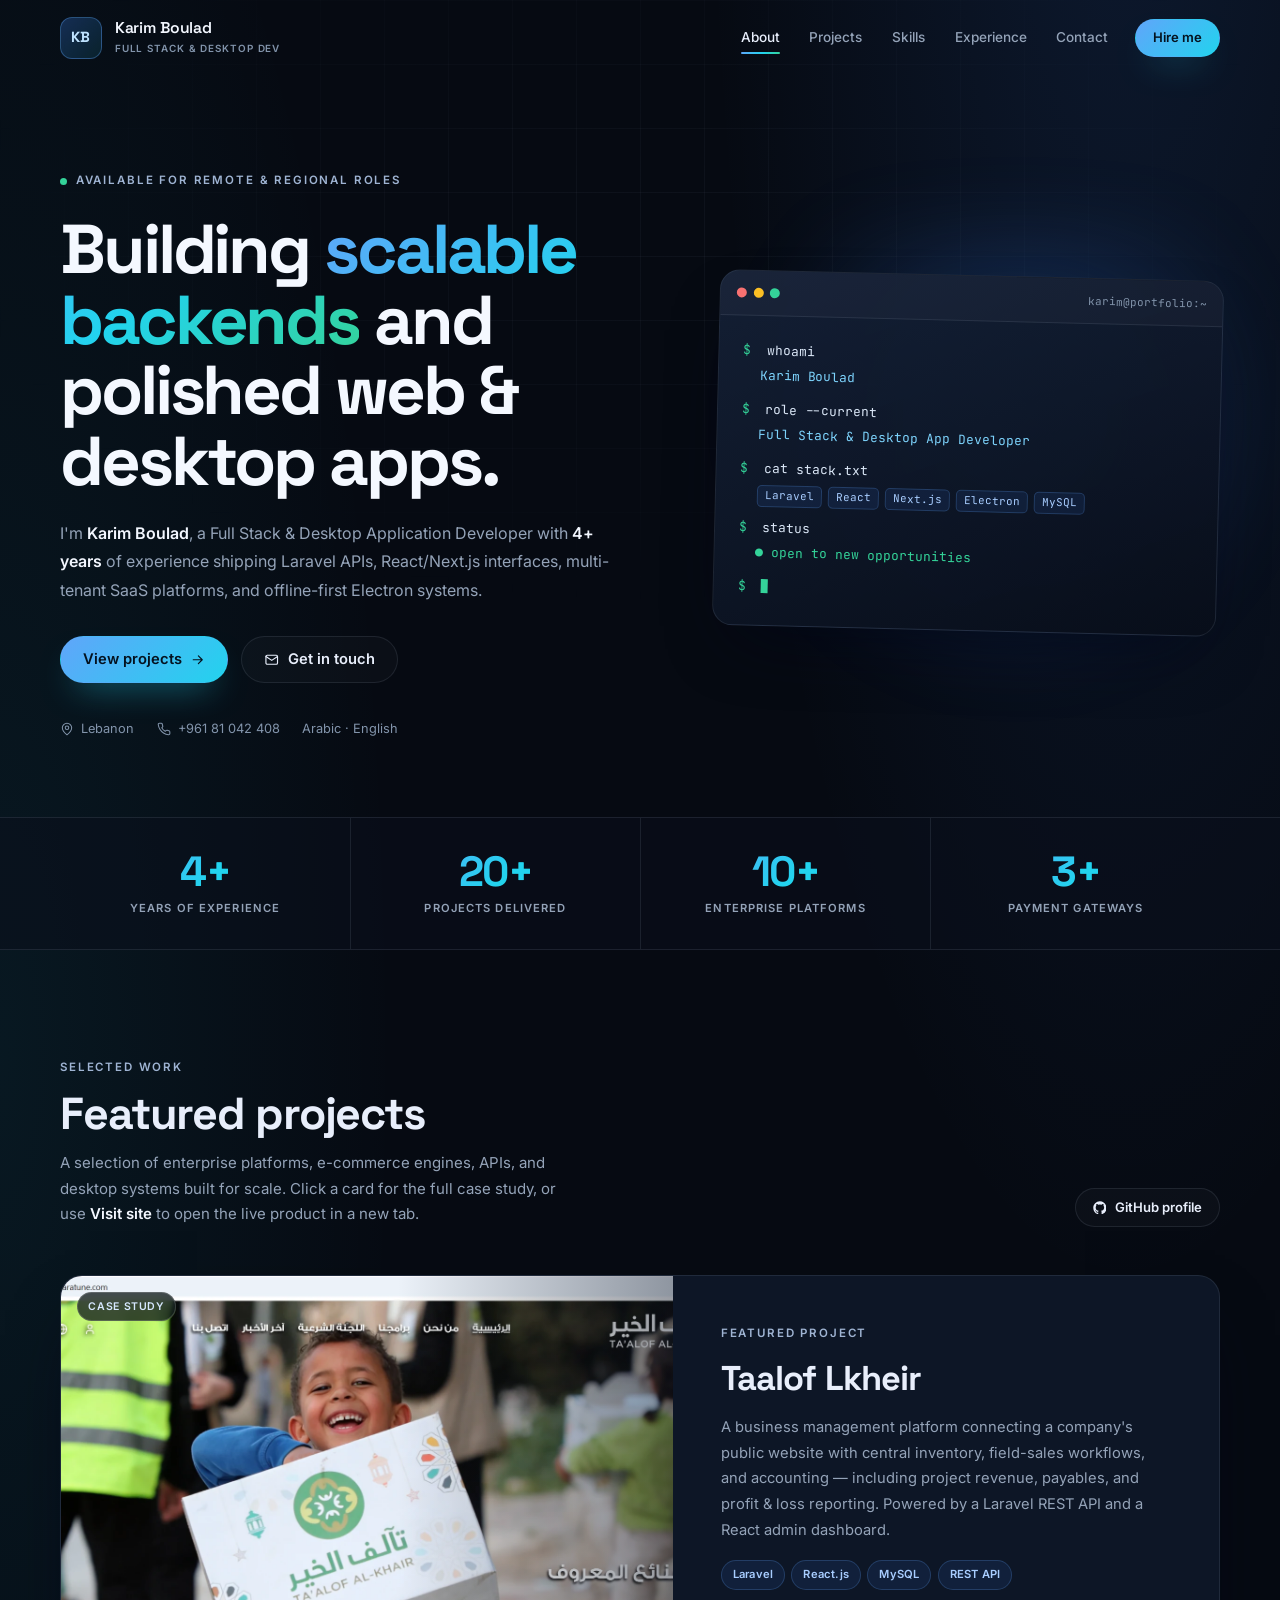
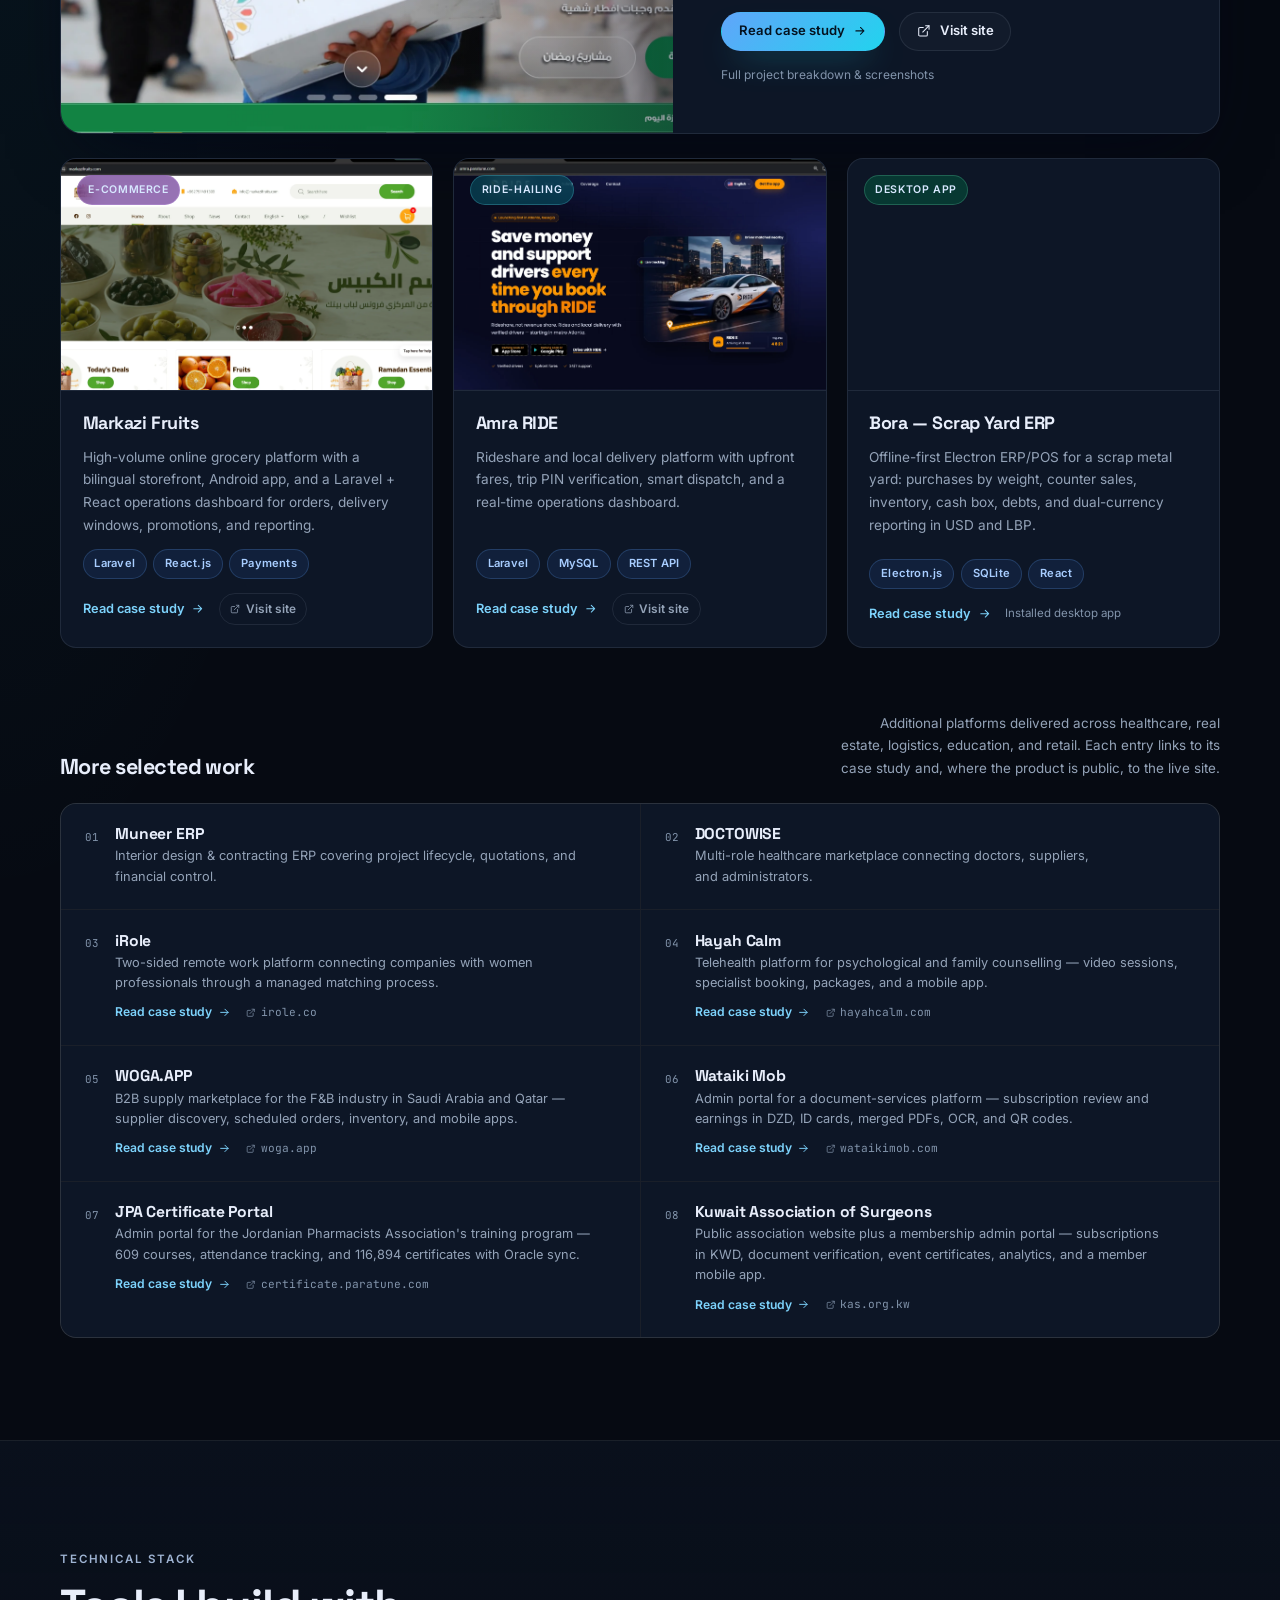
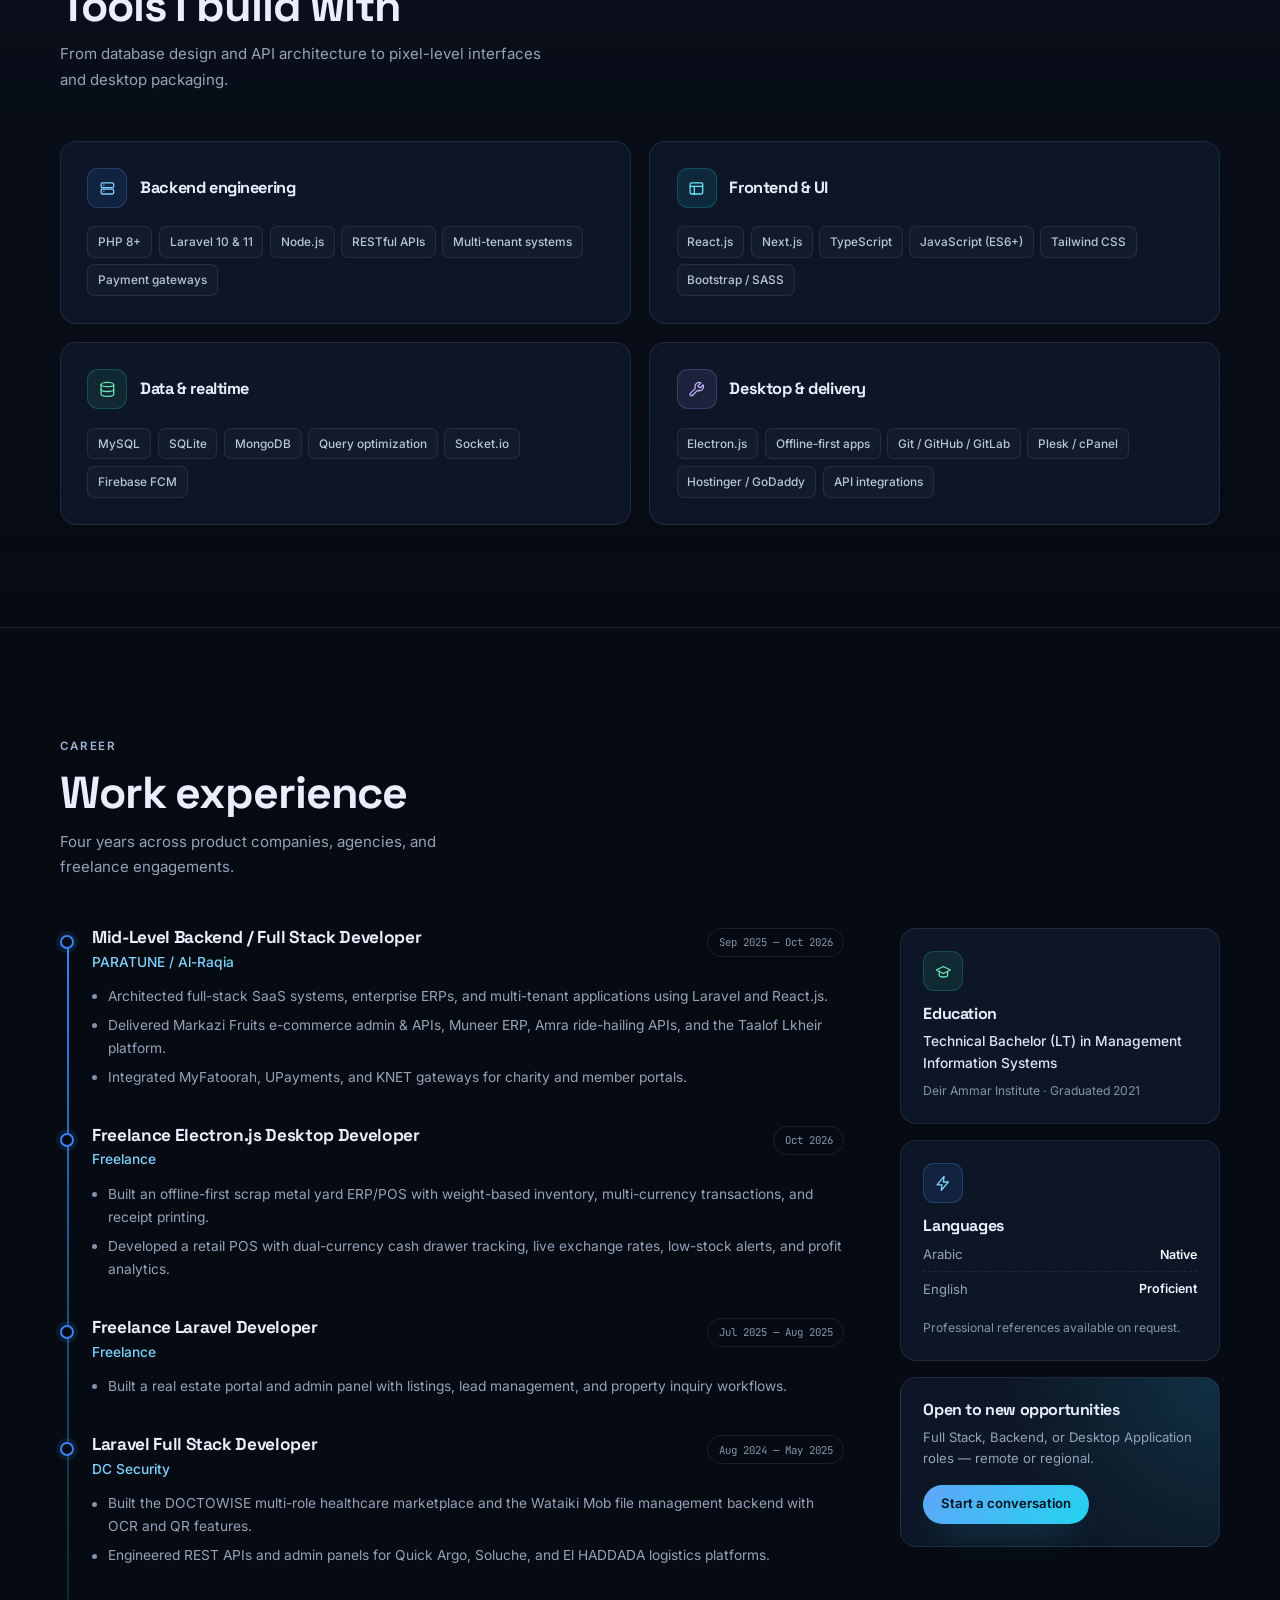
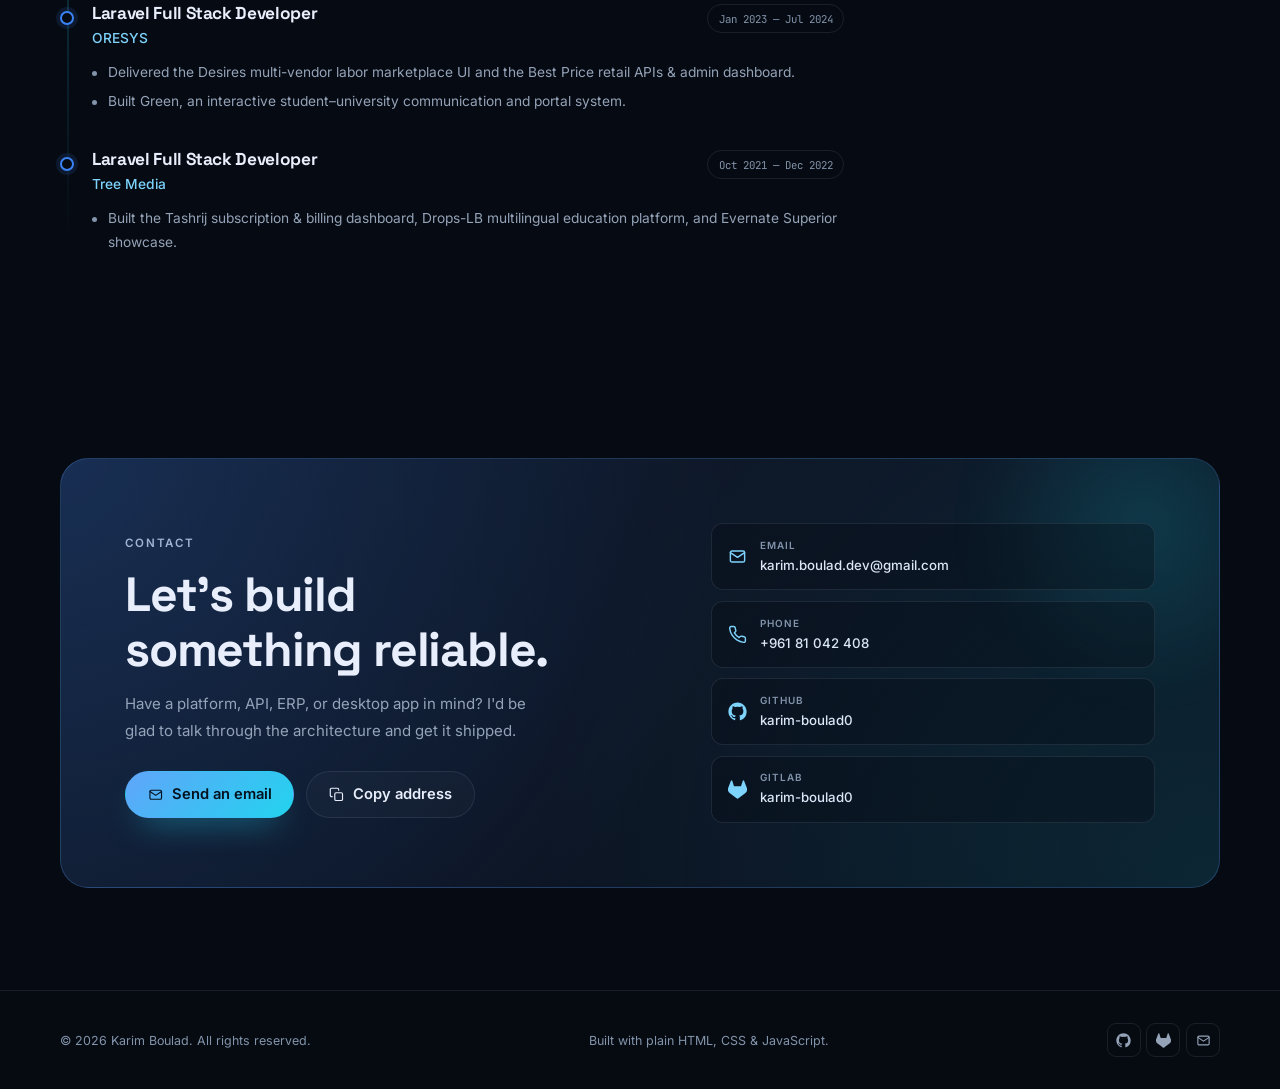
==== index.html @ f224bfaa "Add Taalof Lkheir live site link to featured card and case study" ====
<!DOCTYPE html>
<html lang="en">
<head>
    <meta charset="UTF-8">
    <meta name="viewport" content="width=device-width, initial-scale=1.0">
    <title>Karim Boulad — Full Stack &amp; Desktop Application Developer</title>
    <meta name="description" content="Karim Boulad is a Full Stack &amp; Desktop Application Developer based in Lebanon with 4+ years of experience in Laravel, React.js, Next.js, REST APIs, and offline-first Electron applications.">
    <meta name="author" content="Karim Boulad">
    <meta name="theme-color" content="#060a12">

    <meta property="og:type" content="website">
    <meta property="og:title" content="Karim Boulad — Full Stack &amp; Desktop Application Developer">
    <meta property="og:description" content="4+ years building scalable Laravel APIs, React/Next.js interfaces, multi-tenant platforms, and offline-first Electron apps.">

    <link rel="icon" href="data:image/svg+xml,%3Csvg xmlns='http://www.w3.org/2000/svg' viewBox='0 0 64 64'%3E%3Crect width='64' height='64' rx='14' fill='%230b1220'/%3E%3Ctext x='32' y='42' font-family='Arial,sans-serif' font-size='26' font-weight='700' text-anchor='middle' fill='%2360a5fa'%3EKB%3C/text%3E%3C/svg%3E">

    <link rel="preconnect" href="https://fonts.googleapis.com">
    <link rel="preconnect" href="https://fonts.gstatic.com" crossorigin>
    <link href="https://fonts.googleapis.com/css2?family=Inter:wght@400;500;600;700&family=Space+Grotesk:wght@500;600;700&family=JetBrains+Mono:wght@400;500&display=swap" rel="stylesheet">

    <link rel="stylesheet" href="assets/css/style.css">

    <script>document.documentElement.classList.add("js");</script>
</head>
<body>

    <svg class="svg-sprite" aria-hidden="true" xmlns="http://www.w3.org/2000/svg">
        <symbol id="i-github" viewBox="0 0 24 24"><path d="M12 .5C5.65.5.5 5.65.5 12c0 5.09 3.29 9.4 7.86 10.93.58.1.79-.25.79-.56 0-.27-.01-1.17-.02-2.12-3.2.7-3.88-1.36-3.88-1.36-.52-1.33-1.28-1.68-1.28-1.68-1.05-.72.08-.7.08-.7 1.16.08 1.77 1.19 1.77 1.19 1.03 1.77 2.7 1.26 3.36.96.1-.75.4-1.26.73-1.55-2.55-.29-5.24-1.28-5.24-5.68 0-1.26.45-2.29 1.19-3.1-.12-.29-.52-1.46.11-3.05 0 0 .97-.31 3.18 1.18a11.1 11.1 0 0 1 5.8 0c2.2-1.49 3.17-1.18 3.17-1.18.63 1.59.23 2.76.11 3.05.74.81 1.19 1.84 1.19 3.1 0 4.41-2.69 5.38-5.25 5.67.41.36.78 1.06.78 2.14 0 1.55-.01 2.8-.01 3.18 0 .31.21.67.8.56A11.5 11.5 0 0 0 23.5 12C23.5 5.65 18.35.5 12 .5Z"/></symbol>
        <symbol id="i-gitlab" viewBox="0 0 24 24"><path d="M23.6 9.6l-.03-.08-3.28-8.57a.85.85 0 0 0-.34-.41.88.88 0 0 0-1 .05.88.88 0 0 0-.29.45l-2.22 6.8H7.56L5.34 1.04a.86.86 0 0 0-.29-.45.88.88 0 0 0-1-.05.86.86 0 0 0-.34.41L.43 9.52l-.04.08a6.09 6.09 0 0 0 2.02 7.04l.01.01.03.02 5 3.74 2.47 1.87 1.51 1.14a1.01 1.01 0 0 0 1.22 0l1.51-1.14 2.47-1.87 5.03-3.76.01-.01a6.09 6.09 0 0 0 2.02-7.04Z"/></symbol>
        <symbol id="i-mail" viewBox="0 0 24 24"><rect x="3" y="5" width="18" height="14" rx="2"/><path d="m3 7 9 6 9-6"/></symbol>
        <symbol id="i-phone" viewBox="0 0 24 24"><path d="M22 16.92v3a2 2 0 0 1-2.18 2 19.79 19.79 0 0 1-8.63-3.07 19.5 19.5 0 0 1-6-6A19.79 19.79 0 0 1 2.12 4.18 2 2 0 0 1 4.11 2h3a2 2 0 0 1 2 1.72c.13.96.36 1.9.7 2.81a2 2 0 0 1-.45 2.11L8.09 9.91a16 16 0 0 0 6 6l1.27-1.27a2 2 0 0 1 2.11-.45c.91.34 1.85.57 2.81.7A2 2 0 0 1 22 16.92Z"/></symbol>
        <symbol id="i-pin" viewBox="0 0 24 24"><path d="M20 10c0 6-8 12-8 12s-8-6-8-12a8 8 0 0 1 16 0Z"/><circle cx="12" cy="10" r="3"/></symbol>
        <symbol id="i-arrow-right" viewBox="0 0 24 24"><path d="M5 12h14M13 6l6 6-6 6"/></symbol>
        <symbol id="i-external" viewBox="0 0 24 24"><path d="M15 3h6v6"/><path d="M10 14 21 3"/><path d="M18 13v6a2 2 0 0 1-2 2H5a2 2 0 0 1-2-2V8a2 2 0 0 1 2-2h6"/></symbol>
        <symbol id="i-server" viewBox="0 0 24 24"><rect x="3" y="4" width="18" height="7" rx="2"/><rect x="3" y="13" width="18" height="7" rx="2"/><path d="M7 7.5h.01M7 16.5h.01"/></symbol>
        <symbol id="i-layout" viewBox="0 0 24 24"><rect x="3" y="4" width="18" height="16" rx="2"/><path d="M3 9h18M9 21V9"/></symbol>
        <symbol id="i-database" viewBox="0 0 24 24"><ellipse cx="12" cy="5" rx="9" ry="3"/><path d="M3 5v14c0 1.66 4.03 3 9 3s9-1.34 9-3V5"/><path d="M3 12c0 1.66 4.03 3 9 3s9-1.34 9-3"/></symbol>
        <symbol id="i-tools" viewBox="0 0 24 24"><path d="M14.7 6.3a1 1 0 0 0 0 1.4l1.6 1.6a1 1 0 0 0 1.4 0l3.77-3.77a6 6 0 0 1-7.94 7.94l-6.91 6.91a2.12 2.12 0 0 1-3-3l6.91-6.91a6 6 0 0 1 7.94-7.94l-3.76 3.76Z"/></symbol>
        <symbol id="i-briefcase" viewBox="0 0 24 24"><rect x="2" y="7" width="20" height="14" rx="2"/><path d="M16 21V5a2 2 0 0 0-2-2h-4a2 2 0 0 0-2 2v16"/></symbol>
        <symbol id="i-graduation" viewBox="0 0 24 24"><path d="M22 10 12 5 2 10l10 5 10-5Z"/><path d="M6 12v5c0 1.5 2.7 3 6 3s6-1.5 6-3v-5"/></symbol>
        <symbol id="i-copy" viewBox="0 0 24 24"><rect x="9" y="9" width="12" height="12" rx="2"/><path d="M5 15H4a2 2 0 0 1-2-2V4a2 2 0 0 1 2-2h9a2 2 0 0 1 2 2v1"/></symbol>
        <symbol id="i-arrow-up" viewBox="0 0 24 24"><path d="M12 19V5M5 12l7-7 7 7"/></symbol>
        <symbol id="i-chevron-left" viewBox="0 0 24 24"><path d="m15 18-6-6 6-6"/></symbol>
        <symbol id="i-chevron-right" viewBox="0 0 24 24"><path d="m9 18 6-6-6-6"/></symbol>
        <symbol id="i-close" viewBox="0 0 24 24"><path d="M18 6 6 18M6 6l12 12"/></symbol>
        <symbol id="i-check" viewBox="0 0 24 24"><path d="M20 6 9 17l-5-5"/></symbol>
        <symbol id="i-code" viewBox="0 0 24 24"><path d="m16 18 6-6-6-6M8 6l-6 6 6 6"/></symbol>
        <symbol id="i-layers" viewBox="0 0 24 24"><path d="m12 2 10 5-10 5L2 7l10-5Z"/><path d="m2 12 10 5 10-5"/><path d="m2 17 10 5 10-5"/></symbol>
        <symbol id="i-spark" viewBox="0 0 24 24"><path d="M13 2 3 14h7l-1 8 10-12h-7l1-8Z"/></symbol>
    </svg>

    <a class="skip-link" href="#main">Skip to content</a>

    <header class="site-header" id="site-header">
        <div class="container header-inner">
            <a class="brand" href="#about">
                <span class="brand-mark">KB</span>
                <span class="brand-text">
                    <strong>Karim Boulad</strong>
                    <small>Full Stack &amp; Desktop Dev</small>
                </span>
            </a>

            <nav class="nav" id="primary-nav" aria-label="Primary navigation">
                <a href="#about">About</a>
                <a href="#projects">Projects</a>
                <a href="#skills">Skills</a>
                <a href="#experience">Experience</a>
                <a href="#contact">Contact</a>
                <a class="btn btn-primary btn-sm nav-cta" href="mailto:karim.boulad.dev@gmail.com">Hire me</a>
            </nav>

            <button class="nav-toggle" id="nav-toggle" type="button" aria-label="Open menu" aria-controls="primary-nav" aria-expanded="false">
                <span></span><span></span><span></span>
            </button>
        </div>
    </header>

    <main id="main">

        <!-- ================= HERO ================= -->
        <section class="hero" id="about">
            <div class="container hero-grid">
                <div class="hero-copy reveal">
                    <span class="eyebrow"><span class="status-dot"></span> Available for remote &amp; regional roles</span>

                    <h1>Building <span class="gradient-text">scalable backends</span> and polished web &amp; desktop apps.</h1>

                    <p class="lead">
                        I'm <strong>Karim Boulad</strong>, a Full Stack &amp; Desktop Application Developer with
                        <strong>4+ years</strong> of experience shipping Laravel APIs, React/Next.js interfaces,
                        multi-tenant SaaS platforms, and offline-first Electron systems.
                    </p>

                    <div class="hero-actions">
                        <a class="btn btn-primary" href="#projects">
                            View projects
                            <svg class="icon" aria-hidden="true"><use href="#i-arrow-right"></use></svg>
                        </a>
                        <a class="btn btn-ghost" href="mailto:karim.boulad.dev@gmail.com">
                            <svg class="icon" aria-hidden="true"><use href="#i-mail"></use></svg>
                            Get in touch
                        </a>
                    </div>

                    <ul class="hero-meta">
                        <li><svg class="icon" aria-hidden="true"><use href="#i-pin"></use></svg> Lebanon</li>
                        <li><a href="tel:+96181042408"><svg class="icon" aria-hidden="true"><use href="#i-phone"></use></svg> +961 81 042 408</a></li>
                        <li>Arabic · English</li>
                    </ul>
                </div>

                <aside class="hero-card reveal" aria-label="Developer profile terminal">
                    <div class="terminal">
                        <div class="terminal-bar">
                            <span></span><span></span><span></span>
                            <p>karim@portfolio:~</p>
                        </div>
                        <div class="terminal-body">
                            <p class="t-line"><span class="prompt">$</span> whoami</p>
                            <p class="t-out">Karim Boulad</p>

                            <p class="t-line"><span class="prompt">$</span> role --current</p>
                            <p class="t-out">Full Stack &amp; Desktop App Developer</p>

                            <p class="t-line"><span class="prompt">$</span> cat stack.txt</p>
                            <div class="t-tags">
                                <span>Laravel</span><span>React</span><span>Next.js</span><span>Electron</span><span>MySQL</span>
                            </div>

                            <p class="t-line"><span class="prompt">$</span> status</p>
                            <p class="t-out t-ok">● open to new opportunities</p>

                            <p class="t-line"><span class="prompt">$</span> <span class="caret" aria-hidden="true"></span></p>
                        </div>
                    </div>
                </aside>
            </div>
        </section>

        <!-- ================= STATS ================= -->
        <section class="stats" aria-label="Career highlights">
            <div class="container stats-grid">
                <div class="stat">
                    <div class="stat-value"><span data-count="4">4</span><span class="stat-suffix">+</span></div>
                    <div class="stat-label">Years of experience</div>
                </div>
                <div class="stat">
                    <div class="stat-value"><span data-count="20">20</span><span class="stat-suffix">+</span></div>
                    <div class="stat-label">Projects delivered</div>
                </div>
                <div class="stat">
                    <div class="stat-value"><span data-count="10">10</span><span class="stat-suffix">+</span></div>
                    <div class="stat-label">Enterprise platforms</div>
                </div>
                <div class="stat">
                    <div class="stat-value"><span data-count="3">3</span><span class="stat-suffix">+</span></div>
                    <div class="stat-label">Payment gateways</div>
                </div>
            </div>
        </section>

        <!-- ================= PROJECTS ================= -->
        <section class="section" id="projects">
            <div class="container">
                <div class="section-head reveal">
                    <div>
                        <span class="eyebrow">Selected work</span>
                        <h2>Featured projects</h2>
                        <p>A selection of enterprise platforms, e-commerce engines, APIs, and desktop systems built for scale. Click a card for the full case study, or use <strong>Visit site</strong> to open the live product in a new tab.</p>
                    </div>
                    <a class="btn btn-ghost btn-sm" href="https://github.com/karim-boulad0" target="_blank" rel="noopener">
                        <svg class="icon icon-brand" aria-hidden="true"><use href="#i-github"></use></svg>
                        GitHub profile
                    </a>
                </div>

                <!-- Featured case study -->
                <article class="featured-project reveal">
                    <a class="featured-media" href="projects/taalof-lkheir.html" aria-label="Read the Taalof Lkheir case study">
                        <img src="assets/imgs/taalof-landing-page.webp" alt="Taalof Lkheir public landing page" width="1920" height="975" loading="lazy" decoding="async">
                        <span class="media-badge">Case study</span>
                    </a>
                    <div class="featured-body">
                        <span class="eyebrow">Featured project</span>
                        <h3>Taalof Lkheir</h3>
                        <p>
                            A business management platform connecting a company's public website with central inventory,
                            field-sales workflows, and accounting — including project revenue, payables, and profit &amp; loss
                            reporting. Powered by a Laravel REST API and a React admin dashboard.
                        </p>

                        <ul class="tags" aria-label="Technologies used">
                            <li>Laravel</li>
                            <li>React.js</li>
                            <li>MySQL</li>
                            <li>REST API</li>
                        </ul>

                        <div class="featured-actions">
                            <a class="btn btn-primary btn-sm" href="projects/taalof-lkheir.html">
                                Read case study
                                <svg class="icon" aria-hidden="true"><use href="#i-arrow-right"></use></svg>
                            </a>
                            <a class="btn btn-ghost btn-sm" href="https://taalofstaging.paratune.com" target="_blank" rel="noopener" aria-label="Visit taalofstaging.paratune.com (opens in a new tab)">
                                <svg class="icon" aria-hidden="true"><use href="#i-external"></use></svg>
                                Visit site
                            </a>
                            <span class="featured-note">Full project breakdown &amp; screenshots</span>
                        </div>
                    </div>
                </article>

                <!-- Other featured cards -->
                <div class="project-grid">
                    <article class="project-card reveal">
                        <div class="project-media has-shot">
                            <img src="assets/imgs/markazifruits-landing-page-1.webp" alt="Markazi Fruits storefront home page" width="1920" height="992" loading="lazy" decoding="async">
                            <span class="media-badge media-badge-purple">E-commerce</span>
                        </div>
                        <div class="project-body">
                            <h3><a class="project-title-link" href="projects/markazi-fruits.html" aria-label="Read the Markazi Fruits case study">Markazi Fruits</a></h3>
                            <p>High-volume online grocery platform with a bilingual storefront, Android app, and a Laravel + React operations dashboard for orders, delivery windows, promotions, and reporting.</p>
                            <ul class="tags" aria-label="Technologies used">
                                <li>Laravel</li>
                                <li>React.js</li>
                                <li>Payments</li>
                            </ul>
                            <div class="project-actions">
                                <a class="project-link" href="projects/markazi-fruits.html">
                                    Read case study
                                    <svg class="icon" aria-hidden="true"><use href="#i-arrow-right"></use></svg>
                                </a>
                                <a class="project-visit" href="https://markazifruits.com" target="_blank" rel="noopener" aria-label="Visit markazifruits.com (opens in a new tab)">
                                    <svg class="icon" aria-hidden="true"><use href="#i-external"></use></svg>
                                    Visit site
                                </a>
                            </div>
                        </div>
                    </article>

                    <article class="project-card reveal">
                        <div class="project-media has-shot">
                            <img src="assets/imgs/amra-landing-page.webp" alt="Amra RIDE landing page" width="1920" height="977" loading="lazy" decoding="async">
                            <span class="media-badge media-badge-cyan">Ride-hailing</span>
                        </div>
                        <div class="project-body">
                            <h3><a class="project-title-link" href="projects/amra-ride.html" aria-label="Read the Amra RIDE case study">Amra RIDE</a></h3>
                            <p>Rideshare and local delivery platform with upfront fares, trip PIN verification, smart dispatch, and a real-time operations dashboard.</p>
                            <ul class="tags" aria-label="Technologies used">
                                <li>Laravel</li>
                                <li>MySQL</li>
                                <li>REST API</li>
                            </ul>
                            <div class="project-actions">
                                <a class="project-link" href="projects/amra-ride.html">
                                    Read case study
                                    <svg class="icon" aria-hidden="true"><use href="#i-arrow-right"></use></svg>
                                </a>
                                <a class="project-visit" href="https://amra.paratune.com" target="_blank" rel="noopener" aria-label="Visit amra.paratune.com (opens in a new tab)">
                                    <svg class="icon" aria-hidden="true"><use href="#i-external"></use></svg>
                                    Visit site
                                </a>
                            </div>
                        </div>
                    </article>

                    <article class="project-card reveal">
                        <div class="project-media has-shot">
                            <img src="assets/imgs/bora-1.webp" alt="Bora scrap yard ERP dashboard" width="1920" height="1010" loading="lazy" decoding="async">
                            <span class="media-badge media-badge-emerald">Desktop app</span>
                        </div>
                        <div class="project-body">
                            <h3><a class="project-title-link" href="projects/bora.html" aria-label="Read the Bora case study">Bora — Scrap Yard ERP</a></h3>
                            <p>Offline-first Electron ERP/POS for a scrap metal yard: purchases by weight, counter sales, inventory, cash box, debts, and dual-currency reporting in USD and LBP.</p>
                            <ul class="tags" aria-label="Technologies used">
                                <li>Electron.js</li>
                                <li>SQLite</li>
                                <li>React</li>
                            </ul>
                            <div class="project-actions">
                                <a class="project-link" href="projects/bora.html">
                                    Read case study
                                    <svg class="icon" aria-hidden="true"><use href="#i-arrow-right"></use></svg>
                                </a>
                                <span class="project-note">Installed desktop app</span>
                            </div>
                        </div>
                    </article>
                </div>

                <!-- More work -->
                <div class="more-work reveal">
                    <div class="more-work-head">
                        <h3>More selected work</h3>
                        <p>Additional platforms delivered across healthcare, real estate, logistics, education, and retail. Each entry links to its case study and, where the product is public, to the live site.</p>
                    </div>
                    <ul class="other-work">
                        <li class="other-item">
                            <span class="other-num">01</span>
                            <div>
                                <h4>Muneer ERP</h4>
                                <p>Interior design &amp; contracting ERP covering project lifecycle, quotations, and financial control.</p>
                            </div>
                        </li>
                        <li class="other-item">
                            <span class="other-num">02</span>
                            <div>
                                <h4>DOCTOWISE</h4>
                                <p>Multi-role healthcare marketplace connecting doctors, suppliers, and administrators.</p>
                            </div>
                        </li>
                        <li class="other-item">
                            <span class="other-num">03</span>
                            <div>
                                <h4>iRole</h4>
                                <p>Two-sided remote work platform connecting companies with women professionals through a managed matching process.</p>
                                <div class="other-links">
                                    <a class="other-cta" href="projects/irole.html">
                                        Read case study
                                        <svg class="icon" aria-hidden="true"><use href="#i-arrow-right"></use></svg>
                                    </a>
                                    <a class="other-visit" href="https://irole.co" target="_blank" rel="noopener" aria-label="Visit irole.co (opens in a new tab)">
                                        <svg class="icon" aria-hidden="true"><use href="#i-external"></use></svg>
                                        irole.co
                                    </a>
                                </div>
                            </div>
                        </li>
                        <li class="other-item">
                            <span class="other-num">04</span>
                            <div>
                                <h4>Hayah Calm</h4>
                                <p>Telehealth platform for psychological and family counselling — video sessions, specialist booking, packages, and a mobile app.</p>
                                <div class="other-links">
                                    <a class="other-cta" href="projects/hayah-calm.html">
                                        Read case study
                                        <svg class="icon" aria-hidden="true"><use href="#i-arrow-right"></use></svg>
                                    </a>
                                    <a class="other-visit" href="https://hayahcalm.com" target="_blank" rel="noopener" aria-label="Visit hayahcalm.com (opens in a new tab)">
                                        <svg class="icon" aria-hidden="true"><use href="#i-external"></use></svg>
                                        hayahcalm.com
                                    </a>
                                </div>
                            </div>
                        </li>
                        <li class="other-item">
                            <span class="other-num">05</span>
                            <div>
                                <h4>WOGA.APP</h4>
                                <p>B2B supply marketplace for the F&amp;B industry in Saudi Arabia and Qatar — supplier discovery, scheduled orders, inventory, and mobile apps.</p>
                                <div class="other-links">
                                    <a class="other-cta" href="projects/woga.html">
                                        Read case study
                                        <svg class="icon" aria-hidden="true"><use href="#i-arrow-right"></use></svg>
                                    </a>
                                    <a class="other-visit" href="https://woga.app" target="_blank" rel="noopener" aria-label="Visit woga.app (opens in a new tab)">
                                        <svg class="icon" aria-hidden="true"><use href="#i-external"></use></svg>
                                        woga.app
                                    </a>
                                </div>
                            </div>
                        </li>
                        <li class="other-item">
                            <span class="other-num">06</span>
                            <div>
                                <h4>Wataiki Mob</h4>
                                <p>Admin portal for a document-services platform — subscription review and earnings in DZD, ID cards, merged PDFs, OCR, and QR codes.</p>
                                <div class="other-links">
                                    <a class="other-cta" href="projects/wataiki-mob.html">
                                        Read case study
                                        <svg class="icon" aria-hidden="true"><use href="#i-arrow-right"></use></svg>
                                    </a>
                                    <a class="other-visit" href="https://wataikimob.com" target="_blank" rel="noopener" aria-label="Visit wataikimob.com (opens in a new tab)">
                                        <svg class="icon" aria-hidden="true"><use href="#i-external"></use></svg>
                                        wataikimob.com
                                    </a>
                                </div>
                            </div>
                        </li>
                        <li class="other-item">
                            <span class="other-num">07</span>
                            <div>
                                <h4>JPA Certificate Portal</h4>
                                <p>Admin portal for the Jordanian Pharmacists Association's training program — 609 courses, attendance tracking, and 116,894 certificates with Oracle sync.</p>
                                <div class="other-links">
                                    <a class="other-cta" href="projects/jpa-certificate-portal.html">
                                        Read case study
                                        <svg class="icon" aria-hidden="true"><use href="#i-arrow-right"></use></svg>
                                    </a>
                                    <a class="other-visit" href="https://certificate.paratune.com" target="_blank" rel="noopener" aria-label="Visit certificate.paratune.com (opens in a new tab)">
                                        <svg class="icon" aria-hidden="true"><use href="#i-external"></use></svg>
                                        certificate.paratune.com
                                    </a>
                                </div>
                            </div>
                        </li>
                        <li class="other-item">
                            <span class="other-num">08</span>
                            <div>
                                <h4>Kuwait Association of Surgeons</h4>
                                <p>Public association website plus a membership admin portal — subscriptions in KWD, document verification, event certificates, analytics, and a member mobile app.</p>
                                <div class="other-links">
                                    <a class="other-cta" href="projects/kas.html">
                                        Read case study
                                        <svg class="icon" aria-hidden="true"><use href="#i-arrow-right"></use></svg>
                                    </a>
                                    <a class="other-visit" href="https://kas.org.kw" target="_blank" rel="noopener" aria-label="Visit kas.org.kw (opens in a new tab)">
                                        <svg class="icon" aria-hidden="true"><use href="#i-external"></use></svg>
                                        kas.org.kw
                                    </a>
                                </div>
                            </div>
                        </li>
                    </ul>
                </div>
            </div>
        </section>

        <!-- ================= SKILLS ================= -->
        <section class="section section-alt" id="skills">
            <div class="container">
                <div class="section-head reveal">
                    <div>
                        <span class="eyebrow">Technical stack</span>
                        <h2>Tools I build with</h2>
                        <p>From database design and API architecture to pixel-level interfaces and desktop packaging.</p>
                    </div>
                </div>

                <div class="skills-grid">
                    <article class="skill-card reveal">
                        <div class="skill-head">
                            <span class="skill-icon"><svg class="icon" aria-hidden="true"><use href="#i-server"></use></svg></span>
                            <h3>Backend engineering</h3>
                        </div>
                        <ul class="skill-tags">
                            <li>PHP 8+</li>
                            <li>Laravel 10 &amp; 11</li>
                            <li>Node.js</li>
                            <li>RESTful APIs</li>
                            <li>Multi-tenant systems</li>
                            <li>Payment gateways</li>
                        </ul>
                    </article>

                    <article class="skill-card reveal">
                        <div class="skill-head">
                            <span class="skill-icon skill-icon-cyan"><svg class="icon" aria-hidden="true"><use href="#i-layout"></use></svg></span>
                            <h3>Frontend &amp; UI</h3>
                        </div>
                        <ul class="skill-tags">
                            <li>React.js</li>
                            <li>Next.js</li>
                            <li>TypeScript</li>
                            <li>JavaScript (ES6+)</li>
                            <li>Tailwind CSS</li>
                            <li>Bootstrap / SASS</li>
                        </ul>
                    </article>

                    <article class="skill-card reveal">
                        <div class="skill-head">
                            <span class="skill-icon skill-icon-emerald"><svg class="icon" aria-hidden="true"><use href="#i-database"></use></svg></span>
                            <h3>Data &amp; realtime</h3>
                        </div>
                        <ul class="skill-tags">
                            <li>MySQL</li>
                            <li>SQLite</li>
                            <li>MongoDB</li>
                            <li>Query optimization</li>
                            <li>Socket.io</li>
                            <li>Firebase FCM</li>
                        </ul>
                    </article>

                    <article class="skill-card reveal">
                        <div class="skill-head">
                            <span class="skill-icon skill-icon-violet"><svg class="icon" aria-hidden="true"><use href="#i-tools"></use></svg></span>
                            <h3>Desktop &amp; delivery</h3>
                        </div>
                        <ul class="skill-tags">
                            <li>Electron.js</li>
                            <li>Offline-first apps</li>
                            <li>Git / GitHub / GitLab</li>
                            <li>Plesk / cPanel</li>
                            <li>Hostinger / GoDaddy</li>
                            <li>API integrations</li>
                        </ul>
                    </article>
                </div>
            </div>
        </section>

        <!-- ================= EXPERIENCE ================= -->
        <section class="section" id="experience">
            <div class="container">
                <div class="section-head reveal">
                    <div>
                        <span class="eyebrow">Career</span>
                        <h2>Work experience</h2>
                        <p>Four years across product companies, agencies, and freelance engagements.</p>
                    </div>
                </div>

                <div class="experience-layout">
                    <div class="timeline">
                        <article class="timeline-item reveal">
                            <div class="timeline-top">
                                <div>
                                    <h3 class="timeline-role">Mid-Level Backend / Full Stack Developer</h3>
                                    <p class="timeline-company">PARATUNE / Al-Raqia</p>
                                </div>
                                <span class="timeline-date">Sep 2025 — Oct 2026</span>
                            </div>
                            <ul>
                                <li>Architected full-stack SaaS systems, enterprise ERPs, and multi-tenant applications using Laravel and React.js.</li>
                                <li>Delivered Markazi Fruits e-commerce admin &amp; APIs, Muneer ERP, Amra ride-hailing APIs, and the Taalof Lkheir platform.</li>
                                <li>Integrated MyFatoorah, UPayments, and KNET gateways for charity and member portals.</li>
                            </ul>
                        </article>

                        <article class="timeline-item reveal">
                            <div class="timeline-top">
                                <div>
                                    <h3 class="timeline-role">Freelance Electron.js Desktop Developer</h3>
                                    <p class="timeline-company">Freelance</p>
                                </div>
                                <span class="timeline-date">Oct 2026</span>
                            </div>
                            <ul>
                                <li>Built an offline-first scrap metal yard ERP/POS with weight-based inventory, multi-currency transactions, and receipt printing.</li>
                                <li>Developed a retail POS with dual-currency cash drawer tracking, live exchange rates, low-stock alerts, and profit analytics.</li>
                            </ul>
                        </article>

                        <article class="timeline-item reveal">
                            <div class="timeline-top">
                                <div>
                                    <h3 class="timeline-role">Freelance Laravel Developer</h3>
                                    <p class="timeline-company">Freelance</p>
                                </div>
                                <span class="timeline-date">Jul 2025 — Aug 2025</span>
                            </div>
                            <ul>
                                <li>Built a real estate portal and admin panel with listings, lead management, and property inquiry workflows.</li>
                            </ul>
                        </article>

                        <article class="timeline-item reveal">
                            <div class="timeline-top">
                                <div>
                                    <h3 class="timeline-role">Laravel Full Stack Developer</h3>
                                    <p class="timeline-company">DC Security</p>
                                </div>
                                <span class="timeline-date">Aug 2024 — May 2025</span>
                            </div>
                            <ul>
                                <li>Built the DOCTOWISE multi-role healthcare marketplace and the Wataiki Mob file management backend with OCR and QR features.</li>
                                <li>Engineered REST APIs and admin panels for Quick Argo, Soluche, and El HADDADA logistics platforms.</li>
                            </ul>
                        </article>

                        <article class="timeline-item reveal">
                            <div class="timeline-top">
                                <div>
                                    <h3 class="timeline-role">Laravel Full Stack Developer</h3>
                                    <p class="timeline-company">ORESYS</p>
                                </div>
                                <span class="timeline-date">Jan 2023 — Jul 2024</span>
                            </div>
                            <ul>
                                <li>Delivered the Desires multi-vendor labor marketplace UI and the Best Price retail APIs &amp; admin dashboard.</li>
                                <li>Built Green, an interactive student–university communication and portal system.</li>
                            </ul>
                        </article>

                        <article class="timeline-item reveal">
                            <div class="timeline-top">
                                <div>
                                    <h3 class="timeline-role">Laravel Full Stack Developer</h3>
                                    <p class="timeline-company">Tree Media</p>
                                </div>
                                <span class="timeline-date">Oct 2021 — Dec 2022</span>
                            </div>
                            <ul>
                                <li>Built the Tashrij subscription &amp; billing dashboard, Drops-LB multilingual education platform, and Evernate Superior showcase.</li>
                            </ul>
                        </article>
                    </div>

                    <aside class="experience-aside">
                        <div class="info-card reveal">
                            <span class="skill-icon skill-icon-emerald"><svg class="icon" aria-hidden="true"><use href="#i-graduation"></use></svg></span>
                            <h3>Education</h3>
                            <p class="info-title">Technical Bachelor (LT) in Management Information Systems</p>
                            <p class="info-meta">Deir Ammar Institute · Graduated 2021</p>
                        </div>

                        <div class="info-card reveal">
                            <span class="skill-icon"><svg class="icon" aria-hidden="true"><use href="#i-spark"></use></svg></span>
                            <h3>Languages</h3>
                            <ul class="language-list">
                                <li><span>Arabic</span><strong>Native</strong></li>
                                <li><span>English</span><strong>Proficient</strong></li>
                            </ul>
                            <p class="info-meta">Professional references available on request.</p>
                        </div>

                        <div class="info-card info-card-cta reveal">
                            <h3>Open to new opportunities</h3>
                            <p>Full Stack, Backend, or Desktop Application roles — remote or regional.</p>
                            <a class="btn btn-primary btn-sm" href="mailto:karim.boulad.dev@gmail.com">Start a conversation</a>
                        </div>
                    </aside>
                </div>
            </div>
        </section>

        <!-- ================= CONTACT ================= -->
        <section class="section" id="contact">
            <div class="container">
                <div class="contact-card reveal">
                    <div>
                        <span class="eyebrow">Contact</span>
                        <h2>Let's build something reliable.</h2>
                        <p>Have a platform, API, ERP, or desktop app in mind? I'd be glad to talk through the architecture and get it shipped.</p>
                        <div class="contact-actions">
                            <a class="btn btn-primary" href="mailto:karim.boulad.dev@gmail.com">
                                <svg class="icon" aria-hidden="true"><use href="#i-mail"></use></svg>
                                Send an email
                            </a>
                            <button class="btn btn-ghost" type="button" data-copy-email="karim.boulad.dev@gmail.com">
                                <svg class="icon" aria-hidden="true"><use href="#i-copy"></use></svg>
                                <span data-copy-label>Copy address</span>
                            </button>
                        </div>
                    </div>

                    <div class="contact-links">
                        <a class="contact-link" href="mailto:karim.boulad.dev@gmail.com">
                            <svg class="icon" aria-hidden="true"><use href="#i-mail"></use></svg>
                            <span>
                                <span>Email</span>
                                <strong>karim.boulad.dev@gmail.com</strong>
                            </span>
                        </a>
                        <a class="contact-link" href="tel:+96181042408">
                            <svg class="icon" aria-hidden="true"><use href="#i-phone"></use></svg>
                            <span>
                                <span>Phone</span>
                                <strong>+961 81 042 408</strong>
                            </span>
                        </a>
                        <a class="contact-link" href="https://github.com/karim-boulad0" target="_blank" rel="noopener">
                            <svg class="icon icon-brand" aria-hidden="true"><use href="#i-github"></use></svg>
                            <span>
                                <span>GitHub</span>
                                <strong>karim-boulad0</strong>
                            </span>
                        </a>
                        <a class="contact-link" href="https://gitlab.com/karim-boulad0" target="_blank" rel="noopener">
                            <svg class="icon icon-brand" aria-hidden="true"><use href="#i-gitlab"></use></svg>
                            <span>
                                <span>GitLab</span>
                                <strong>karim-boulad0</strong>
                            </span>
                        </a>
                    </div>
                </div>
            </div>
        </section>
    </main>

    <footer class="site-footer">
        <div class="container footer-inner">
            <p>© <span data-year>2026</span> Karim Boulad. All rights reserved.</p>
            <p class="footer-note">Built with plain HTML, CSS &amp; JavaScript.</p>
            <div class="footer-links">
                <a href="https://github.com/karim-boulad0" target="_blank" rel="noopener" aria-label="GitHub">
                    <svg class="icon icon-brand" aria-hidden="true"><use href="#i-github"></use></svg>
                </a>
                <a href="https://gitlab.com/karim-boulad0" target="_blank" rel="noopener" aria-label="GitLab">
                    <svg class="icon icon-brand" aria-hidden="true"><use href="#i-gitlab"></use></svg>
                </a>
                <a href="mailto:karim.boulad.dev@gmail.com" aria-label="Email">
                    <svg class="icon" aria-hidden="true"><use href="#i-mail"></use></svg>
                </a>
            </div>
        </div>
    </footer>

    <button class="to-top" id="to-top" type="button" aria-label="Back to top">
        <svg class="icon" aria-hidden="true"><use href="#i-arrow-up"></use></svg>
    </button>

    <script src="assets/js/main.js" defer></script>
</body>
</html>
---- assets/css/style.css ----
/* ==========================================================================
   Karim Boulad — Portfolio stylesheet
   Plain CSS. No frameworks.
   ========================================================================== */

/* ---------- Design tokens ---------- */
:root {
    --bg: #060a12;
    --bg-soft: #090f1b;
    --surface: #0d1626;
    --surface-2: #121e33;
    --surface-3: #17253d;
    --border: rgba(148, 163, 184, 0.14);
    --border-strong: rgba(148, 163, 184, 0.24);
    --text: #e8eefb;
    --muted: #94a3b8;
    --muted-2: #8294ab;
    --accent: #3b82f6;
    --accent-light: #60a5fa;
    --accent-2: #22d3ee;
    --accent-3: #34d399;
    --accent-4: #a78bfa;
    --gradient: linear-gradient(135deg, #60a5fa 0%, #22d3ee 55%, #34d399 100%);
    --radius: 22px;
    --radius-md: 16px;
    --radius-sm: 12px;
    --header-h: 76px;
    --container: 1160px;
    --shadow: 0 30px 70px -30px rgba(2, 6, 23, 0.85);
    --font-display: "Space Grotesk", "Segoe UI", system-ui, sans-serif;
    --font-body: "Inter", "Segoe UI", system-ui, -apple-system, sans-serif;
    --font-mono: "JetBrains Mono", "Cascadia Code", Consolas, monospace;
}

/* ---------- Reset & base ---------- */
*,
*::before,
*::after {
    box-sizing: border-box;
}

* {
    margin: 0;
}

html {
    scroll-behavior: smooth;
    -webkit-text-size-adjust: 100%;
}

body {
    min-height: 100vh;
    background:
        radial-gradient(ellipse 55% 45% at 88% -5%, rgba(59, 130, 246, 0.13), transparent 60%),
        radial-gradient(ellipse 50% 40% at 0% 18%, rgba(34, 211, 238, 0.07), transparent 62%),
        var(--bg);
    color: var(--text);
    font-family: var(--font-body);
    font-size: 1rem;
    line-height: 1.7;
    -webkit-font-smoothing: antialiased;
    text-rendering: optimizeLegibility;
    overflow-x: hidden;
}

body.nav-open,
body.lightbox-open {
    overflow: hidden;
}

img,
svg {
    display: block;
    max-width: 100%;
}

img {
    height: auto;
}

a {
    color: inherit;
    text-decoration: none;
}

ul,
ol {
    list-style: none;
    padding: 0;
}

button {
    font: inherit;
    color: inherit;
    background: none;
    border: 0;
    cursor: pointer;
}

h1,
h2,
h3,
h4 {
    font-family: var(--font-display);
    font-weight: 700;
    line-height: 1.15;
    letter-spacing: -0.025em;
    text-wrap: balance;
}

p {
    text-wrap: pretty;
}

strong {
    color: #f3f7ff;
    font-weight: 600;
}

::selection {
    background: rgba(34, 211, 238, 0.3);
    color: #ffffff;
}

:focus-visible {
    outline: 2px solid var(--accent-2);
    outline-offset: 3px;
    border-radius: 4px;
}

::-webkit-scrollbar {
    width: 10px;
    height: 10px;
}

::-webkit-scrollbar-track {
    background: #060a12;
}

::-webkit-scrollbar-thumb {
    background: #1e293b;
    border: 2px solid #060a12;
    border-radius: 999px;
}

::-webkit-scrollbar-thumb:hover {
    background: #334155;
}

/* ---------- Helpers ---------- */
.container {
    width: min(var(--container), calc(100% - 3rem));
    margin-inline: auto;
}

.svg-sprite {
    position: absolute;
    width: 0;
    height: 0;
    overflow: hidden;
}

.icon {
    width: 1.05em;
    height: 1.05em;
    flex: none;
    fill: none;
    stroke: currentColor;
    stroke-width: 1.8;
    stroke-linecap: round;
    stroke-linejoin: round;
}

.icon-brand {
    fill: currentColor;
    stroke: none;
}

.skip-link {
    position: fixed;
    top: 0.8rem;
    left: 0.8rem;
    z-index: 300;
    padding: 0.6rem 1rem;
    border-radius: 8px;
    background: var(--accent-2);
    color: #04101c;
    font-size: 0.85rem;
    font-weight: 700;
    transform: translateY(-160%);
    transition: transform 0.2s ease;
}

.skip-link:focus-visible {
    transform: translateY(0);
}

.gradient-text {
    background: var(--gradient);
    -webkit-background-clip: text;
    background-clip: text;
    color: transparent;
}

.eyebrow {
    display: inline-flex;
    align-items: center;
    gap: 0.55rem;
    color: #9fb4d3;
    font-size: 0.72rem;
    font-weight: 600;
    letter-spacing: 0.16em;
    text-transform: uppercase;
}

.status-dot {
    width: 7px;
    height: 7px;
    border-radius: 50%;
    background: var(--accent-3);
    animation: status-pulse 2.2s ease-out infinite;
}

@keyframes status-pulse {
    0% { box-shadow: 0 0 0 0 rgba(52, 211, 153, 0.5); }
    70% { box-shadow: 0 0 0 9px rgba(52, 211, 153, 0); }
    100% { box-shadow: 0 0 0 0 rgba(52, 211, 153, 0); }
}

/* ---------- Buttons ---------- */
.btn {
    display: inline-flex;
    align-items: center;
    justify-content: center;
    gap: 0.55rem;
    padding: 0.85rem 1.35rem;
    border: 1px solid transparent;
    border-radius: 999px;
    font-size: 0.92rem;
    font-weight: 600;
    line-height: 1.2;
    white-space: nowrap;
    transition: transform 0.25s ease, box-shadow 0.25s ease, background 0.25s ease, border-color 0.25s ease, color 0.25s ease;
}

.btn-sm {
    padding: 0.65rem 1.05rem;
    font-size: 0.82rem;
}

.btn-primary {
    background: linear-gradient(135deg, #60a5fa 0%, #22d3ee 100%);
    color: #04121f;
    box-shadow: 0 16px 34px -16px rgba(34, 211, 238, 0.65);
}

.btn-primary:hover {
    transform: translateY(-2px);
    box-shadow: 0 20px 40px -14px rgba(34, 211, 238, 0.75);
}

.btn-ghost {
    background: rgba(255, 255, 255, 0.025);
    border-color: var(--border);
    color: var(--text);
}

.btn-ghost:hover {
    transform: translateY(-2px);
    background: rgba(255, 255, 255, 0.06);
    border-color: var(--border-strong);
}

.btn.is-copied {
    border-color: rgba(52, 211, 153, 0.5);
    color: #6ee7b7;
}

.btn.is-copy-failed {
    border-color: rgba(248, 113, 113, 0.45);
    color: #fca5a5;
}

/* ---------- Tags ---------- */
.tags {
    display: flex;
    flex-wrap: wrap;
    gap: 0.4rem;
}

.tags li {
    display: inline-flex;
    padding: 0.28rem 0.68rem;
    border: 1px solid rgba(96, 165, 250, 0.22);
    border-radius: 999px;
    background: rgba(59, 130, 246, 0.1);
    color: #a8cdff;
    font-size: 0.7rem;
    font-weight: 600;
    letter-spacing: 0.02em;
}

/* ==========================================================================
   Header
   ========================================================================== */
.site-header {
    position: fixed;
    inset: 0 0 auto;
    z-index: 100;
    border-bottom: 1px solid transparent;
    transition: background 0.3s ease, border-color 0.3s ease, box-shadow 0.3s ease;
}

.site-header.is-scrolled {
    background: rgba(6, 10, 18, 0.82);
    -webkit-backdrop-filter: blur(18px);
    backdrop-filter: blur(18px);
    border-color: var(--border);
    box-shadow: 0 18px 40px -30px rgba(0, 0, 0, 0.9);
}

.header-inner {
    display: flex;
    align-items: center;
    justify-content: space-between;
    gap: 2rem;
    height: var(--header-h);
}

.brand {
    display: inline-flex;
    align-items: center;
    gap: 0.8rem;
    flex: none;
}

.brand-mark {
    display: grid;
    place-items: center;
    width: 42px;
    height: 42px;
    border: 1px solid rgba(96, 165, 250, 0.35);
    border-radius: 12px;
    background: linear-gradient(135deg, rgba(59, 130, 246, 0.28), rgba(34, 211, 238, 0.1));
    color: #bfe3ff;
    font-family: var(--font-display);
    font-size: 0.92rem;
    font-weight: 700;
    letter-spacing: 0.04em;
}

.brand-text strong {
    display: block;
    font-family: var(--font-display);
    font-size: 0.98rem;
    font-weight: 600;
    letter-spacing: -0.01em;
    line-height: 1.2;
}

.brand-text small {
    display: block;
    margin-top: 2px;
    color: var(--muted-2);
    font-size: 0.62rem;
    font-weight: 600;
    letter-spacing: 0.09em;
    text-transform: uppercase;
}

.nav {
    display: flex;
    align-items: center;
    gap: 0.25rem;
}

.nav a:not(.btn) {
    position: relative;
    padding: 0.5rem 0.8rem;
    border-radius: 8px;
    color: var(--muted);
    font-size: 0.85rem;
    font-weight: 500;
    transition: color 0.2s ease;
}

.nav a:not(.btn)::after {
    content: "";
    position: absolute;
    right: 0.8rem;
    bottom: 0.22rem;
    left: 0.8rem;
    height: 2px;
    border-radius: 2px;
    background: var(--gradient);
    transform: scaleX(0);
    transform-origin: left;
    transition: transform 0.25s ease;
}

.nav a:not(.btn):hover,
.nav a:not(.btn).is-active {
    color: var(--text);
}

.nav a:not(.btn):hover::after,
.nav a:not(.btn).is-active::after {
    transform: scaleX(1);
}

.nav-cta {
    margin-left: 0.65rem;
    color: #04121f !important;
}

.nav-cta::after {
    display: none;
}

.nav-toggle {
    display: none;
    flex-direction: column;
    align-items: center;
    justify-content: center;
    gap: 5px;
    width: 42px;
    height: 42px;
    flex: none;
    border: 1px solid var(--border);
    border-radius: 10px;
    background: rgba(255, 255, 255, 0.03);
}

.nav-toggle span {
    display: block;
    width: 18px;
    height: 1.5px;
    border-radius: 2px;
    background: var(--text);
    transition: transform 0.25s ease, opacity 0.2s ease;
}

.nav-toggle[aria-expanded="true"] span:nth-child(1) {
    transform: translateY(6.5px) rotate(45deg);
}

.nav-toggle[aria-expanded="true"] span:nth-child(2) {
    opacity: 0;
}

.nav-toggle[aria-expanded="true"] span:nth-child(3) {
    transform: translateY(-6.5px) rotate(-45deg);
}

/* ==========================================================================
   Hero
   ========================================================================== */
.hero {
    position: relative;
    padding: calc(var(--header-h) + clamp(3rem, 7vw, 6rem)) 0 clamp(3rem, 6vw, 5rem);
    overflow: hidden;
}

.hero::before {
    content: "";
    position: absolute;
    inset: 0;
    z-index: -1;
    background-image:
        linear-gradient(to right, rgba(148, 163, 184, 0.055) 1px, transparent 1px),
        linear-gradient(to bottom, rgba(148, 163, 184, 0.055) 1px, transparent 1px);
    background-size: 64px 64px;
    -webkit-mask-image: radial-gradient(ellipse 75% 65% at 50% 28%, #000 10%, transparent 72%);
    mask-image: radial-gradient(ellipse 75% 65% at 50% 28%, #000 10%, transparent 72%);
    pointer-events: none;
}

.hero-grid {
    display: grid;
    grid-template-columns: minmax(0, 1.08fr) minmax(0, 0.92fr);
    align-items: center;
    gap: clamp(2rem, 5vw, 4.5rem);
}

.hero h1 {
    margin: 1.35rem 0 1.4rem;
    color: #f4f8ff;
    font-size: clamp(2.45rem, 5.4vw, 4.55rem);
    line-height: 1.02;
    letter-spacing: -0.045em;
}

.lead {
    max-width: 56ch;
    color: var(--muted);
    font-size: clamp(1rem, 1.25vw, 1.1rem);
    line-height: 1.78;
}

.hero-actions {
    display: flex;
    flex-wrap: wrap;
    gap: 0.8rem;
    margin-top: 2rem;
}

.hero-meta {
    display: flex;
    flex-wrap: wrap;
    gap: 0.5rem 1.4rem;
    margin-top: 2.2rem;
    color: var(--muted-2);
    font-size: 0.8rem;
}

.hero-meta li,
.hero-meta a {
    display: inline-flex;
    align-items: center;
    gap: 0.45rem;
}

.hero-meta a {
    transition: color 0.2s ease;
}

.hero-meta a:hover {
    color: var(--accent-2);
}

.hero-meta .icon {
    width: 14px;
    height: 14px;
    color: var(--muted-2);
}

/* Terminal card */
.hero-card {
    position: relative;
    perspective: 1200px;
}

.hero-card::before {
    content: "";
    position: absolute;
    inset: -14% -8%;
    z-index: -1;
    background: radial-gradient(circle at 58% 42%, rgba(59, 130, 246, 0.3), transparent 62%);
    filter: blur(36px);
    pointer-events: none;
}

.terminal {
    overflow: hidden;
    border: 1px solid var(--border);
    border-radius: 20px;
    background: linear-gradient(160deg, rgba(20, 32, 54, 0.96), rgba(8, 14, 26, 0.99));
    box-shadow: var(--shadow);
    transform: rotate(1.4deg);
    transition: transform 0.45s cubic-bezier(0.2, 0.7, 0.2, 1);
}

.hero-card:hover .terminal {
    transform: rotate(0deg) translateY(-4px);
}

.terminal-bar {
    display: flex;
    align-items: center;
    gap: 0.42rem;
    padding: 0.8rem 1rem;
    border-bottom: 1px solid var(--border);
    background: rgba(255, 255, 255, 0.025);
}

.terminal-bar > span {
    width: 10px;
    height: 10px;
    border-radius: 50%;
}

.terminal-bar > span:nth-child(1) { background: #f87171; }
.terminal-bar > span:nth-child(2) { background: #fbbf24; }
.terminal-bar > span:nth-child(3) { background: #34d399; }

.terminal-bar p {
    margin-left: auto;
    color: var(--muted-2);
    font-family: var(--font-mono);
    font-size: 0.68rem;
}

.terminal-body {
    padding: 1.45rem 1.5rem 1.55rem;
    font-family: var(--font-mono);
    font-size: 0.8rem;
    line-height: 1.95;
}

.t-line {
    color: #dbe7f7;
    margin-top: 0.55rem;
}

.t-line:first-child {
    margin-top: 0;
}

.prompt {
    margin-right: 0.45rem;
    color: var(--accent-3);
}

.t-out {
    padding-left: 1.05rem;
    color: #7dd3fc;
}

.t-ok {
    color: var(--accent-3);
}

.t-tags {
    display: flex;
    flex-wrap: wrap;
    gap: 0.35rem;
    padding-left: 1.05rem;
    margin: 0.2rem 0 0.35rem;
}

.t-tags span {
    padding: 0.1rem 0.45rem;
    border: 1px solid rgba(96, 165, 250, 0.22);
    border-radius: 5px;
    background: rgba(59, 130, 246, 0.1);
    color: #a8cdff;
    font-size: 0.68rem;
    line-height: 1.6;
}

.caret {
    display: inline-block;
    width: 7px;
    height: 14px;
    background: var(--accent-3);
    vertical-align: -2px;
    animation: caret-blink 1.1s steps(1) infinite;
}

@keyframes caret-blink {
    0%, 49% { opacity: 1; }
    50%, 100% { opacity: 0; }
}

/* ==========================================================================
   Stats strip
   ========================================================================== */
.stats {
    border-block: 1px solid var(--border);
    background: rgba(10, 16, 28, 0.55);
}

.stats-grid {
    display: grid;
    grid-template-columns: repeat(4, 1fr);
}

.stat {
    padding: 1.9rem 1.5rem;
    border-left: 1px solid var(--border);
    text-align: center;
}

.stat:first-child {
    border-left: 0;
}

.stat-value {
    background: var(--gradient);
    -webkit-background-clip: text;
    background-clip: text;
    color: transparent;
    font-family: var(--font-display);
    font-size: clamp(1.85rem, 3.3vw, 2.65rem);
    font-weight: 700;
    letter-spacing: -0.04em;
    line-height: 1.1;
}

.stat-suffix {
    color: var(--accent-2);
    -webkit-text-fill-color: var(--accent-2);
}

.stat-label {
    margin-top: 0.3rem;
    color: var(--muted);
    font-size: 0.7rem;
    font-weight: 600;
    letter-spacing: 0.1em;
    text-transform: uppercase;
}

/* ==========================================================================
   Sections
   ========================================================================== */
.section {
    padding: clamp(4.5rem, 8vw, 7rem) 0;
}

section[id] {
    scroll-margin-top: calc(var(--header-h) + 18px);
}

.section-alt {
    border-block: 1px solid var(--border);
    background: linear-gradient(180deg, rgba(13, 22, 38, 0.5), rgba(6, 10, 18, 0));
}

.section-head {
    display: flex;
    align-items: flex-end;
    justify-content: space-between;
    gap: 2rem;
    margin-bottom: clamp(2rem, 4vw, 3rem);
}

.section-head h2 {
    margin-top: 0.55rem;
    font-size: clamp(1.9rem, 3.5vw, 2.8rem);
}

.section-head p {
    max-width: 56ch;
    margin-top: 0.65rem;
    color: var(--muted);
    font-size: 0.94rem;
}

/* ---------- Featured project ---------- */
.featured-project {
    display: grid;
    grid-template-columns: minmax(0, 1.12fr) minmax(0, 1fr);
    overflow: hidden;
    margin-bottom: 1.5rem;
    border: 1px solid var(--border);
    border-radius: var(--radius);
    background: var(--surface);
    box-shadow: var(--shadow);
    transition: border-color 0.3s ease;
}

.featured-project:hover {
    border-color: rgba(96, 165, 250, 0.34);
}

.featured-media {
    position: relative;
    display: block;
    min-height: 390px;
    overflow: hidden;
    background: #0a1220;
}

.featured-media img {
    position: absolute;
    inset: 0;
    width: 100%;
    height: 100%;
    object-fit: cover;
    object-position: top center;
    transition: transform 0.7s cubic-bezier(0.2, 0.7, 0.2, 1);
}

.featured-project:hover .featured-media img {
    transform: scale(1.035);
}

.featured-media::after {
    content: "";
    position: absolute;
    inset: 0;
    background: linear-gradient(90deg, transparent 55%, rgba(13, 22, 38, 0.42) 100%);
    pointer-events: none;
}

.media-badge {
    position: absolute;
    top: 1rem;
    left: 1rem;
    z-index: 2;
    padding: 0.3rem 0.65rem;
    border: 1px solid rgba(255, 255, 255, 0.16);
    border-radius: 999px;
    background: rgba(4, 10, 20, 0.72);
    -webkit-backdrop-filter: blur(8px);
    backdrop-filter: blur(8px);
    color: #d7e8ff;
    font-size: 0.66rem;
    font-weight: 600;
    letter-spacing: 0.06em;
    text-transform: uppercase;
}

.featured-body {
    display: flex;
    flex-direction: column;
    justify-content: center;
    gap: 1rem;
    padding: clamp(1.8rem, 4vw, 3rem);
}

.featured-body h3 {
    font-size: clamp(1.7rem, 3vw, 2.15rem);
}

.featured-body > p {
    color: var(--muted);
    font-size: 0.92rem;
    line-height: 1.75;
}

.featured-actions {
    display: flex;
    flex-wrap: wrap;
    align-items: center;
    gap: 0.9rem;
    margin-top: 0.4rem;
}

.featured-note {
    color: var(--muted-2);
    font-size: 0.75rem;
}

/* ---------- Project cards ---------- */
.project-grid {
    display: grid;
    grid-template-columns: repeat(3, minmax(0, 1fr));
    gap: 1.25rem;
}

.project-card {
    display: flex;
    position: relative;
    flex-direction: column;
    overflow: hidden;
    border: 1px solid var(--border);
    border-radius: var(--radius-md);
    background: var(--surface);
    transition: transform 0.3s ease, border-color 0.3s ease, box-shadow 0.3s ease;
}

.project-card:hover {
    transform: translateY(-6px);
    border-color: rgba(96, 165, 250, 0.34);
    box-shadow: var(--shadow);
}

.project-card:focus-within {
    border-color: rgba(96, 165, 250, 0.55);
    box-shadow: var(--shadow);
}

.project-media {
    position: relative;
    display: flex;
    align-items: center;
    justify-content: center;
    aspect-ratio: 16 / 10;
    overflow: hidden;
    border-bottom: 1px solid var(--border);
}

.project-media::after {
    content: "";
    position: absolute;
    inset: 0;
    background-image:
        linear-gradient(to right, rgba(255, 255, 255, 0.045) 1px, transparent 1px),
        linear-gradient(to bottom, rgba(255, 255, 255, 0.045) 1px, transparent 1px);
    background-size: 34px 34px;
    -webkit-mask-image: radial-gradient(circle at 50% 50%, #000, transparent 78%);
    mask-image: radial-gradient(circle at 50% 50%, #000, transparent 78%);
    pointer-events: none;
}

.media-1 {
    background:
        radial-gradient(circle at 22% 18%, rgba(168, 85, 247, 0.4), transparent 55%),
        linear-gradient(135deg, #231a3c 0%, #0d1423 100%);
}

/* Project card showing a real screenshot instead of a gradient placeholder */
.project-media.has-shot::after {
    display: none;
}

.project-media.has-shot img {
    position: absolute;
    inset: 0;
    width: 100%;
    height: 100%;
    object-fit: cover;
    object-position: top center;
    transition: transform 0.6s cubic-bezier(0.2, 0.7, 0.2, 1);
}

.project-card:hover .project-media.has-shot img {
    transform: scale(1.04);
}

.media-2 {
    background:
        radial-gradient(circle at 78% 20%, rgba(34, 211, 238, 0.35), transparent 55%),
        linear-gradient(135deg, #0c2a3a 0%, #0b1424 100%);
}

.media-3 {
    background:
        radial-gradient(circle at 30% 80%, rgba(52, 211, 153, 0.32), transparent 55%),
        linear-gradient(135deg, #102a25 0%, #0b1423 100%);
}

.media-ghost {
    position: relative;
    z-index: 1;
    color: rgba(255, 255, 255, 0.11);
    font-family: var(--font-display);
    font-size: clamp(3rem, 6vw, 4.8rem);
    font-weight: 700;
    letter-spacing: -0.06em;
    line-height: 1;
    transition: transform 0.5s ease;
}

.project-card:hover .media-ghost {
    transform: scale(1.06);
}

.media-badge-purple {
    background: rgba(88, 28, 135, 0.62);
    border-color: rgba(216, 180, 254, 0.24);
}

.media-badge-cyan {
    background: rgba(8, 82, 98, 0.62);
    border-color: rgba(103, 232, 249, 0.24);
}

.media-badge-emerald {
    background: rgba(6, 78, 59, 0.62);
    border-color: rgba(110, 231, 183, 0.24);
}

.project-body {
    display: flex;
    flex: 1;
    flex-direction: column;
    gap: 0.75rem;
    padding: 1.35rem;
}

.project-body h3 {
    font-size: 1.12rem;
}

.project-body p {
    flex: 1;
    color: var(--muted);
    font-size: 0.85rem;
    line-height: 1.68;
}

.project-link {
    display: inline-flex;
    align-items: center;
    gap: 0.4rem;
    align-self: flex-start;
    margin-top: 0.15rem;
    color: #7dd3fc;
    font-size: 0.8rem;
    font-weight: 600;
    transition: color 0.2s ease;
}

.project-link:hover {
    color: #a5e8ff;
}

/* Whole card is clickable: the title link stretches over the card,
   while the action row sits above it so both links stay usable. */
.project-title-link {
    color: inherit;
    text-decoration: none;
}

.project-title-link::after {
    content: "";
    position: absolute;
    inset: 0;
    z-index: 1;
    border-radius: var(--radius-md);
}

.project-title-link:focus-visible {
    outline: none;
}

.project-title-link:focus-visible::after {
    outline: 2px solid var(--accent-light);
    outline-offset: -2px;
}

.project-actions {
    position: relative;
    z-index: 2;
    display: flex;
    flex-wrap: wrap;
    align-items: center;
    gap: 0.5rem 0.9rem;
    margin-top: 0.15rem;
}

.project-actions .project-link {
    margin-top: 0;
    align-self: center;
}

.project-visit {
    display: inline-flex;
    align-items: center;
    gap: 0.35rem;
    padding: 0.3rem 0.65rem;
    border: 1px solid var(--border);
    border-radius: 999px;
    color: var(--muted);
    font-size: 0.74rem;
    font-weight: 600;
    transition: color 0.2s ease, border-color 0.2s ease, background 0.2s ease;
}

.project-visit:hover {
    color: #a5e8ff;
    border-color: rgba(96, 165, 250, 0.42);
    background: rgba(96, 165, 250, 0.09);
}

.project-visit .icon {
    width: 0.85em;
    height: 0.85em;
}

.project-note {
    display: inline-flex;
    align-items: center;
    gap: 0.35rem;
    color: var(--muted-2);
    font-size: 0.72rem;
}

/* ---------- More work ---------- */
.more-work {
    margin-top: clamp(3rem, 5vw, 4.25rem);
}

.more-work-head {
    display: flex;
    align-items: flex-end;
    justify-content: space-between;
    gap: 2rem;
    margin-bottom: 1.4rem;
}

.more-work-head h3 {
    font-size: 1.35rem;
}

.more-work-head p {
    max-width: 48ch;
    color: var(--muted);
    font-size: 0.84rem;
    text-align: right;
}

.other-work {
    display: grid;
    grid-template-columns: repeat(2, minmax(0, 1fr));
    gap: 1px;
    overflow: hidden;
    border: 1px solid var(--border);
    border-radius: var(--radius-md);
    background: var(--border);
}

.other-item {
    display: flex;
    gap: 1rem;
    padding: 1.35rem 1.5rem;
    background: var(--surface);
    transition: background 0.25s ease;
}

.other-item:hover {
    background: var(--surface-2);
}

.other-num {
    flex: none;
    padding-top: 0.18rem;
    color: var(--muted-2);
    font-family: var(--font-mono);
    font-size: 0.68rem;
}

.other-item h4 {
    margin-bottom: 0.2rem;
    font-size: 0.98rem;
    letter-spacing: -0.01em;
}

.other-item p {
    color: var(--muted);
    font-size: 0.8rem;
    line-height: 1.6;
}

.other-cta {
    display: inline-flex;
    align-items: center;
    gap: 0.35rem;
    margin-top: 0.55rem;
    color: #7dd3fc;
    font-size: 0.76rem;
    font-weight: 600;
    transition: color 0.2s ease;
}

.other-cta:hover {
    color: #a5e8ff;
}

.other-links {
    display: flex;
    flex-wrap: wrap;
    align-items: center;
    gap: 0.3rem 1rem;
    margin-top: 0.55rem;
}

.other-links .other-cta {
    margin-top: 0;
}

.other-visit {
    display: inline-flex;
    align-items: center;
    gap: 0.32rem;
    color: var(--muted-2);
    font-family: var(--font-mono);
    font-size: 0.7rem;
    transition: color 0.2s ease;
}

.other-visit:hover {
    color: #7dd3fc;
}

.other-visit .icon {
    width: 0.85em;
    height: 0.85em;
}

.other-visit:hover .icon {
    transform: translate(1px, -1px);
}

.other-visit .icon {
    transition: transform 0.2s ease;
}

/* ---------- Skills ---------- */
.skills-grid {
    display: grid;
    grid-template-columns: repeat(2, minmax(0, 1fr));
    gap: 1.15rem;
}

.skill-card {
    padding: 1.65rem;
    border: 1px solid var(--border);
    border-radius: var(--radius-md);
    background: var(--surface);
    transition: border-color 0.3s ease, transform 0.3s ease;
}

.skill-card:hover {
    transform: translateY(-3px);
    border-color: rgba(96, 165, 250, 0.3);
}

.skill-head {
    display: flex;
    align-items: center;
    gap: 0.8rem;
    margin-bottom: 1.15rem;
}

.skill-icon {
    display: grid;
    place-items: center;
    width: 40px;
    height: 40px;
    flex: none;
    border: 1px solid rgba(96, 165, 250, 0.22);
    border-radius: 11px;
    background: rgba(59, 130, 246, 0.12);
    color: #7dd3fc;
}

.skill-icon-cyan {
    border-color: rgba(34, 211, 238, 0.22);
    background: rgba(34, 211, 238, 0.1);
    color: #67e8f9;
}

.skill-icon-emerald {
    border-color: rgba(52, 211, 153, 0.22);
    background: rgba(52, 211, 153, 0.1);
    color: #6ee7b7;
}

.skill-icon-violet {
    border-color: rgba(167, 139, 250, 0.24);
    background: rgba(167, 139, 250, 0.1);
    color: #c4b5fd;
}

.skill-head h3 {
    font-size: 1.02rem;
}

.skill-tags {
    display: flex;
    flex-wrap: wrap;
    gap: 0.4rem;
}

.skill-tags li {
    padding: 0.3rem 0.62rem;
    border: 1px solid var(--border);
    border-radius: 7px;
    background: rgba(255, 255, 255, 0.025);
    color: #b8c6da;
    font-size: 0.74rem;
    font-weight: 500;
    transition: border-color 0.2s ease, color 0.2s ease;
}

.skill-tags li:hover {
    border-color: rgba(96, 165, 250, 0.35);
    color: var(--text);
}

/* ---------- Experience ---------- */
.experience-layout {
    display: grid;
    grid-template-columns: minmax(0, 1fr) 320px;
    align-items: start;
    gap: clamp(2rem, 5vw, 3.5rem);
}

.timeline {
    position: relative;
    padding-left: 2rem;
}

.timeline::before {
    content: "";
    position: absolute;
    top: 8px;
    bottom: 10px;
    left: 7px;
    width: 2px;
    background: linear-gradient(180deg, var(--accent) 0%, rgba(34, 211, 238, 0.28) 55%, transparent 100%);
}

.timeline-item {
    position: relative;
    padding-bottom: 2.3rem;
}

.timeline-item:last-child {
    padding-bottom: 0;
}

.timeline-item::before {
    content: "";
    position: absolute;
    top: 7px;
    left: -2rem;
    width: 14px;
    height: 14px;
    border: 2px solid var(--accent);
    border-radius: 50%;
    background: var(--bg);
    box-shadow: 0 0 0 4px rgba(59, 130, 246, 0.12);
}

.timeline-top {
    display: flex;
    align-items: flex-start;
    justify-content: space-between;
    gap: 1rem;
    flex-wrap: wrap;
}

.timeline-role {
    font-size: 1.08rem;
    letter-spacing: -0.02em;
}

.timeline-company {
    margin-top: 0.18rem;
    color: #7dd3fc;
    font-size: 0.86rem;
    font-weight: 500;
}

.timeline-date {
    flex: none;
    padding: 0.28rem 0.65rem;
    border: 1px solid var(--border);
    border-radius: 999px;
    color: var(--muted-2);
    font-family: var(--font-mono);
    font-size: 0.67rem;
    white-space: nowrap;
}

.timeline-item ul {
    display: grid;
    gap: 0.35rem;
    margin-top: 0.7rem;
}

.timeline-item li {
    position: relative;
    padding-left: 1rem;
    color: var(--muted);
    font-size: 0.86rem;
    line-height: 1.68;
}

.timeline-item li::before {
    content: "";
    position: absolute;
    top: 0.68em;
    left: 0;
    width: 5px;
    height: 5px;
    border-radius: 50%;
    background: var(--muted-2);
}

.experience-aside {
    position: sticky;
    top: calc(var(--header-h) + 1.5rem);
    display: grid;
    gap: 1rem;
}

.info-card {
    padding: 1.4rem;
    border: 1px solid var(--border);
    border-radius: var(--radius-md);
    background: var(--surface);
}

.info-card h3 {
    margin: 0.85rem 0 0.5rem;
    font-size: 1rem;
}

.info-title {
    color: #dbe7f7;
    font-size: 0.86rem;
    font-weight: 500;
    line-height: 1.55;
}

.info-meta {
    margin-top: 0.45rem;
    color: var(--muted-2);
    font-size: 0.76rem;
    line-height: 1.6;
}

.language-list {
    display: grid;
    gap: 0.35rem;
    margin: 0.2rem 0 0.8rem;
}

.language-list li {
    display: flex;
    align-items: center;
    justify-content: space-between;
    gap: 1rem;
    padding-bottom: 0.35rem;
    border-bottom: 1px dashed var(--border);
    font-size: 0.82rem;
}

.language-list li:last-child {
    border-bottom: 0;
}

.language-list span {
    color: var(--muted);
}

.language-list strong {
    font-size: 0.78rem;
    font-weight: 600;
}

.info-card-cta {
    background:
        radial-gradient(circle at 100% 0%, rgba(34, 211, 238, 0.14), transparent 60%),
        var(--surface);
}

.info-card-cta h3 {
    margin-top: 0;
}

.info-card-cta p {
    margin-bottom: 1rem;
    color: var(--muted);
    font-size: 0.82rem;
    line-height: 1.6;
}

/* ---------- Contact ---------- */
.contact-card {
    position: relative;
    display: grid;
    grid-template-columns: minmax(0, 1.08fr) minmax(0, 0.92fr);
    align-items: center;
    gap: clamp(2rem, 5vw, 4rem);
    overflow: hidden;
    padding: clamp(2rem, 5vw, 4rem);
    border: 1px solid rgba(96, 165, 250, 0.24);
    border-radius: 28px;
    background:
        radial-gradient(circle at 0% 0%, rgba(59, 130, 246, 0.18), transparent 55%),
        radial-gradient(circle at 100% 100%, rgba(34, 211, 238, 0.12), transparent 55%),
        linear-gradient(140deg, rgba(17, 29, 49, 0.96), rgba(9, 15, 27, 0.98));
}

.contact-card::before {
    content: "";
    position: absolute;
    top: -30%;
    right: -10%;
    width: 380px;
    height: 380px;
    border-radius: 50%;
    background: radial-gradient(circle, rgba(34, 211, 238, 0.16), transparent 65%);
    filter: blur(20px);
    pointer-events: none;
}

.contact-card > * {
    position: relative;
    z-index: 1;
}

.contact-card h2 {
    margin: 0.7rem 0 0.9rem;
    font-size: clamp(1.9rem, 3.8vw, 3rem);
}

.contact-card p {
    max-width: 48ch;
    color: var(--muted);
    font-size: 0.94rem;
    line-height: 1.75;
}

.contact-actions {
    display: flex;
    flex-wrap: wrap;
    gap: 0.75rem;
    margin-top: 1.7rem;
}

.contact-links {
    display: grid;
    gap: 0.65rem;
}

.contact-link {
    display: flex;
    align-items: center;
    gap: 0.85rem;
    padding: 0.8rem 1rem;
    border: 1px solid var(--border);
    border-radius: 12px;
    background: rgba(6, 10, 18, 0.34);
    transition: transform 0.25s ease, border-color 0.25s ease, background 0.25s ease;
}

.contact-link:hover {
    transform: translateX(3px);
    border-color: rgba(96, 165, 250, 0.38);
    background: rgba(6, 10, 18, 0.55);
}

.contact-link > .icon {
    width: 19px;
    height: 19px;
    color: #7dd3fc;
}

.contact-link > span {
    display: flex;
    flex-direction: column;
    min-width: 0;
}

.contact-link > span > span {
    color: var(--muted-2);
    font-size: 0.62rem;
    font-weight: 600;
    letter-spacing: 0.1em;
    text-transform: uppercase;
}

.contact-link strong {
    overflow: hidden;
    color: #dbe7f7;
    font-size: 0.83rem;
    font-weight: 500;
    text-overflow: ellipsis;
    white-space: nowrap;
}

/* ---------- Footer ---------- */
.site-footer {
    padding: 2rem 0;
    border-top: 1px solid var(--border);
    background: rgba(6, 10, 18, 0.7);
    color: var(--muted-2);
    font-size: 0.78rem;
}

.footer-inner {
    display: flex;
    align-items: center;
    justify-content: space-between;
    gap: 1rem;
    flex-wrap: wrap;
}

.footer-note {
    color: var(--muted-2);
}

.footer-links {
    display: flex;
    align-items: center;
    gap: 0.35rem;
}

.footer-links a {
    display: grid;
    place-items: center;
    width: 34px;
    height: 34px;
    border: 1px solid var(--border);
    border-radius: 9px;
    color: var(--muted);
    transition: color 0.2s ease, border-color 0.2s ease, background 0.2s ease;
}

.footer-links a:hover {
    border-color: rgba(96, 165, 250, 0.35);
    background: rgba(59, 130, 246, 0.08);
    color: #7dd3fc;
}

.footer-links .icon {
    width: 15px;
    height: 15px;
}

/* ---------- Back to top ---------- */
.to-top {
    position: fixed;
    right: 1.5rem;
    bottom: 1.5rem;
    z-index: 90;
    display: grid;
    place-items: center;
    width: 44px;
    height: 44px;
    border: 1px solid var(--border);
    border-radius: 50%;
    background: rgba(18, 30, 51, 0.9);
    -webkit-backdrop-filter: blur(10px);
    backdrop-filter: blur(10px);
    color: var(--text);
    opacity: 0;
    visibility: hidden;
    transform: translateY(10px);
    transition: opacity 0.25s ease, visibility 0.25s ease, transform 0.25s ease, border-color 0.2s ease;
}

.to-top.is-visible {
    opacity: 1;
    visibility: visible;
    transform: translateY(0);
}

.to-top:hover {
    border-color: rgba(96, 165, 250, 0.4);
    color: #7dd3fc;
}

/* ---------- Reveal animation ---------- */
.js .reveal {
    opacity: 0;
    transform: translateY(22px);
    transition:
        opacity 0.7s cubic-bezier(0.2, 0.7, 0.2, 1),
        transform 0.7s cubic-bezier(0.2, 0.7, 0.2, 1);
    transition-delay: var(--reveal-delay, 0ms);
    will-change: opacity, transform;
}

.js .reveal.is-visible {
    opacity: 1;
    transform: none;
    will-change: auto;
}

/* ==========================================================================
   Project case study page
   ========================================================================== */
.case-hero {
    position: relative;
    padding: calc(var(--header-h) + clamp(2.5rem, 5vw, 4rem)) 0 0;
    overflow: hidden;
}

.case-hero .eyebrow {
    margin-top: 1.5rem;
}

.case-hero::before {
    content: "";
    position: absolute;
    inset: 0;
    z-index: -1;
    background-image:
        linear-gradient(to right, rgba(148, 163, 184, 0.05) 1px, transparent 1px),
        linear-gradient(to bottom, rgba(148, 163, 184, 0.05) 1px, transparent 1px);
    background-size: 64px 64px;
    -webkit-mask-image: radial-gradient(ellipse 72% 60% at 50% 12%, #000 8%, transparent 70%);
    mask-image: radial-gradient(ellipse 72% 60% at 50% 12%, #000 8%, transparent 70%);
    pointer-events: none;
}

.breadcrumbs {
    display: flex;
    flex-wrap: wrap;
    align-items: center;
    gap: 0.45rem;
    color: var(--muted-2);
    font-size: 0.76rem;
}

.breadcrumbs a {
    transition: color 0.2s ease;
}

.breadcrumbs a:hover {
    color: var(--accent-2);
}

.breadcrumbs [aria-current="page"] {
    color: var(--muted);
}

.case-title {
    max-width: 16ch;
    margin: 1.2rem 0 1rem;
    font-size: clamp(2.6rem, 6vw, 4.6rem);
    line-height: 1;
    letter-spacing: -0.05em;
}

.case-lead {
    max-width: 68ch;
    color: var(--muted);
    font-size: clamp(1rem, 1.35vw, 1.14rem);
    line-height: 1.78;
}

.case-meta {
    display: grid;
    grid-template-columns: repeat(4, minmax(0, 1fr));
    gap: 1px;
    overflow: hidden;
    margin-top: 2.6rem;
    border: 1px solid var(--border);
    border-radius: var(--radius-md);
    background: var(--border);
}

.case-meta > div {
    padding: 1rem 1.25rem;
    background: var(--surface);
}

.case-meta dt {
    color: var(--muted-2);
    font-size: 0.62rem;
    font-weight: 600;
    letter-spacing: 0.12em;
    text-transform: uppercase;
}

.case-meta dd {
    margin-top: 0.35rem;
    color: #dbe7f7;
    font-size: 0.84rem;
    font-weight: 500;
    line-height: 1.5;
}

.cover-frame {
    position: relative;
    overflow: hidden;
    margin-top: 2rem;
    border: 1px solid var(--border);
    border-radius: 20px;
    background: #0a1220;
    box-shadow: var(--shadow);
}

.cover-bar {
    display: flex;
    align-items: center;
    gap: 0.42rem;
    padding: 0.7rem 1rem;
    border-bottom: 1px solid var(--border);
    background: rgba(255, 255, 255, 0.025);
}

.cover-bar > span {
    width: 9px;
    height: 9px;
    border-radius: 50%;
}

.cover-bar > span:nth-child(1) { background: #f87171; }
.cover-bar > span:nth-child(2) { background: #fbbf24; }
.cover-bar > span:nth-child(3) { background: #34d399; }

.cover-bar p {
    margin-left: auto;
    color: var(--muted-2);
    font-family: var(--font-mono);
    font-size: 0.66rem;
}

.cover-frame img {
    display: block;
    width: 100%;
}

/* Case layout */
.case-layout {
    display: grid;
    grid-template-columns: 220px minmax(0, 1fr);
    align-items: start;
    gap: clamp(2.5rem, 5vw, 4rem);
    padding: clamp(3rem, 6vw, 4.5rem) 0 clamp(4rem, 7vw, 6rem);
}

.case-aside {
    position: sticky;
    top: calc(var(--header-h) + 2rem);
}

.case-aside-label {
    display: block;
    margin-bottom: 0.6rem;
    color: var(--muted-2);
    font-size: 0.62rem;
    font-weight: 600;
    letter-spacing: 0.14em;
    text-transform: uppercase;
}

.case-nav {
    display: grid;
    gap: 0.15rem;
    border-left: 1px solid var(--border);
}

.case-nav a {
    padding: 0.5rem 0.85rem;
    border-left: 2px solid transparent;
    color: var(--muted);
    font-size: 0.82rem;
    transition: color 0.2s ease, border-color 0.2s ease, background 0.2s ease;
}

.case-nav a:hover,
.case-nav a.is-active {
    border-left-color: var(--accent);
    background: rgba(59, 130, 246, 0.08);
    color: var(--text);
}

.case-aside .btn {
    width: 100%;
    margin-top: 1.2rem;
}

.case-content {
    min-width: 0;
    max-width: 780px;
}

.case-section {
    margin-bottom: clamp(2.5rem, 5vw, 3.75rem);
    scroll-margin-top: calc(var(--header-h) + 2rem);
}

.case-section:last-child {
    margin-bottom: 0;
}

.case-section h2 {
    display: flex;
    align-items: center;
    gap: 0.6rem;
    margin-bottom: 1rem;
    font-size: clamp(1.45rem, 2.6vw, 1.9rem);
}

.case-section h2 .icon {
    width: 20px;
    height: 20px;
    color: var(--accent-2);
}

.case-section > p {
    color: var(--muted);
    font-size: 0.94rem;
    line-height: 1.82;
}

.case-section > p + p {
    margin-top: 0.9rem;
}

.case-list {
    display: grid;
    gap: 0.6rem;
    margin-top: 1.2rem;
}

.case-list li {
    position: relative;
    padding-left: 1.6rem;
    color: var(--muted);
    font-size: 0.9rem;
    line-height: 1.7;
}

.case-list li::before {
    content: "";
    position: absolute;
    top: 0.6em;
    left: 0;
    width: 6px;
    height: 6px;
    border-radius: 2px;
    background: var(--accent-2);
    box-shadow: 0 0 0 3px rgba(34, 211, 238, 0.1);
}

.case-features {
    display: grid;
    grid-template-columns: repeat(2, minmax(0, 1fr));
    gap: 0.9rem;
    margin-top: 1.4rem;
}

.case-feature {
    padding: 1.15rem 1.25rem;
    border: 1px solid var(--border);
    border-radius: 13px;
    background: var(--surface);
}

.case-feature h3 {
    display: flex;
    align-items: center;
    gap: 0.45rem;
    margin-bottom: 0.35rem;
    font-size: 0.9rem;
    letter-spacing: -0.01em;
}

.case-feature h3 .icon {
    width: 15px;
    height: 15px;
    color: var(--accent-3);
}

.case-feature p {
    color: var(--muted);
    font-size: 0.8rem;
    line-height: 1.65;
}

.case-gallery {
    display: grid;
    gap: 1rem;
    margin-top: 1.4rem;
}

.gallery-item {
    display: block;
    width: 100%;
    overflow: hidden;
    padding: 0;
    border: 1px solid var(--border);
    border-radius: var(--radius-md);
    background: var(--surface);
    text-align: left;
    cursor: zoom-in;
    transition: border-color 0.25s ease, transform 0.25s ease;
}

.gallery-item:hover {
    transform: translateY(-2px);
    border-color: rgba(96, 165, 250, 0.34);
}

.gallery-thumb {
    display: block;
    overflow: hidden;
    background: #0a1220;
}

.gallery-thumb img {
    width: 100%;
    transition: transform 0.5s ease;
}

.gallery-item:hover .gallery-thumb img {
    transform: scale(1.02);
}

.gallery-caption {
    display: flex;
    align-items: center;
    justify-content: space-between;
    gap: 1rem;
    padding: 0.8rem 1.05rem;
    border-top: 1px solid var(--border);
    color: var(--muted);
    font-size: 0.78rem;
    line-height: 1.45;
}

.gallery-caption > span:last-child {
    flex: none;
    color: var(--muted-2);
    font-size: 0.68rem;
    letter-spacing: 0.06em;
    text-transform: uppercase;
}

.case-stack {
    display: flex;
    flex-wrap: wrap;
    gap: 0.5rem;
    margin-top: 1.2rem;
}

.case-stack li {
    padding: 0.4rem 0.8rem;
    border: 1px solid rgba(96, 165, 250, 0.22);
    border-radius: 8px;
    background: rgba(59, 130, 246, 0.09);
    color: #b5d5ff;
    font-size: 0.78rem;
    font-weight: 500;
}

.case-callout {
    margin-top: 1.3rem;
    padding: 1.3rem 1.4rem;
    border: 1px solid rgba(52, 211, 153, 0.22);
    border-left: 3px solid var(--accent-3);
    border-radius: 0 13px 13px 0;
    background: rgba(52, 211, 153, 0.06);
}

.case-callout p {
    color: #b7e8d7;
    font-size: 0.88rem;
    line-height: 1.75;
}

.case-actions {
    display: flex;
    flex-wrap: wrap;
    gap: 0.75rem;
    margin-top: 1.5rem;
}

/* Next project strip */
.next-case {
    padding: clamp(3rem, 6vw, 5rem) 0;
    border-top: 1px solid var(--border);
    background: linear-gradient(180deg, rgba(13, 22, 38, 0.45), transparent);
}

.next-case-inner {
    display: flex;
    align-items: center;
    justify-content: space-between;
    gap: 2rem;
    flex-wrap: wrap;
}

.next-case h2 {
    margin-top: 0.4rem;
    font-size: clamp(1.6rem, 3vw, 2.2rem);
}

.next-case p {
    margin-top: 0.4rem;
    color: var(--muted);
    font-size: 0.9rem;
}

.next-case-actions {
    display: flex;
    flex-wrap: wrap;
    gap: 0.7rem;
}

/* ---------- Lightbox ---------- */
.lightbox {
    position: fixed;
    inset: 0;
    z-index: 200;
    display: grid;
    place-items: center;
    padding: clamp(1rem, 4vw, 3.5rem);
    background: rgba(3, 7, 15, 0.93);
    -webkit-backdrop-filter: blur(10px);
    backdrop-filter: blur(10px);
    opacity: 0;
    visibility: hidden;
    transition: opacity 0.25s ease, visibility 0.25s ease;
}

.lightbox.is-open {
    opacity: 1;
    visibility: visible;
}

.lightbox figure {
    display: flex;
    flex-direction: column;
    align-items: center;
    gap: 0.8rem;
    max-width: min(1180px, 100%);
    margin: 0;
    transform: scale(0.97);
    transition: transform 0.25s ease;
}

.lightbox.is-open figure {
    transform: scale(1);
}

.lightbox img {
    width: auto;
    max-width: 100%;
    max-height: 78vh;
    border: 1px solid var(--border);
    border-radius: 12px;
    object-fit: contain;
}

.lightbox figcaption {
    color: var(--muted);
    font-size: 0.82rem;
    text-align: center;
}

.lb-close,
.lb-prev,
.lb-next {
    position: absolute;
    z-index: 2;
    display: grid;
    place-items: center;
    width: 44px;
    height: 44px;
    border: 1px solid var(--border);
    border-radius: 50%;
    background: rgba(18, 30, 51, 0.88);
    color: var(--text);
    transition: border-color 0.2s ease, color 0.2s ease, background 0.2s ease;
}

.lb-close:hover,
.lb-prev:hover,
.lb-next:hover {
    border-color: rgba(96, 165, 250, 0.45);
    background: rgba(24, 39, 66, 0.95);
    color: #7dd3fc;
}

.lb-close {
    top: 1.2rem;
    right: 1.2rem;
}

.lb-prev {
    top: 50%;
    left: 1.2rem;
    transform: translateY(-50%);
}

.lb-next {
    top: 50%;
    right: 1.2rem;
    transform: translateY(-50%);
}

/* ==========================================================================
   Responsive
   ========================================================================== */
@media (max-width: 1024px) {
    .hero-grid {
        grid-template-columns: minmax(0, 1fr);
        gap: 2.5rem;
    }

    .hero-card {
        max-width: 560px;
    }

    .project-grid {
        grid-template-columns: repeat(2, minmax(0, 1fr));
    }

    .experience-layout {
        grid-template-columns: minmax(0, 1fr) 290px;
    }

    .contact-card {
        grid-template-columns: minmax(0, 1fr);
    }

    .contact-links {
        grid-template-columns: repeat(2, minmax(0, 1fr));
    }

    .case-layout {
        grid-template-columns: minmax(0, 1fr);
    }

    .case-aside {
        position: static;
    }

    .case-nav {
        display: flex;
        gap: 0.25rem;
        overflow-x: auto;
        padding-bottom: 0.4rem;
        border-left: 0;
    }

    .case-nav a {
        flex: none;
        border: 1px solid var(--border);
        border-radius: 999px;
        padding: 0.35rem 0.75rem;
        white-space: nowrap;
    }

    .case-nav a:hover,
    .case-nav a.is-active {
        border-color: rgba(96, 165, 250, 0.4);
        border-left-color: rgba(96, 165, 250, 0.4);
        border-radius: 999px;
    }

    .case-aside .btn {
        width: auto;
        margin-top: 1rem;
    }
}

@media (max-width: 960px) {
    .featured-project {
        grid-template-columns: minmax(0, 1fr);
    }

    .featured-media {
        min-height: 300px;
    }

    .featured-media::after {
        background: linear-gradient(180deg, transparent 55%, rgba(13, 22, 38, 0.55) 100%);
    }

    .experience-layout {
        grid-template-columns: minmax(0, 1fr);
    }

    .experience-aside {
        position: static;
        grid-template-columns: repeat(2, minmax(0, 1fr));
    }

    .info-card-cta {
        grid-column: 1 / -1;
    }
}

@media (max-width: 840px) {
    .nav-toggle {
        display: inline-flex;
    }

    .nav {
        position: fixed;
        top: var(--header-h);
        right: 0;
        left: 0;
        z-index: 99;
        flex-direction: column;
        align-items: stretch;
        gap: 0.1rem;
        padding: 0.9rem 1.25rem 1.5rem;
        border-bottom: 1px solid var(--border);
        background: rgba(6, 10, 18, 0.98);
        -webkit-backdrop-filter: blur(20px);
        backdrop-filter: blur(20px);
        box-shadow: 0 30px 50px -30px rgba(0, 0, 0, 0.9);
        opacity: 0;
        visibility: hidden;
        transform: translateY(-8px);
        transition: opacity 0.25s ease, visibility 0.25s ease, transform 0.25s ease;
    }

    .nav.is-open {
        opacity: 1;
        visibility: visible;
        transform: translateY(0);
    }

    .nav a:not(.btn) {
        padding: 0.75rem 0.5rem;
        font-size: 0.95rem;
    }

    .nav a:not(.btn)::after {
        display: none;
    }

    .nav-cta {
        margin: 0.6rem 0 0;
    }

    .case-meta {
        grid-template-columns: repeat(2, minmax(0, 1fr));
    }

    .case-features {
        grid-template-columns: minmax(0, 1fr);
    }
}

@media (max-width: 720px) {
    .container {
        width: calc(100% - 2.5rem);
    }

    .stats-grid {
        grid-template-columns: repeat(2, minmax(0, 1fr));
    }

    .stat {
        border-left: 0;
    }

    .stat:nth-child(even) {
        border-left: 1px solid var(--border);
    }

    .stat:nth-child(n + 3) {
        border-top: 1px solid var(--border);
    }

    .section-head {
        align-items: flex-start;
        flex-direction: column;
        gap: 1.2rem;
    }

    .project-grid {
        grid-template-columns: minmax(0, 1fr);
    }

    .more-work-head {
        align-items: flex-start;
        flex-direction: column;
        gap: 0.5rem;
    }

    .more-work-head p {
        text-align: left;
    }

    .other-work {
        grid-template-columns: minmax(0, 1fr);
    }

    .skills-grid {
        grid-template-columns: minmax(0, 1fr);
    }

    .experience-aside {
        grid-template-columns: minmax(0, 1fr);
    }

    .contact-links {
        grid-template-columns: minmax(0, 1fr);
    }

    .next-case-inner {
        align-items: flex-start;
        flex-direction: column;
    }

    .footer-inner {
        flex-direction: column;
        align-items: flex-start;
    }
}

@media (max-width: 560px) {
    :root {
        --header-h: 68px;
    }

    .brand-text small {
        display: none;
    }

    .brand-mark {
        width: 38px;
        height: 38px;
    }

    .hero h1 {
        font-size: clamp(2.2rem, 10vw, 2.9rem);
    }

    .hero-actions {
        flex-direction: column;
        align-items: stretch;
    }

    .hero-actions .btn {
        width: 100%;
    }

    .terminal {
        transform: none;
    }

    .terminal-body {
        padding: 1.2rem;
        font-size: 0.74rem;
    }

    .stat {
        padding: 1.5rem 0.75rem;
    }

    .featured-media {
        min-height: 220px;
    }

    .featured-media::after {
        display: none;
    }

    .featured-body {
        padding: 1.4rem;
    }

    .featured-actions {
        align-items: flex-start;
        flex-direction: column;
    }

    .timeline {
        padding-left: 1.5rem;
    }

    .timeline-item::before {
        left: -1.5rem;
        width: 12px;
        height: 12px;
    }

    .timeline::before {
        left: 5px;
    }

    .timeline-top {
        flex-direction: column;
        gap: 0.5rem;
    }

    .contact-card {
        padding: 1.5rem;
        border-radius: 20px;
    }

    .contact-actions {
        flex-direction: column;
        align-items: stretch;
    }

    .contact-actions .btn {
        width: 100%;
    }

    .contact-link strong {
        font-size: 0.78rem;
    }

    .case-hero {
        padding-top: calc(var(--header-h) + 2rem);
    }

    .case-meta {
        grid-template-columns: minmax(0, 1fr);
    }

    .cover-bar p {
        display: none;
    }

    .gallery-caption {
        align-items: flex-start;
        flex-direction: column;
        gap: 0.35rem;
    }

    .lightbox {
        padding: 1rem;
    }

    .lightbox img {
        max-height: 68vh;
    }

    .lb-prev {
        left: 0.6rem;
    }

    .lb-next {
        right: 0.6rem;
    }

    .lb-close {
        top: 0.8rem;
        right: 0.8rem;
    }

    .to-top {
        right: 1rem;
        bottom: 1rem;
    }
}

/* ---------- Reduced motion ---------- */
@media (prefers-reduced-motion: reduce) {
    html {
        scroll-behavior: auto;
    }

    *,
    *::before,
    *::after {
        animation-duration: 0.001ms !important;
        animation-iteration-count: 1 !important;
        transition-duration: 0.001ms !important;
    }

    .js .reveal {
        opacity: 1;
        transform: none;
    }
}
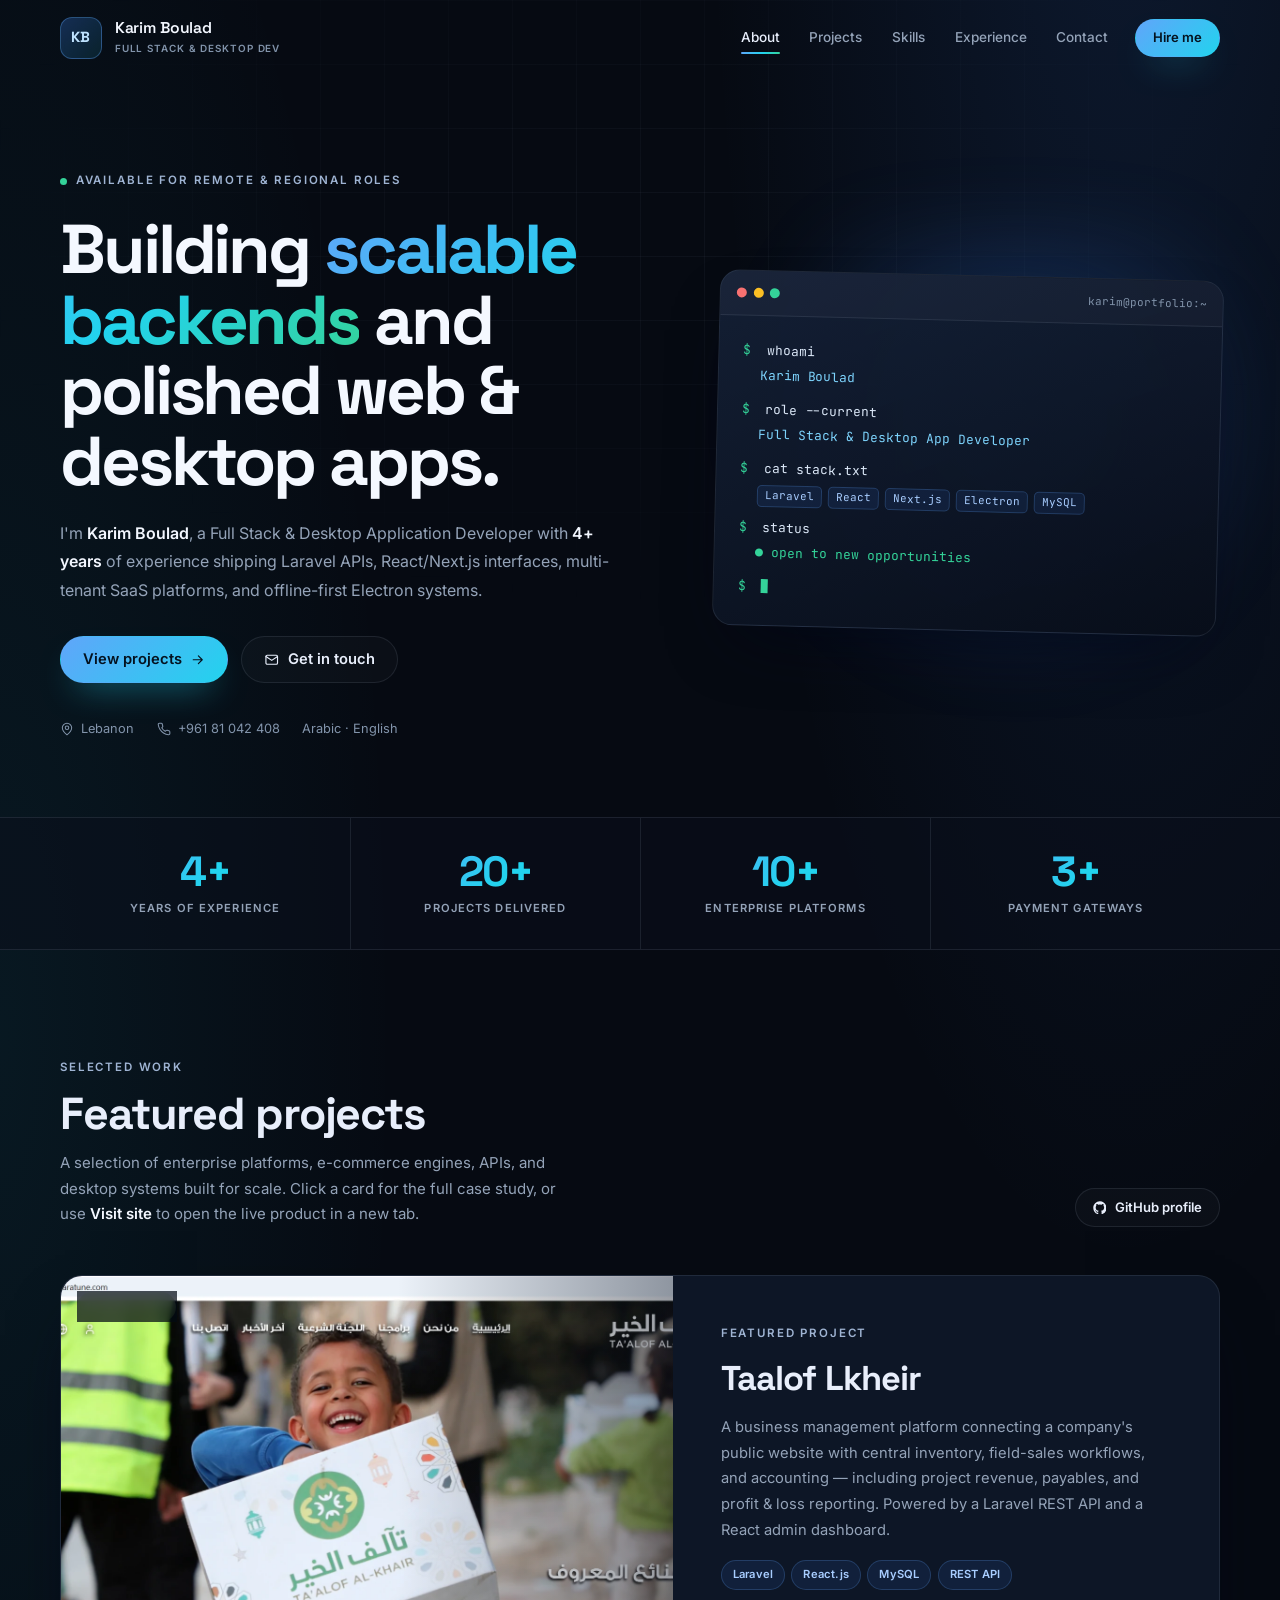
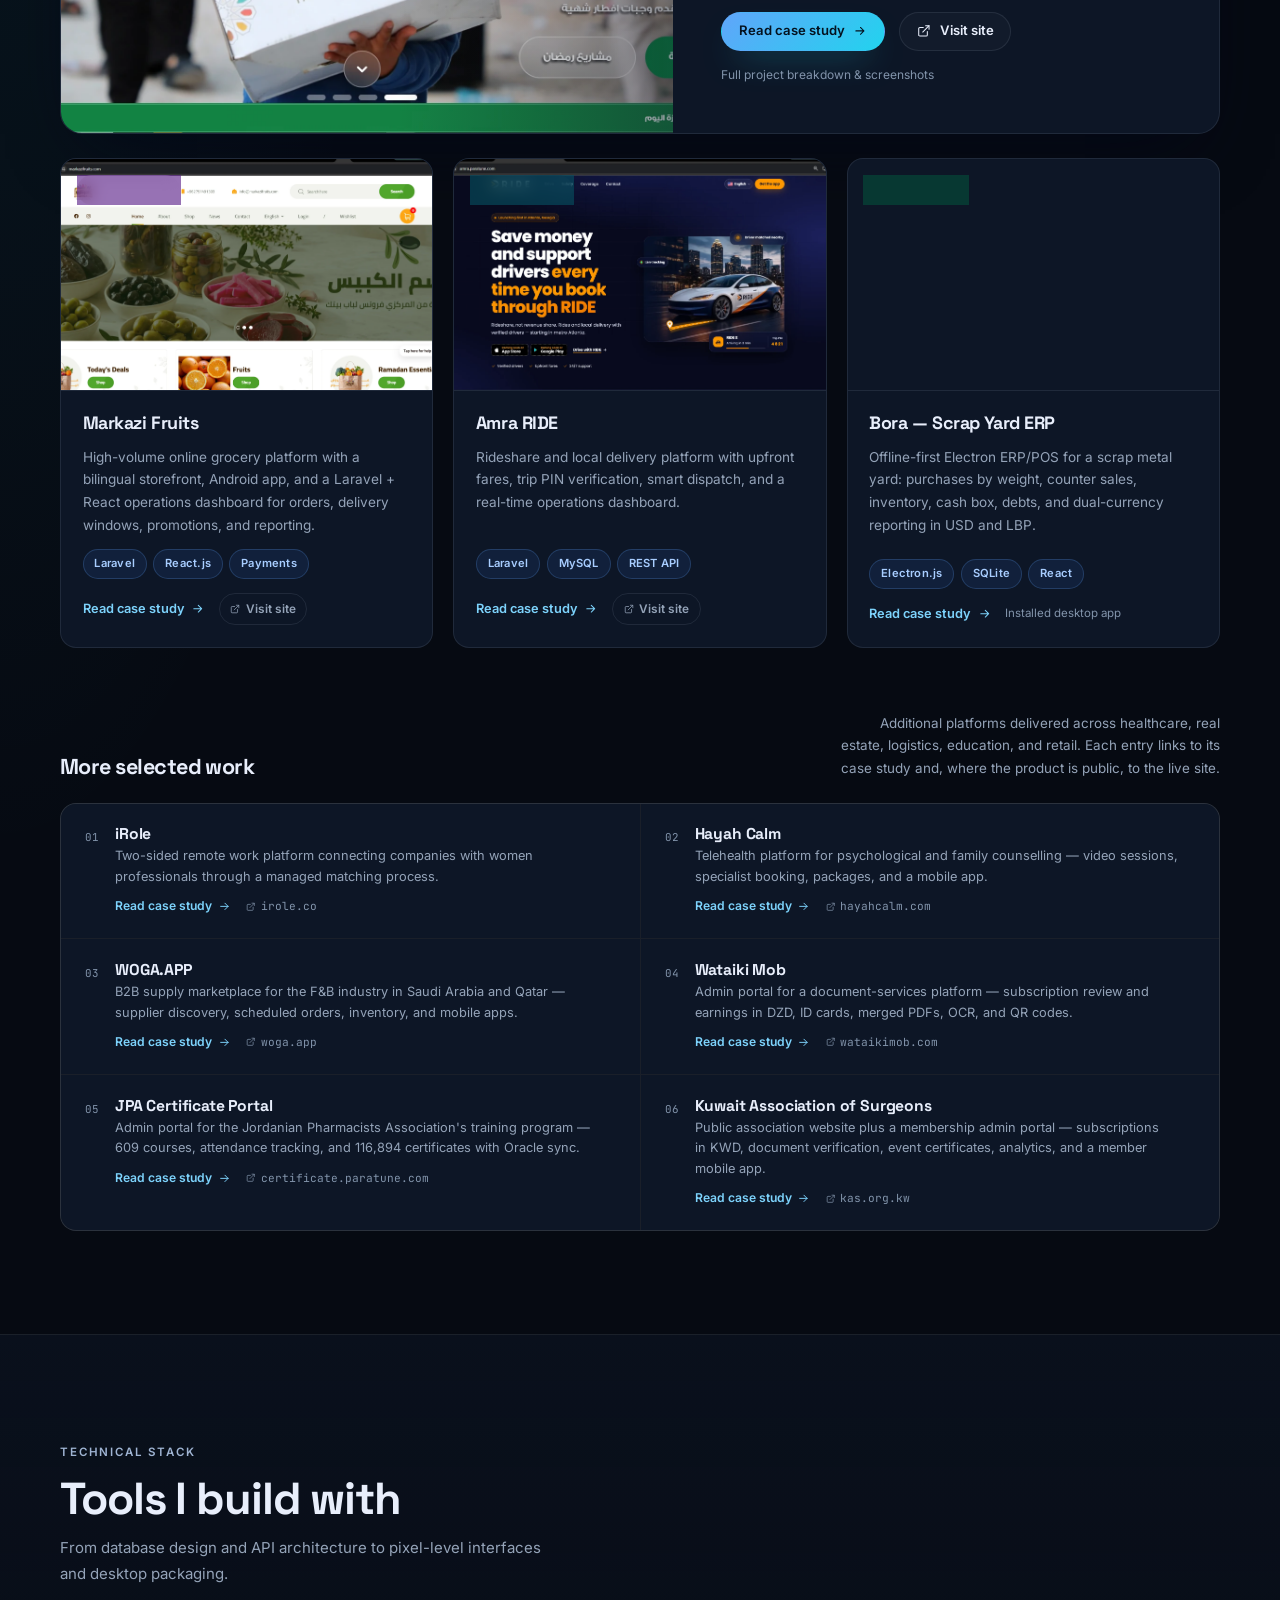
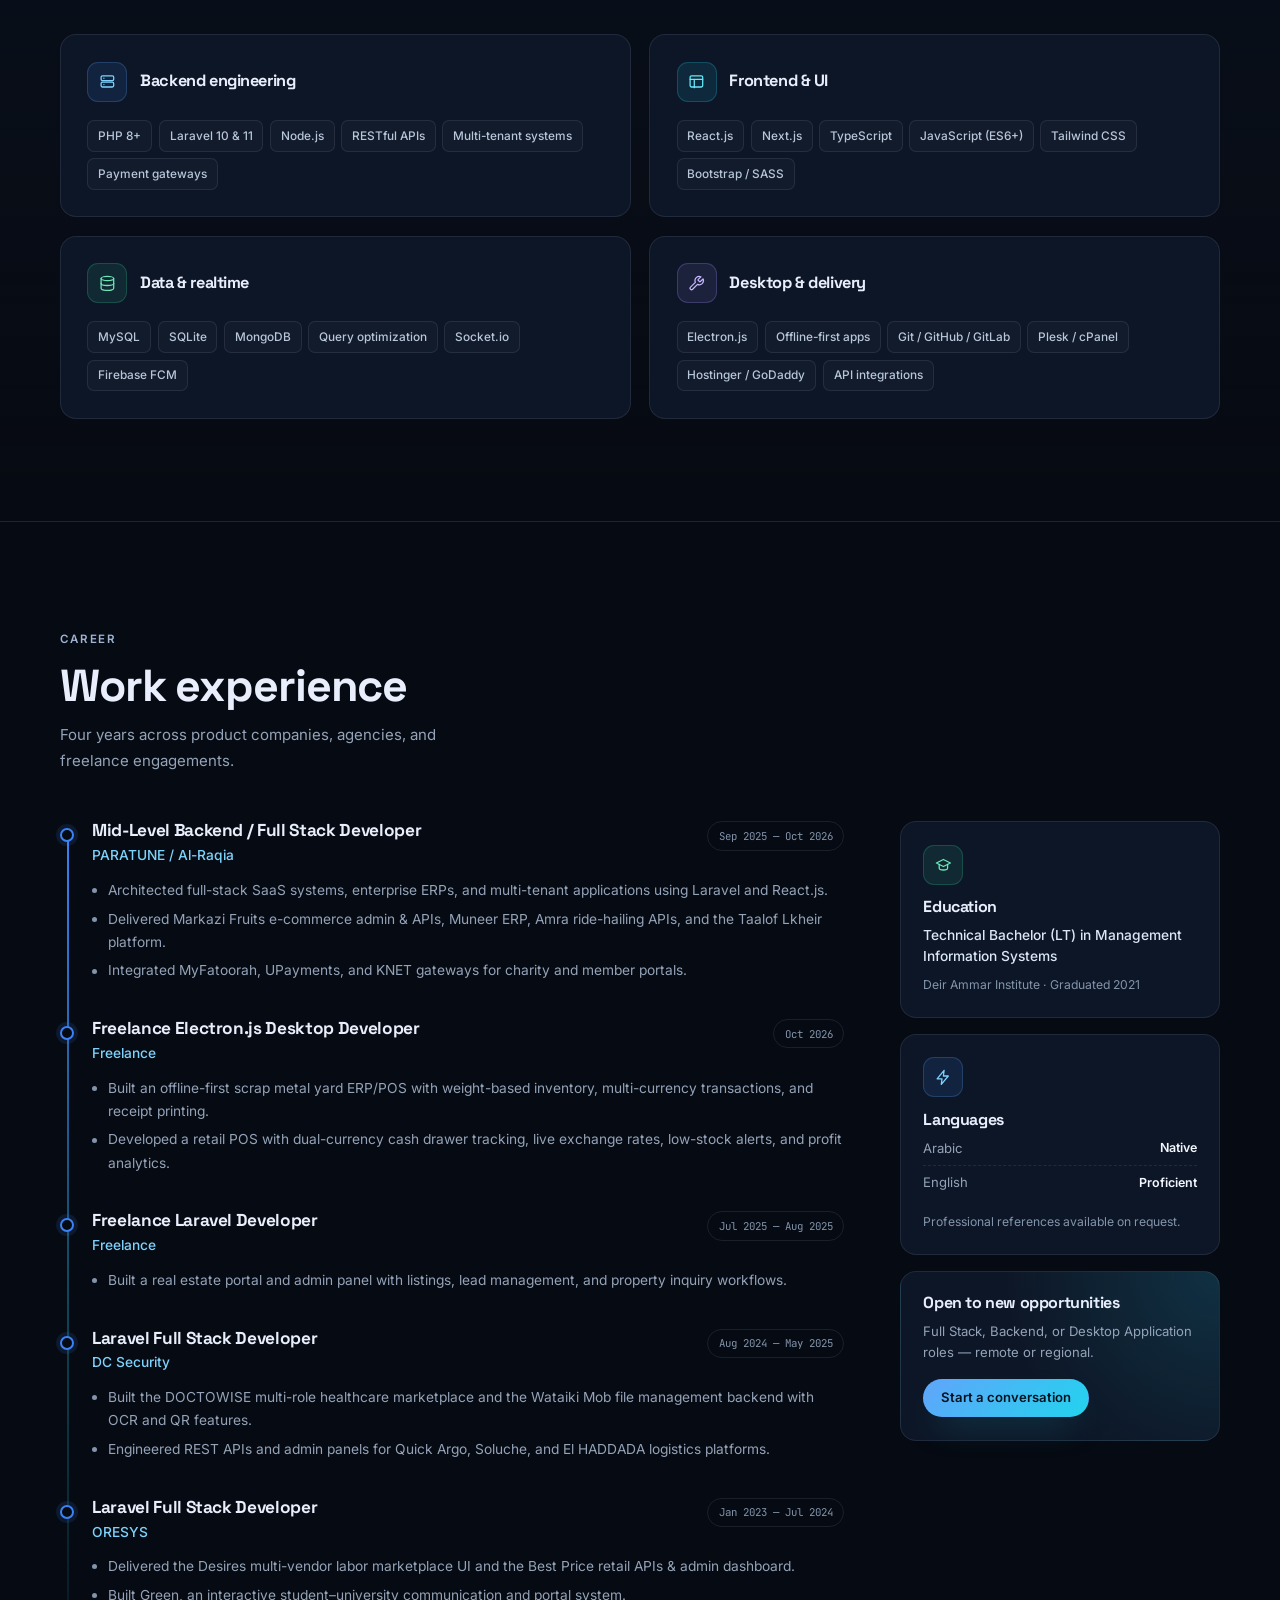
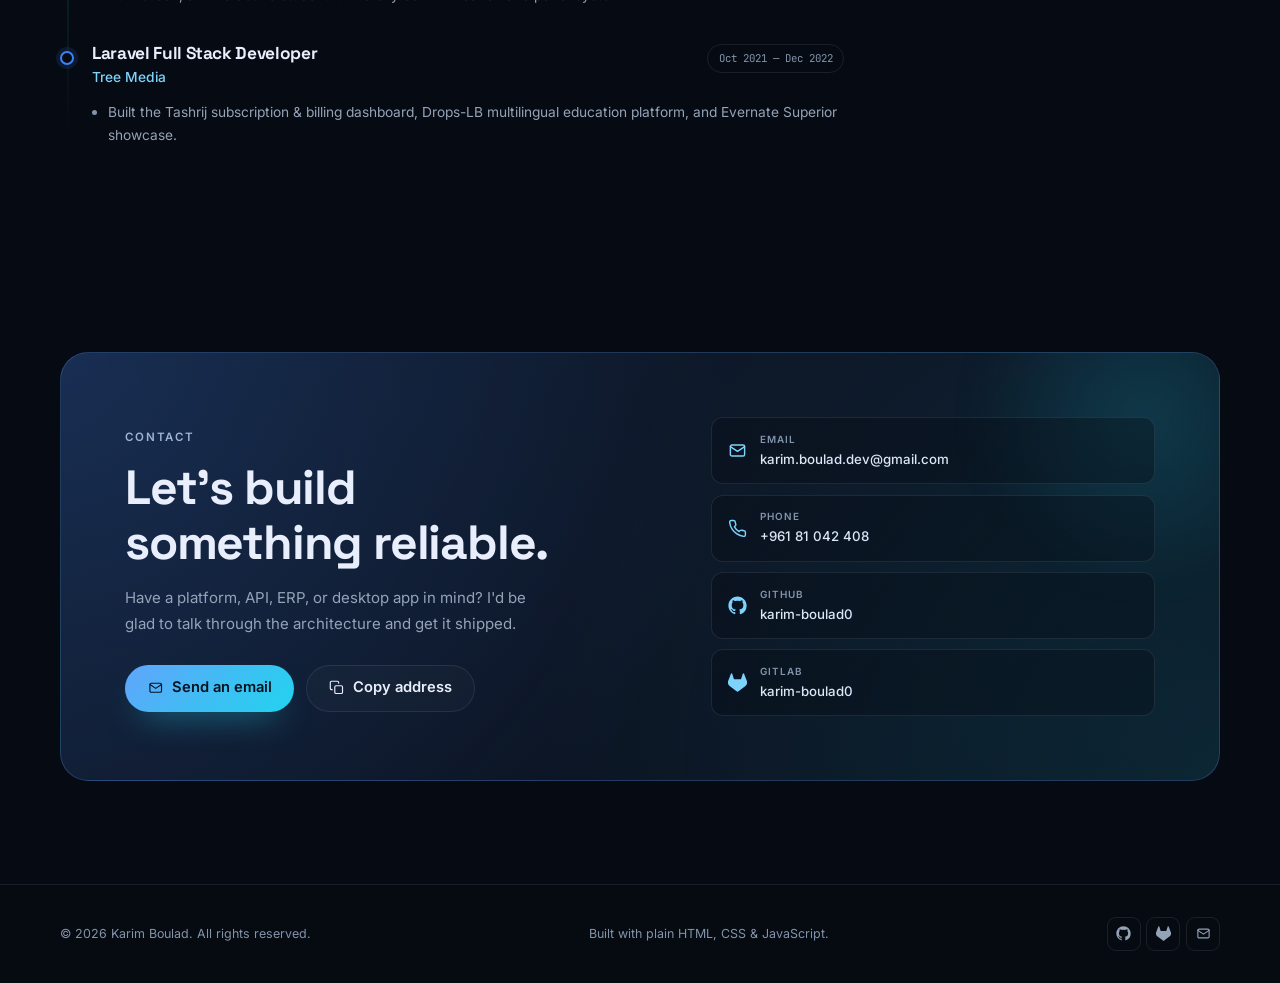
==== commit e92871a6: "Remove Muneer ERP and DOCTOWISE from selected work" ====
--- a/index.html
+++ b/index.html
@@ -299,20 +299,6 @@
                         <li class="other-item">
                             <span class="other-num">01</span>
                             <div>
-                                <h4>Muneer ERP</h4>
-                                <p>Interior design &amp; contracting ERP covering project lifecycle, quotations, and financial control.</p>
-                            </div>
-                        </li>
-                        <li class="other-item">
-                            <span class="other-num">02</span>
-                            <div>
-                                <h4>DOCTOWISE</h4>
-                                <p>Multi-role healthcare marketplace connecting doctors, suppliers, and administrators.</p>
-                            </div>
-                        </li>
-                        <li class="other-item">
-                            <span class="other-num">03</span>
-                            <div>
                                 <h4>iRole</h4>
                                 <p>Two-sided remote work platform connecting companies with women professionals through a managed matching process.</p>
                                 <div class="other-links">
@@ -328,7 +314,7 @@
                             </div>
                         </li>
                         <li class="other-item">
-                            <span class="other-num">04</span>
+                            <span class="other-num">02</span>
                             <div>
                                 <h4>Hayah Calm</h4>
                                 <p>Telehealth platform for psychological and family counselling — video sessions, specialist booking, packages, and a mobile app.</p>
@@ -345,7 +331,7 @@
                             </div>
                         </li>
                         <li class="other-item">
-                            <span class="other-num">05</span>
+                            <span class="other-num">03</span>
                             <div>
                                 <h4>WOGA.APP</h4>
                                 <p>B2B supply marketplace for the F&amp;B industry in Saudi Arabia and Qatar — supplier discovery, scheduled orders, inventory, and mobile apps.</p>
@@ -362,7 +348,7 @@
                             </div>
                         </li>
                         <li class="other-item">
-                            <span class="other-num">06</span>
+                            <span class="other-num">04</span>
                             <div>
                                 <h4>Wataiki Mob</h4>
                                 <p>Admin portal for a document-services platform — subscription review and earnings in DZD, ID cards, merged PDFs, OCR, and QR codes.</p>
@@ -379,7 +365,7 @@
                             </div>
                         </li>
                         <li class="other-item">
-                            <span class="other-num">07</span>
+                            <span class="other-num">05</span>
                             <div>
                                 <h4>JPA Certificate Portal</h4>
                                 <p>Admin portal for the Jordanian Pharmacists Association's training program — 609 courses, attendance tracking, and 116,894 certificates with Oracle sync.</p>
@@ -396,7 +382,7 @@
                             </div>
                         </li>
                         <li class="other-item">
-                            <span class="other-num">08</span>
+                            <span class="other-num">06</span>
                             <div>
                                 <h4>Kuwait Association of Surgeons</h4>
                                 <p>Public association website plus a membership admin portal — subscriptions in KWD, document verification, event certificates, analytics, and a member mobile app.</p>
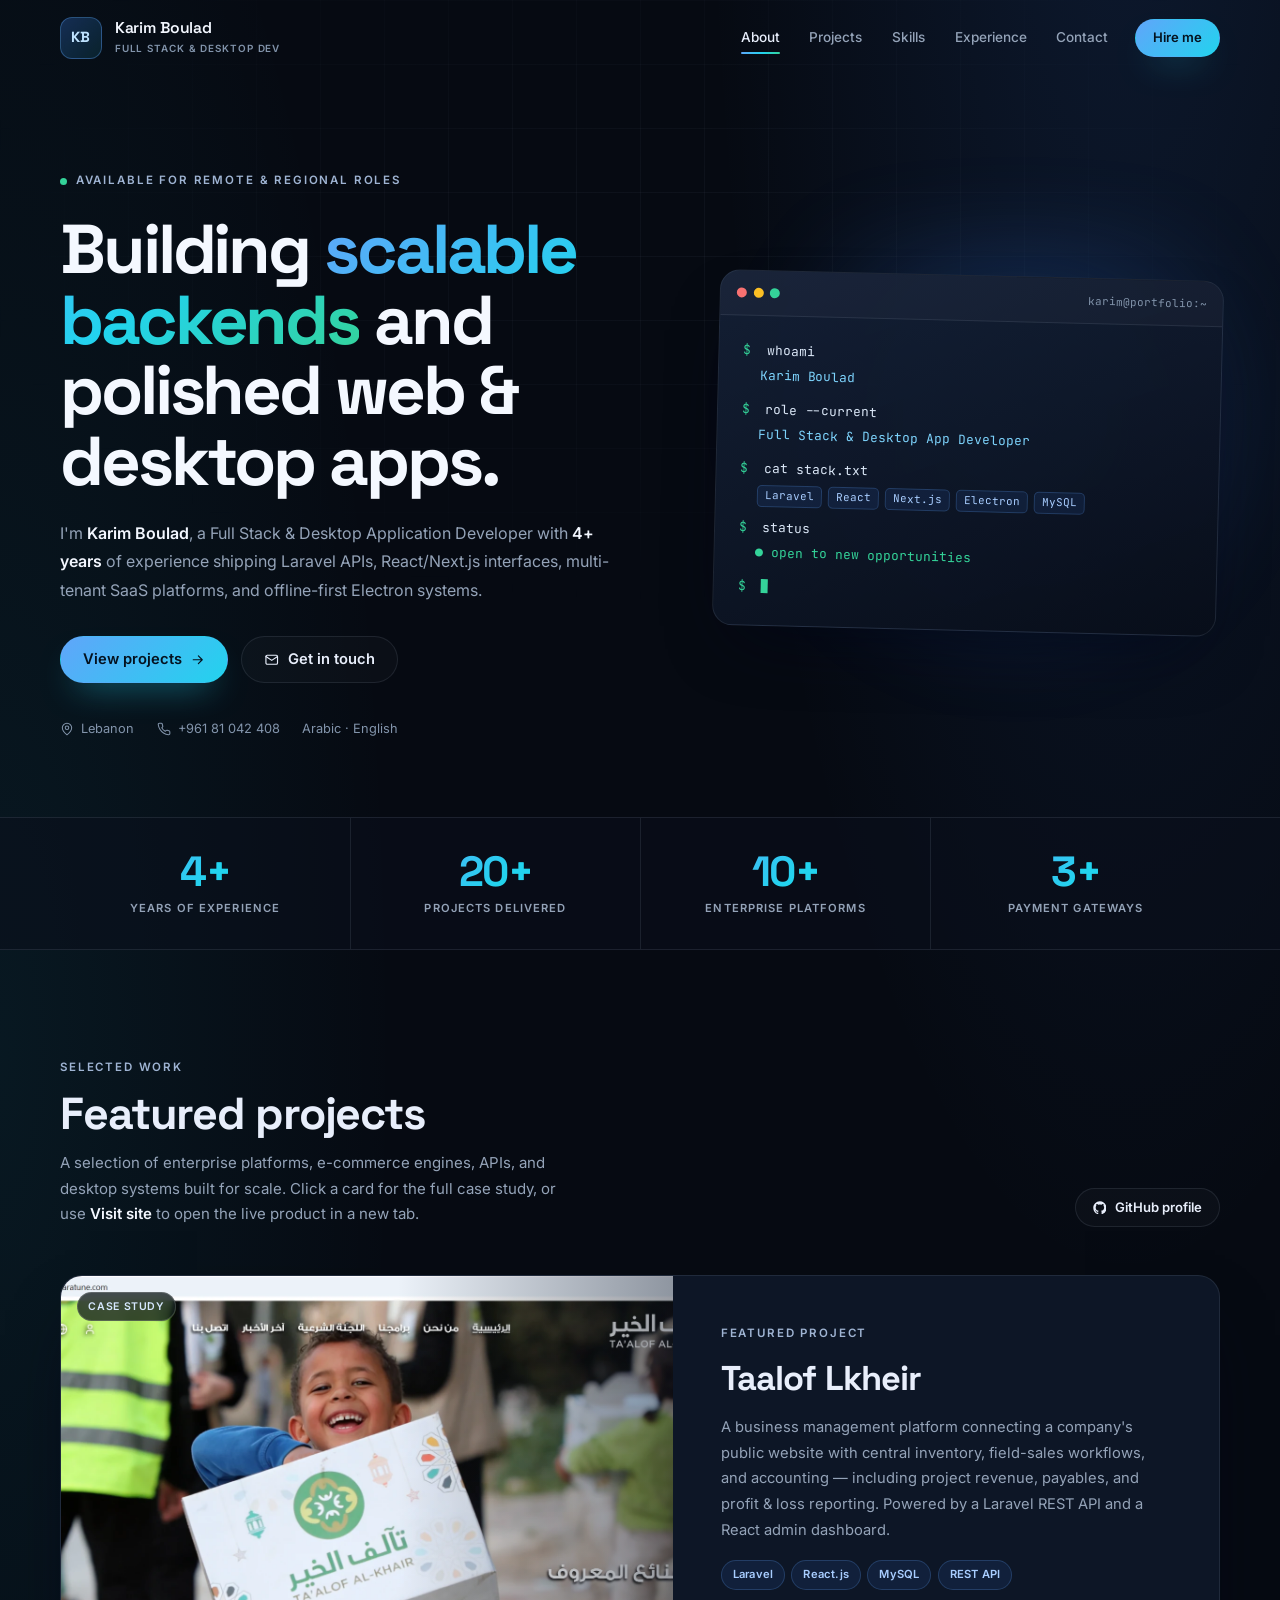
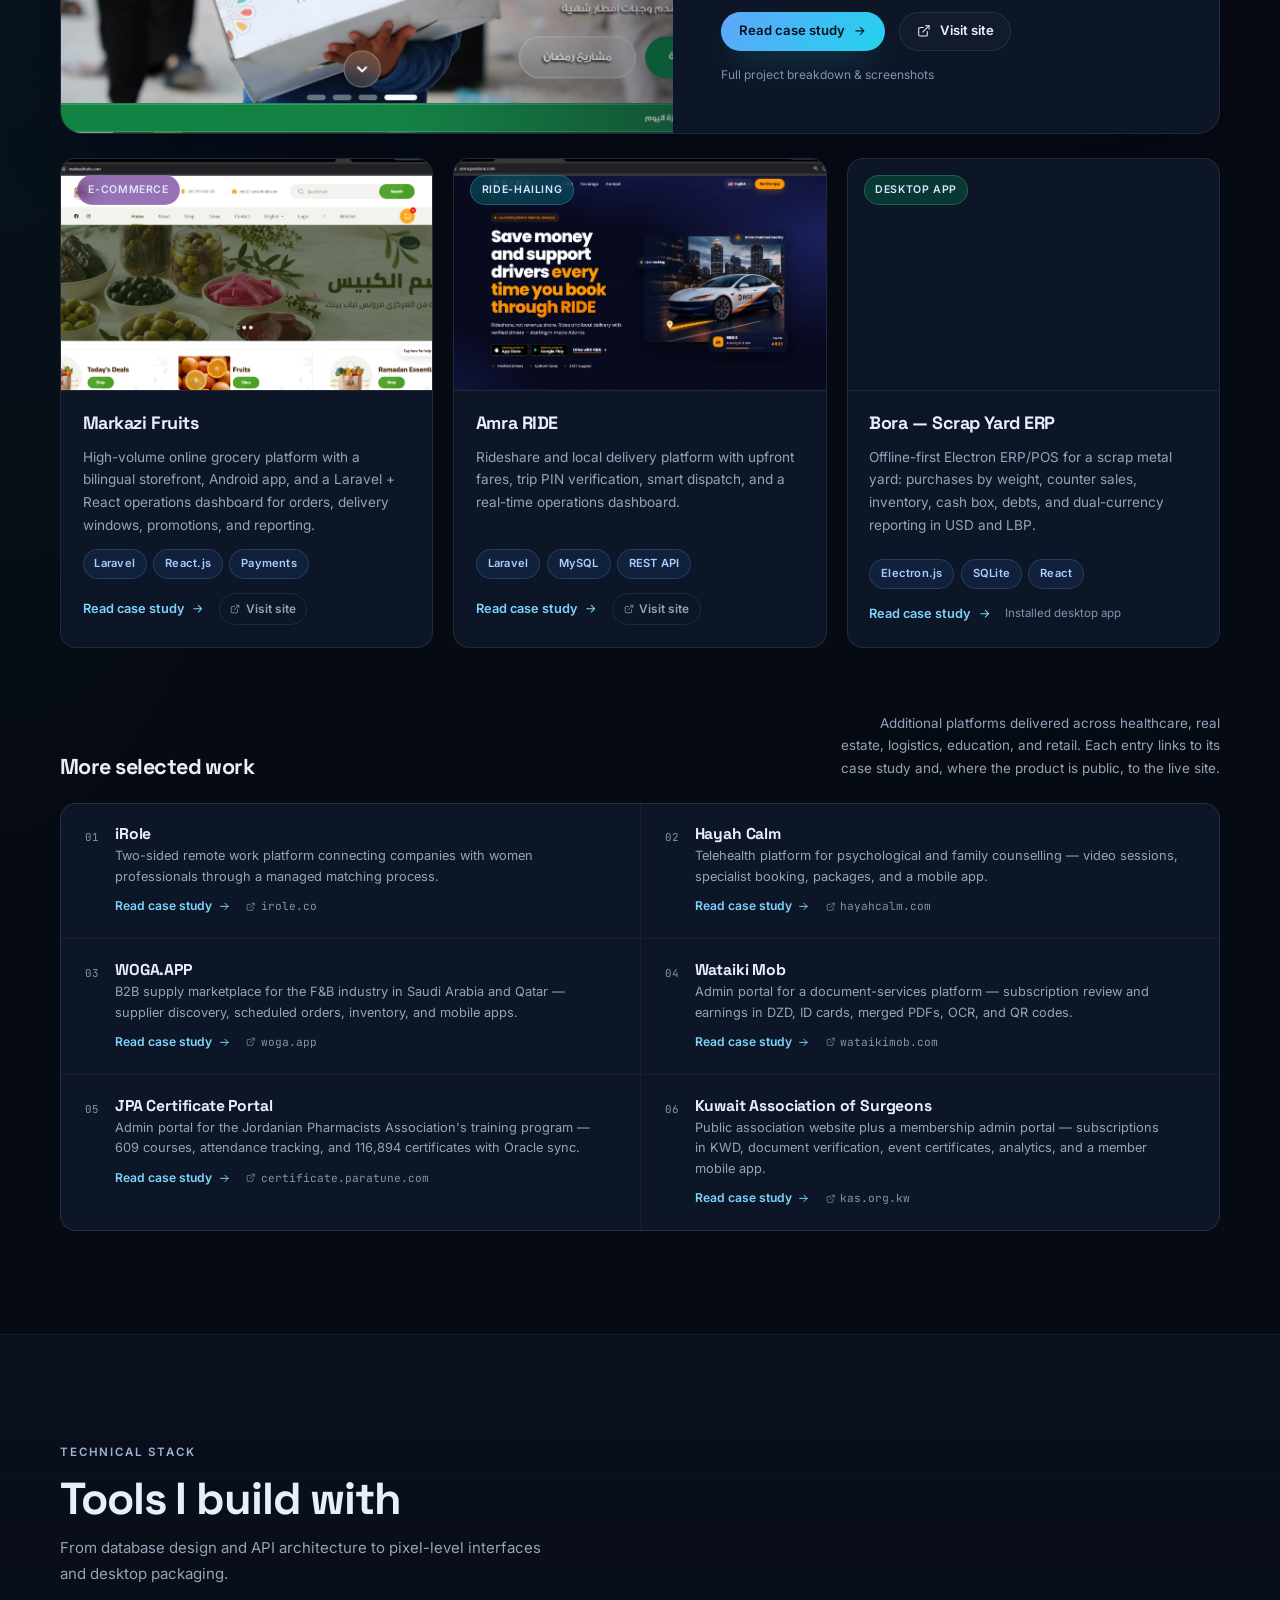
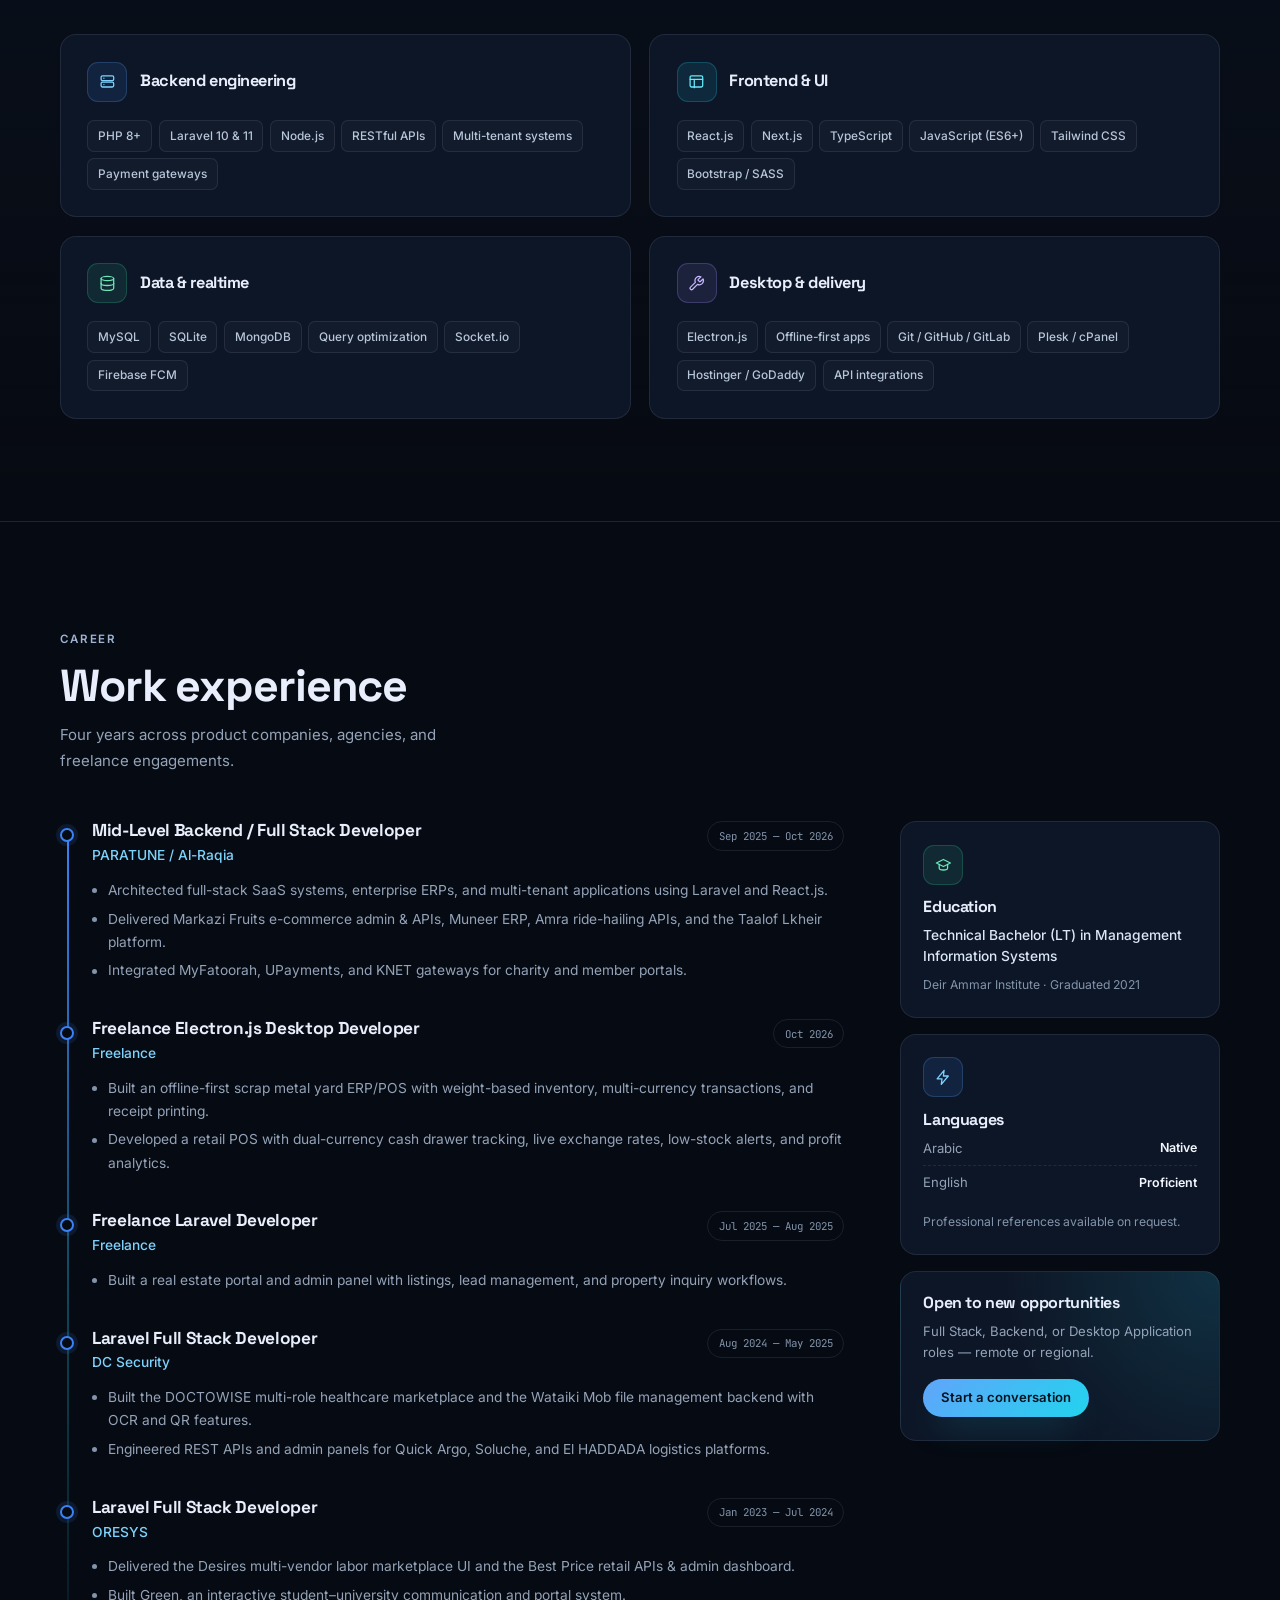
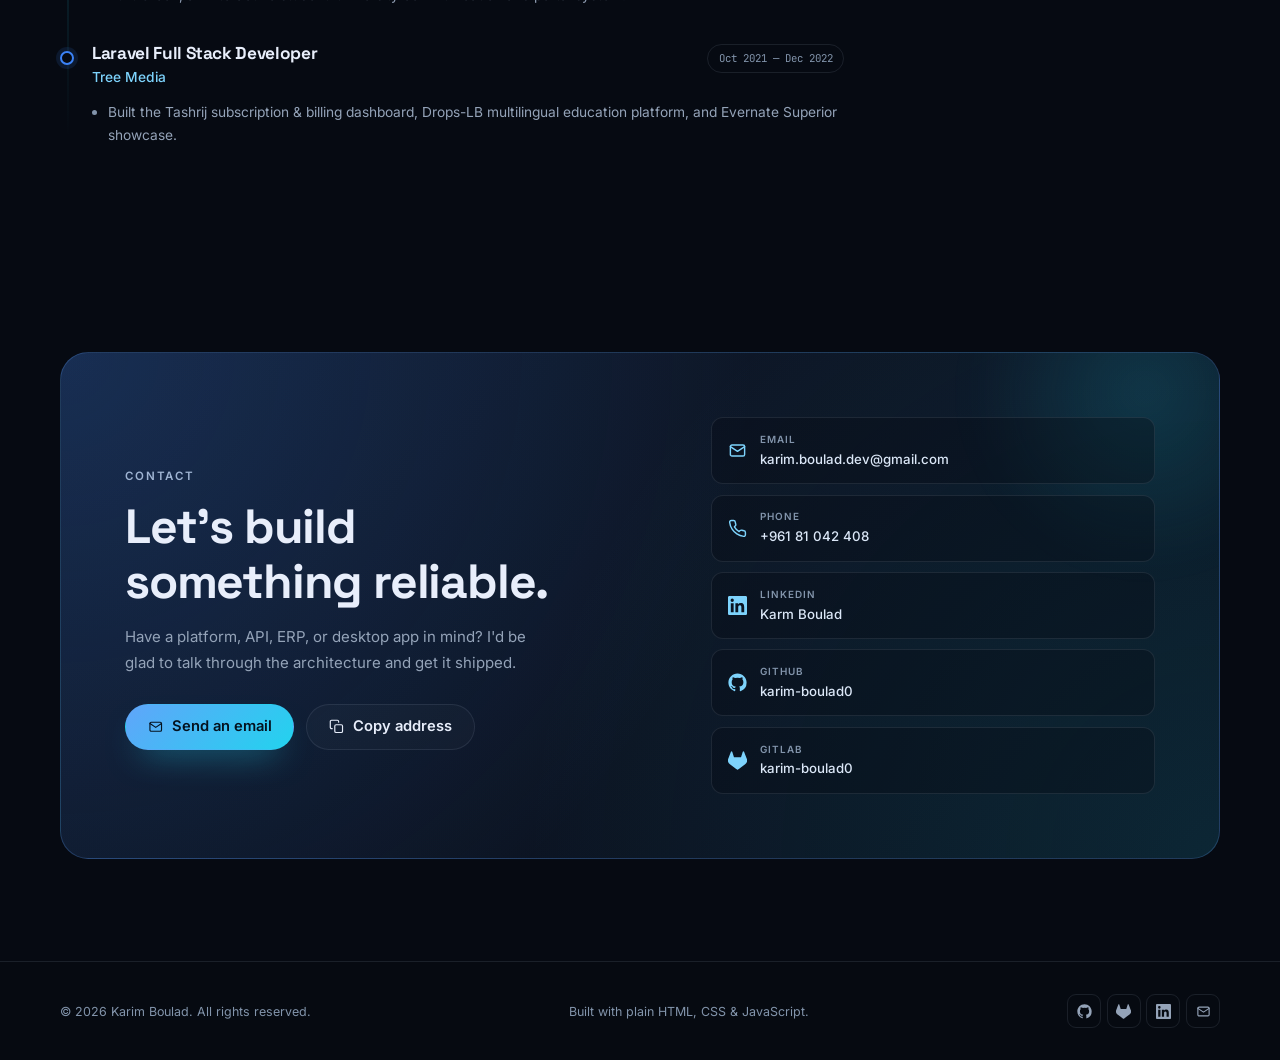
==== commit 2638abb6: "Add LinkedIn profile link and Person structured data" ====
--- a/index.html
+++ b/index.html
@@ -11,6 +11,30 @@
     <meta property="og:type" content="website">
     <meta property="og:title" content="Karim Boulad — Full Stack &amp; Desktop Application Developer">
     <meta property="og:description" content="4+ years building scalable Laravel APIs, React/Next.js interfaces, multi-tenant platforms, and offline-first Electron apps.">
+    <meta property="og:url" content="https://karim-boulad0.github.io/">
+
+    <script type="application/ld+json">
+    {
+        "@context": "https://schema.org",
+        "@type": "Person",
+        "name": "Karim Boulad",
+        "alternateName": "Karm Boulad",
+        "jobTitle": "Full Stack Web Developer",
+        "description": "Full Stack Web Developer specializing in Laravel, React.js, and Next.js, building scalable web apps and APIs. Based in Akkar Governorate, Lebanon.",
+        "url": "https://karim-boulad0.github.io/",
+        "address": {
+            "@type": "PostalAddress",
+            "addressRegion": "Akkar Governorate",
+            "addressCountry": "LB"
+        },
+        "knowsAbout": ["Laravel", "React.js", "Next.js", "MySQL", "REST APIs", "Electron"],
+        "sameAs": [
+            "https://www.linkedin.com/in/karm-boulad-44a4b9244/",
+            "https://github.com/karim-boulad0",
+            "https://gitlab.com/karim-boulad0"
+        ]
+    }
+    </script>
 
     <link rel="icon" href="data:image/svg+xml,%3Csvg xmlns='http://www.w3.org/2000/svg' viewBox='0 0 64 64'%3E%3Crect width='64' height='64' rx='14' fill='%230b1220'/%3E%3Ctext x='32' y='42' font-family='Arial,sans-serif' font-size='26' font-weight='700' text-anchor='middle' fill='%2360a5fa'%3EKB%3C/text%3E%3C/svg%3E">
 
@@ -27,6 +51,7 @@
     <svg class="svg-sprite" aria-hidden="true" xmlns="http://www.w3.org/2000/svg">
         <symbol id="i-github" viewBox="0 0 24 24"><path d="M12 .5C5.65.5.5 5.65.5 12c0 5.09 3.29 9.4 7.86 10.93.58.1.79-.25.79-.56 0-.27-.01-1.17-.02-2.12-3.2.7-3.88-1.36-3.88-1.36-.52-1.33-1.28-1.68-1.28-1.68-1.05-.72.08-.7.08-.7 1.16.08 1.77 1.19 1.77 1.19 1.03 1.77 2.7 1.26 3.36.96.1-.75.4-1.26.73-1.55-2.55-.29-5.24-1.28-5.24-5.68 0-1.26.45-2.29 1.19-3.1-.12-.29-.52-1.46.11-3.05 0 0 .97-.31 3.18 1.18a11.1 11.1 0 0 1 5.8 0c2.2-1.49 3.17-1.18 3.17-1.18.63 1.59.23 2.76.11 3.05.74.81 1.19 1.84 1.19 3.1 0 4.41-2.69 5.38-5.25 5.67.41.36.78 1.06.78 2.14 0 1.55-.01 2.8-.01 3.18 0 .31.21.67.8.56A11.5 11.5 0 0 0 23.5 12C23.5 5.65 18.35.5 12 .5Z"/></symbol>
         <symbol id="i-gitlab" viewBox="0 0 24 24"><path d="M23.6 9.6l-.03-.08-3.28-8.57a.85.85 0 0 0-.34-.41.88.88 0 0 0-1 .05.88.88 0 0 0-.29.45l-2.22 6.8H7.56L5.34 1.04a.86.86 0 0 0-.29-.45.88.88 0 0 0-1-.05.86.86 0 0 0-.34.41L.43 9.52l-.04.08a6.09 6.09 0 0 0 2.02 7.04l.01.01.03.02 5 3.74 2.47 1.87 1.51 1.14a1.01 1.01 0 0 0 1.22 0l1.51-1.14 2.47-1.87 5.03-3.76.01-.01a6.09 6.09 0 0 0 2.02-7.04Z"/></symbol>
+        <symbol id="i-linkedin" viewBox="0 0 24 24"><path d="M20.45 20.45h-3.56v-5.57c0-1.33-.02-3.04-1.85-3.04-1.85 0-2.13 1.45-2.13 2.94v5.67H9.35V9h3.42v1.56h.05a3.75 3.75 0 0 1 3.37-1.85c3.6 0 4.27 2.37 4.27 5.46v6.28ZM5.34 7.43a2.07 2.07 0 1 1 0-4.14 2.07 2.07 0 0 1 0 4.14ZM7.12 20.45H3.55V9h3.57v11.45ZM22.22 0H1.77C.79 0 0 .77 0 1.73v20.54C0 23.23.79 24 1.77 24h20.45c.98 0 1.78-.77 1.78-1.73V1.73C24 .77 23.2 0 22.22 0Z"/></symbol>
         <symbol id="i-mail" viewBox="0 0 24 24"><rect x="3" y="5" width="18" height="14" rx="2"/><path d="m3 7 9 6 9-6"/></symbol>
         <symbol id="i-phone" viewBox="0 0 24 24"><path d="M22 16.92v3a2 2 0 0 1-2.18 2 19.79 19.79 0 0 1-8.63-3.07 19.5 19.5 0 0 1-6-6A19.79 19.79 0 0 1 2.12 4.18 2 2 0 0 1 4.11 2h3a2 2 0 0 1 2 1.72c.13.96.36 1.9.7 2.81a2 2 0 0 1-.45 2.11L8.09 9.91a16 16 0 0 0 6 6l1.27-1.27a2 2 0 0 1 2.11-.45c.91.34 1.85.57 2.81.7A2 2 0 0 1 22 16.92Z"/></symbol>
         <symbol id="i-pin" viewBox="0 0 24 24"><path d="M20 10c0 6-8 12-8 12s-8-6-8-12a8 8 0 0 1 16 0Z"/><circle cx="12" cy="10" r="3"/></symbol>
@@ -638,6 +663,13 @@
                                 <strong>+961 81 042 408</strong>
                             </span>
                         </a>
+                        <a class="contact-link" href="https://www.linkedin.com/in/karm-boulad-44a4b9244/" target="_blank" rel="me noopener">
+                            <svg class="icon icon-brand" aria-hidden="true"><use href="#i-linkedin"></use></svg>
+                            <span>
+                                <span>LinkedIn</span>
+                                <strong>Karm Boulad</strong>
+                            </span>
+                        </a>
                         <a class="contact-link" href="https://github.com/karim-boulad0" target="_blank" rel="noopener">
                             <svg class="icon icon-brand" aria-hidden="true"><use href="#i-github"></use></svg>
                             <span>
@@ -669,6 +701,9 @@
                 <a href="https://gitlab.com/karim-boulad0" target="_blank" rel="noopener" aria-label="GitLab">
                     <svg class="icon icon-brand" aria-hidden="true"><use href="#i-gitlab"></use></svg>
                 </a>
+                <a href="https://www.linkedin.com/in/karm-boulad-44a4b9244/" target="_blank" rel="me noopener" aria-label="LinkedIn">
+                    <svg class="icon icon-brand" aria-hidden="true"><use href="#i-linkedin"></use></svg>
+                </a>
                 <a href="mailto:karim.boulad.dev@gmail.com" aria-label="Email">
                     <svg class="icon" aria-hidden="true"><use href="#i-mail"></use></svg>
                 </a>
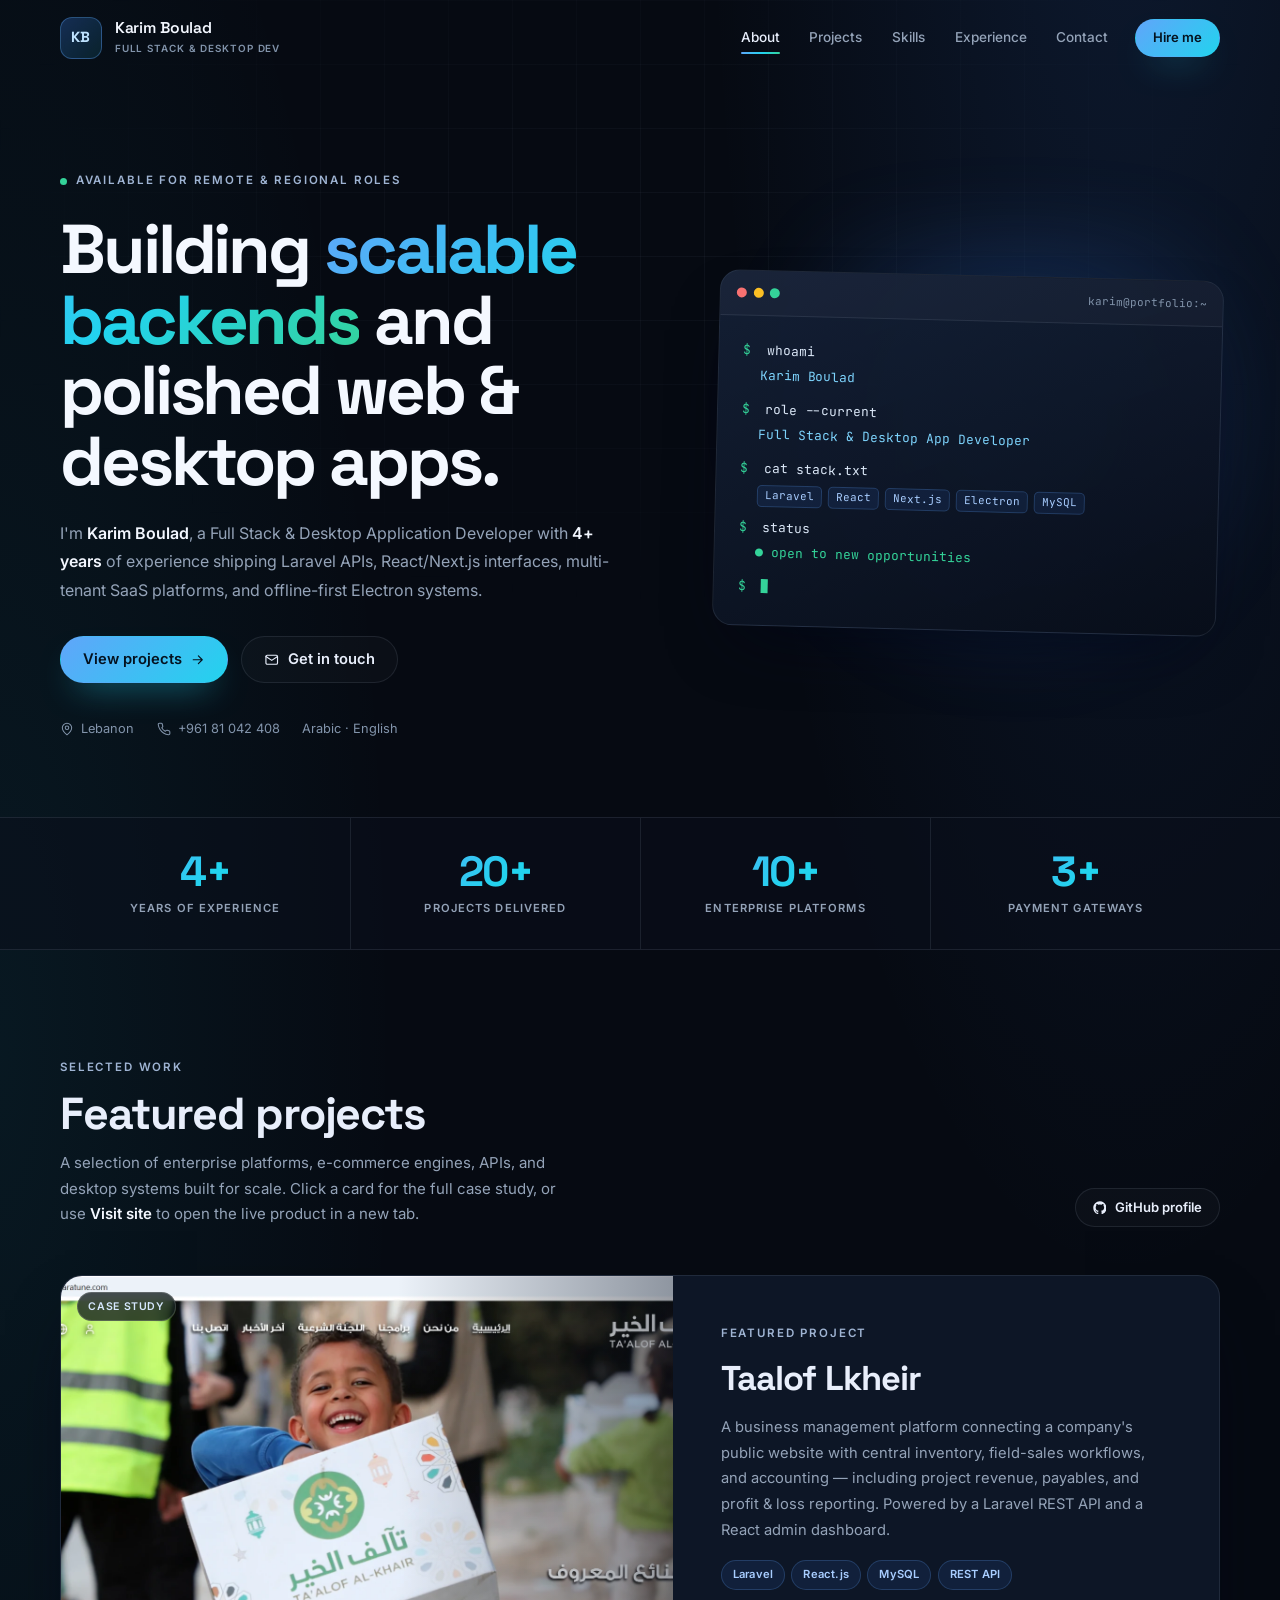
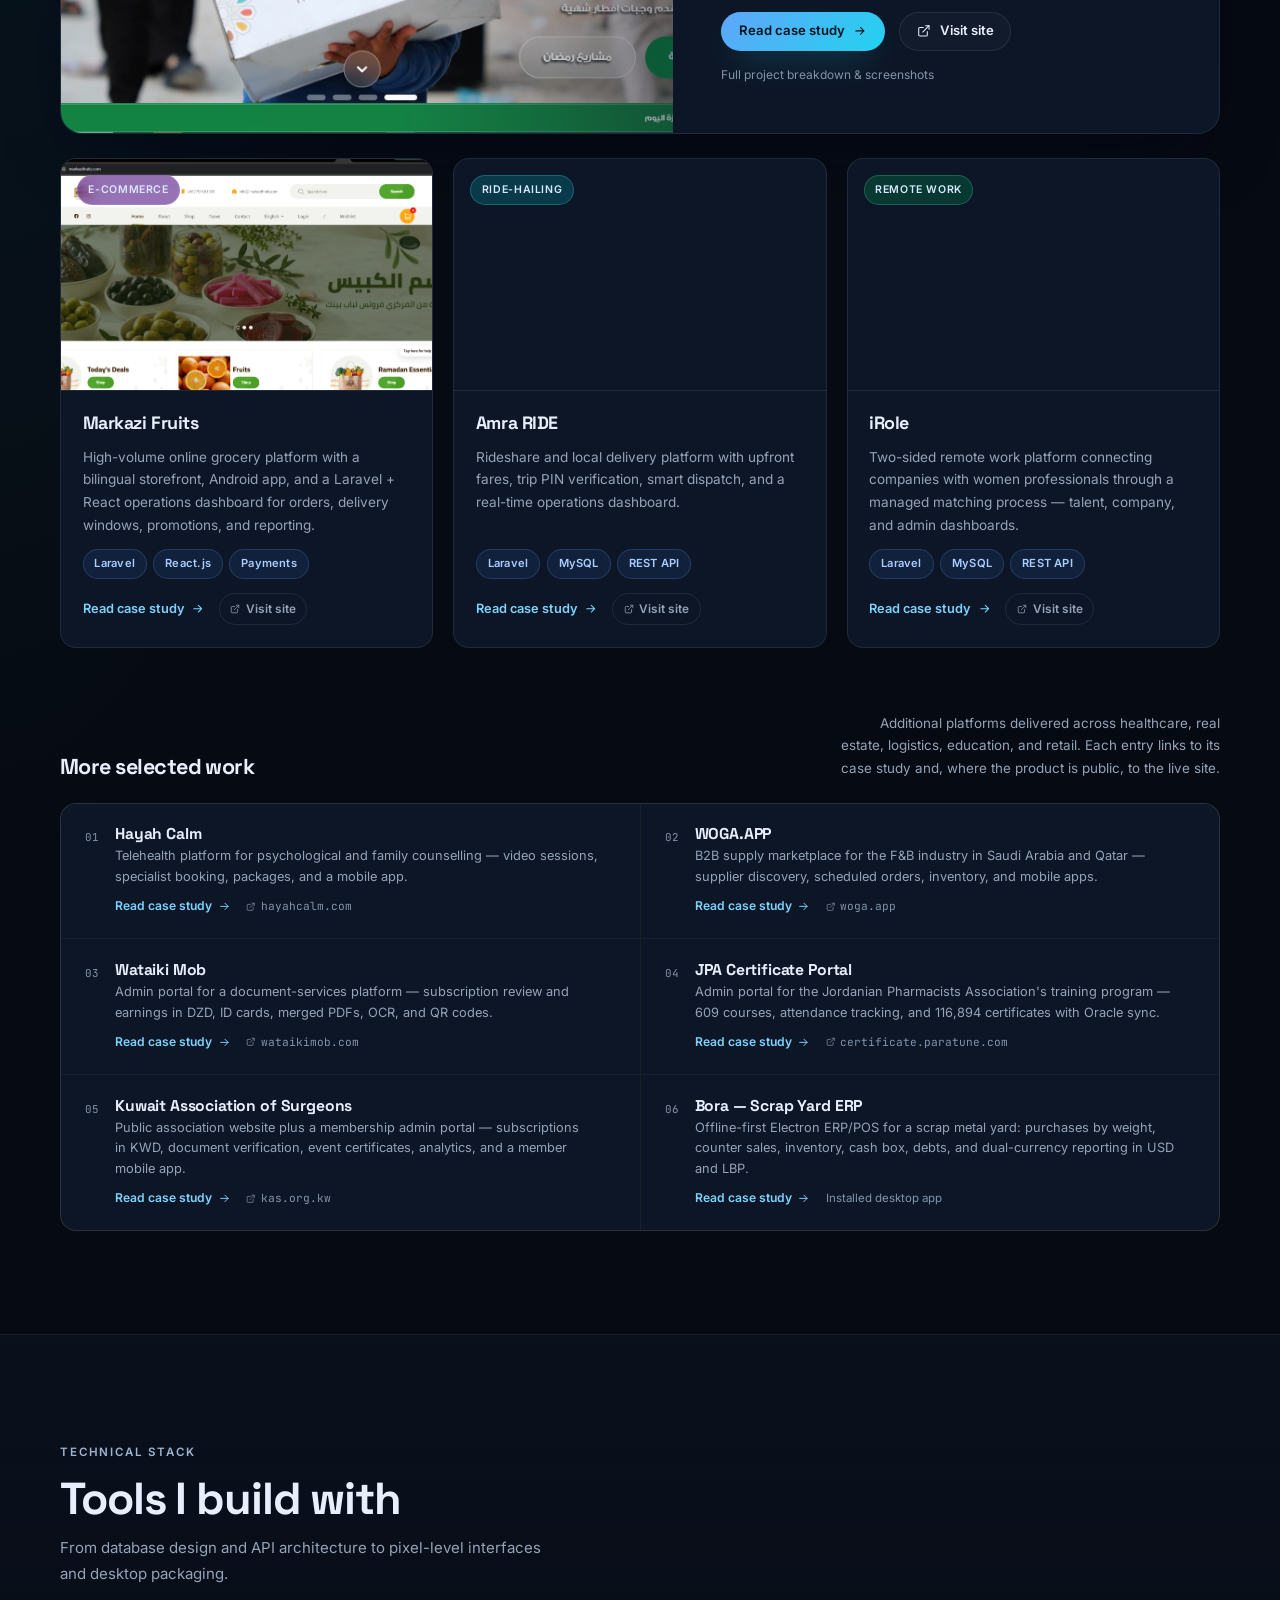
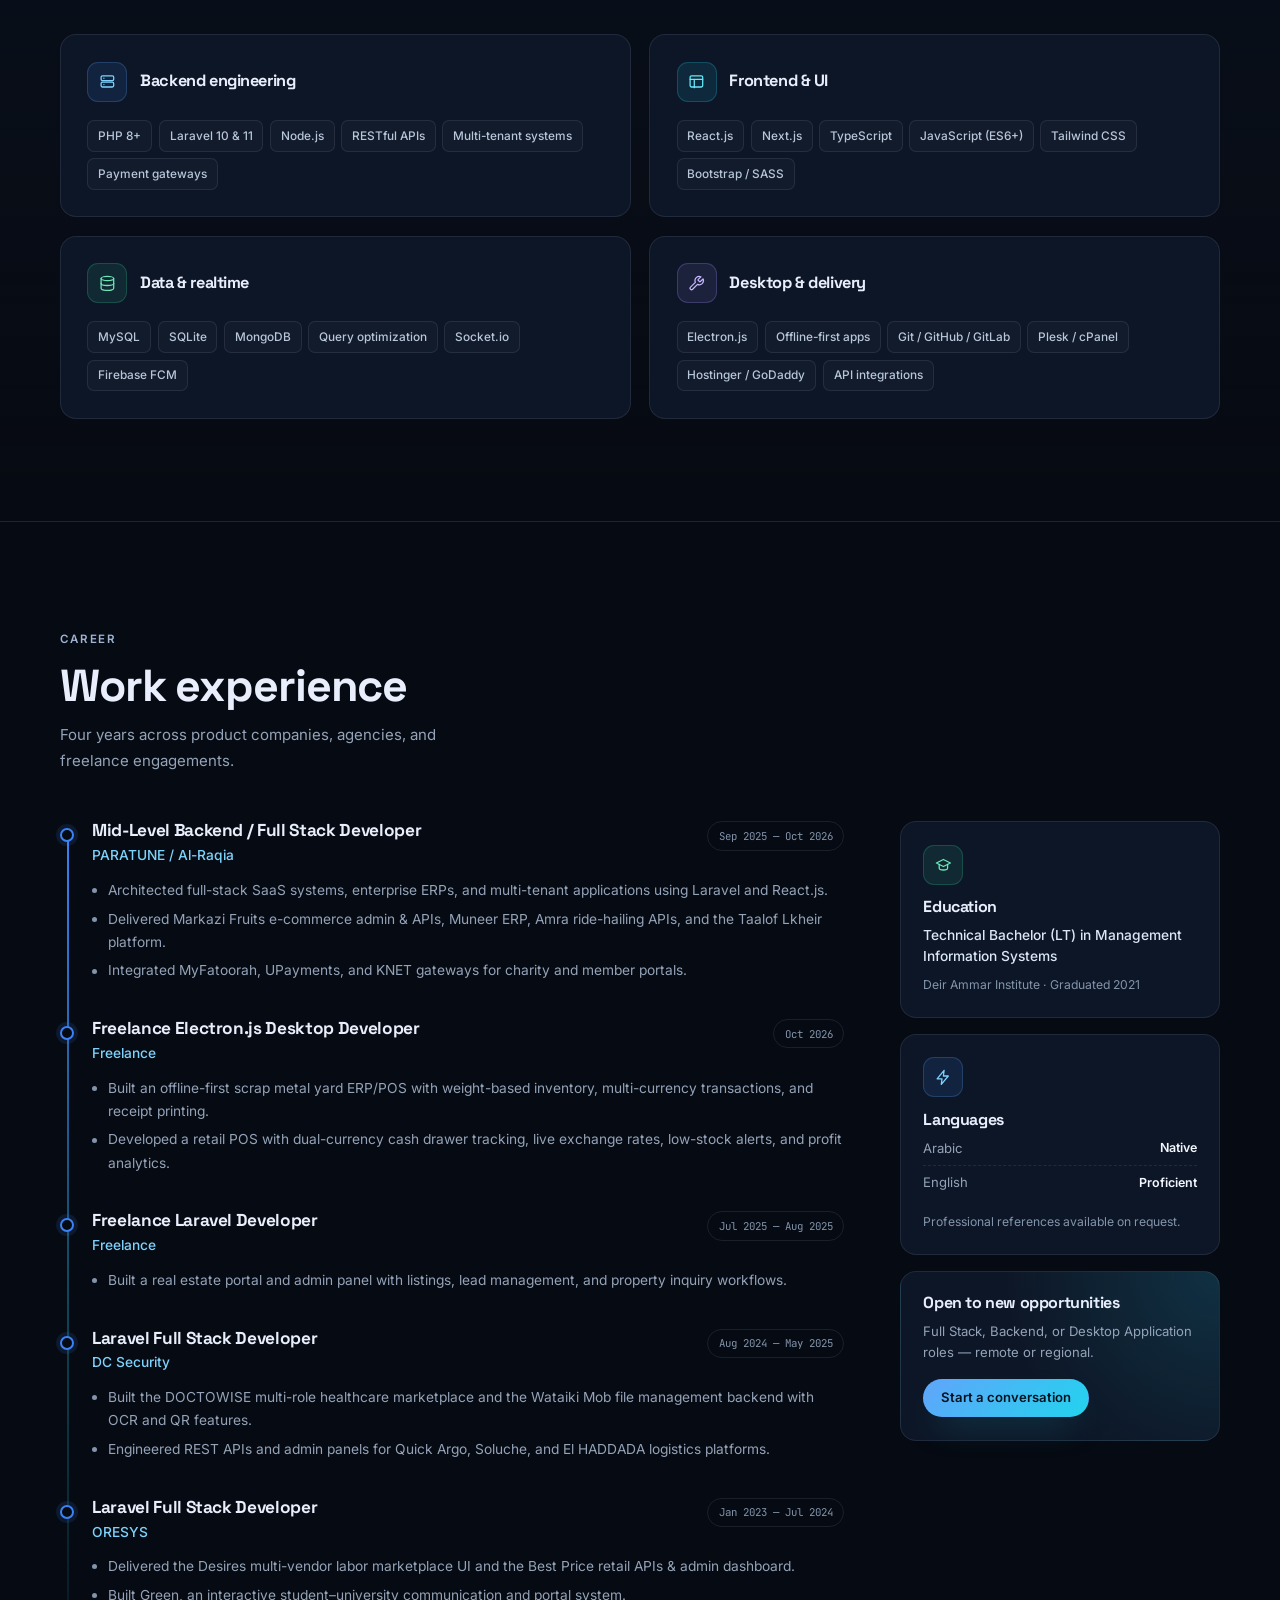
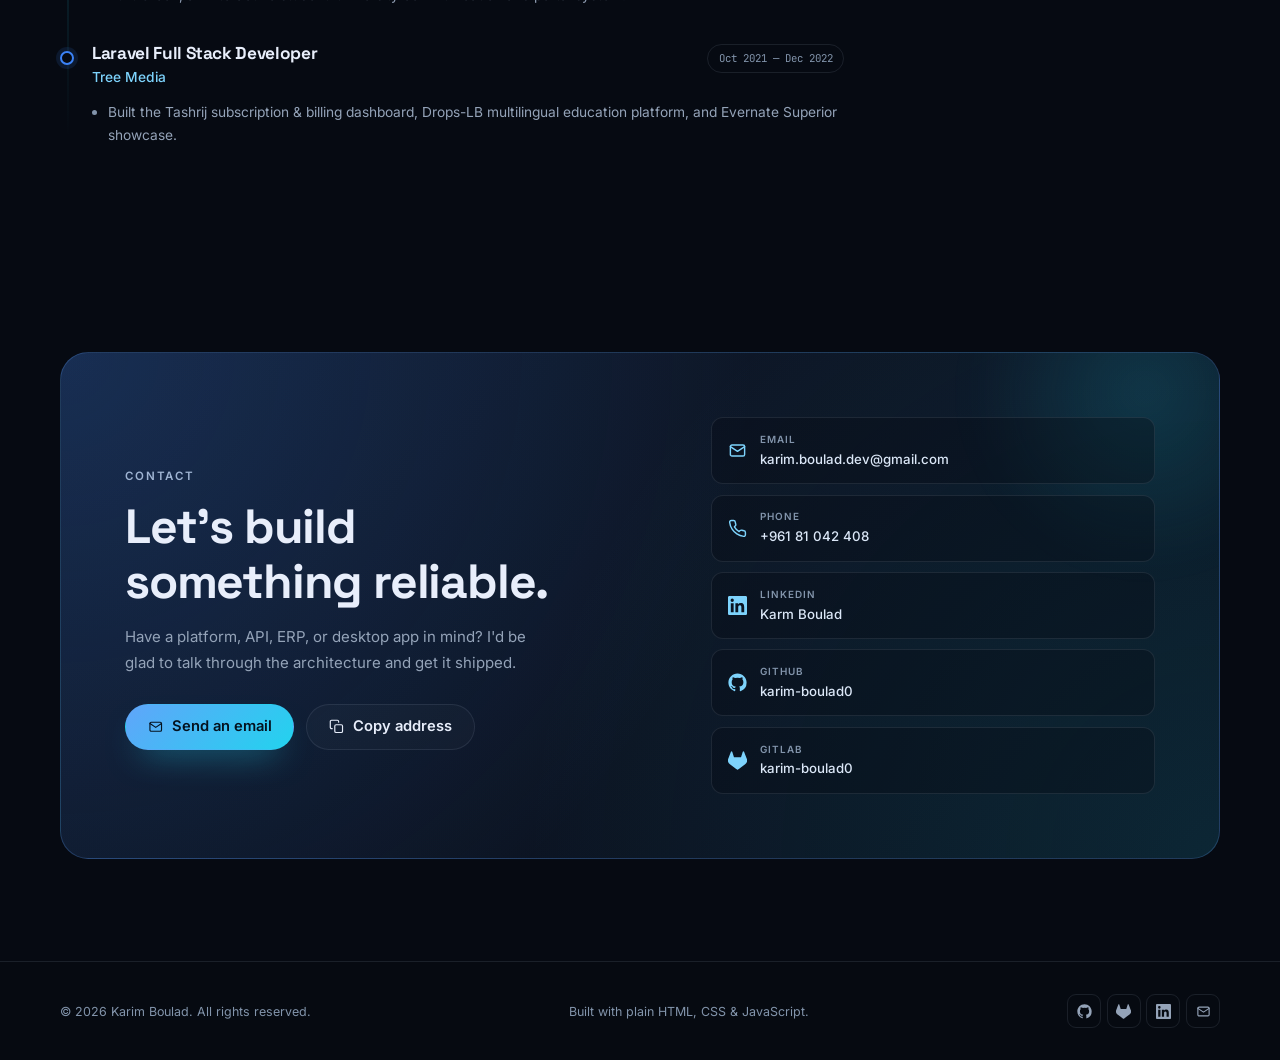
==== commit b8503ced: "feat: swap Bora and iRole between featured and other projects sections" ====
--- a/index.html
+++ b/index.html
@@ -292,23 +292,26 @@
 
                     <article class="project-card reveal">
                         <div class="project-media has-shot">
-                            <img src="assets/imgs/bora-1.webp" alt="Bora scrap yard ERP dashboard" width="1920" height="1010" loading="lazy" decoding="async">
-                            <span class="media-badge media-badge-emerald">Desktop app</span>
+                            <img src="assets/imgs/irole-website-1.webp" alt="iRole homepage with the Hire Remote Talent headline" width="1920" height="976" loading="lazy" decoding="async">
+                            <span class="media-badge media-badge-emerald">Remote work</span>
                         </div>
                         <div class="project-body">
-                            <h3><a class="project-title-link" href="projects/bora.html" aria-label="Read the Bora case study">Bora — Scrap Yard ERP</a></h3>
-                            <p>Offline-first Electron ERP/POS for a scrap metal yard: purchases by weight, counter sales, inventory, cash box, debts, and dual-currency reporting in USD and LBP.</p>
+                            <h3><a class="project-title-link" href="projects/irole.html" aria-label="Read the iRole case study">iRole</a></h3>
+                            <p>Two-sided remote work platform connecting companies with women professionals through a managed matching process — talent, company, and admin dashboards.</p>
                             <ul class="tags" aria-label="Technologies used">
-                                <li>Electron.js</li>
-                                <li>SQLite</li>
-                                <li>React</li>
+                                <li>Laravel</li>
+                                <li>MySQL</li>
+                                <li>REST API</li>
                             </ul>
                             <div class="project-actions">
-                                <a class="project-link" href="projects/bora.html">
+                                <a class="project-link" href="projects/irole.html">
                                     Read case study
                                     <svg class="icon" aria-hidden="true"><use href="#i-arrow-right"></use></svg>
                                 </a>
-                                <span class="project-note">Installed desktop app</span>
+                                <a class="project-visit" href="https://irole.co" target="_blank" rel="noopener" aria-label="Visit irole.co (opens in a new tab)">
+                                    <svg class="icon" aria-hidden="true"><use href="#i-external"></use></svg>
+                                    Visit site
+                                </a>
                             </div>
                         </div>
                     </article>
@@ -323,23 +326,6 @@
                     <ul class="other-work">
                         <li class="other-item">
                             <span class="other-num">01</span>
-                            <div>
-                                <h4>iRole</h4>
-                                <p>Two-sided remote work platform connecting companies with women professionals through a managed matching process.</p>
-                                <div class="other-links">
-                                    <a class="other-cta" href="projects/irole.html">
-                                        Read case study
-                                        <svg class="icon" aria-hidden="true"><use href="#i-arrow-right"></use></svg>
-                                    </a>
-                                    <a class="other-visit" href="https://irole.co" target="_blank" rel="noopener" aria-label="Visit irole.co (opens in a new tab)">
-                                        <svg class="icon" aria-hidden="true"><use href="#i-external"></use></svg>
-                                        irole.co
-                                    </a>
-                                </div>
-                            </div>
-                        </li>
-                        <li class="other-item">
-                            <span class="other-num">02</span>
                             <div>
                                 <h4>Hayah Calm</h4>
                                 <p>Telehealth platform for psychological and family counselling — video sessions, specialist booking, packages, and a mobile app.</p>
@@ -356,7 +342,7 @@
                             </div>
                         </li>
                         <li class="other-item">
-                            <span class="other-num">03</span>
+                            <span class="other-num">02</span>
                             <div>
                                 <h4>WOGA.APP</h4>
                                 <p>B2B supply marketplace for the F&amp;B industry in Saudi Arabia and Qatar — supplier discovery, scheduled orders, inventory, and mobile apps.</p>
@@ -373,7 +359,7 @@
                             </div>
                         </li>
                         <li class="other-item">
-                            <span class="other-num">04</span>
+                            <span class="other-num">03</span>
                             <div>
                                 <h4>Wataiki Mob</h4>
                                 <p>Admin portal for a document-services platform — subscription review and earnings in DZD, ID cards, merged PDFs, OCR, and QR codes.</p>
@@ -390,7 +376,7 @@
                             </div>
                         </li>
                         <li class="other-item">
-                            <span class="other-num">05</span>
+                            <span class="other-num">04</span>
                             <div>
                                 <h4>JPA Certificate Portal</h4>
                                 <p>Admin portal for the Jordanian Pharmacists Association's training program — 609 courses, attendance tracking, and 116,894 certificates with Oracle sync.</p>
@@ -407,7 +393,7 @@
                             </div>
                         </li>
                         <li class="other-item">
-                            <span class="other-num">06</span>
+                            <span class="other-num">05</span>
                             <div>
                                 <h4>Kuwait Association of Surgeons</h4>
                                 <p>Public association website plus a membership admin portal — subscriptions in KWD, document verification, event certificates, analytics, and a member mobile app.</p>
@@ -420,6 +406,20 @@
                                         <svg class="icon" aria-hidden="true"><use href="#i-external"></use></svg>
                                         kas.org.kw
                                     </a>
+                                </div>
+                            </div>
+                        </li>
+                        <li class="other-item">
+                            <span class="other-num">06</span>
+                            <div>
+                                <h4>Bora — Scrap Yard ERP</h4>
+                                <p>Offline-first Electron ERP/POS for a scrap metal yard: purchases by weight, counter sales, inventory, cash box, debts, and dual-currency reporting in USD and LBP.</p>
+                                <div class="other-links">
+                                    <a class="other-cta" href="projects/bora.html">
+                                        Read case study
+                                        <svg class="icon" aria-hidden="true"><use href="#i-arrow-right"></use></svg>
+                                    </a>
+                                    <span class="project-note">Installed desktop app</span>
                                 </div>
                             </div>
                         </li>
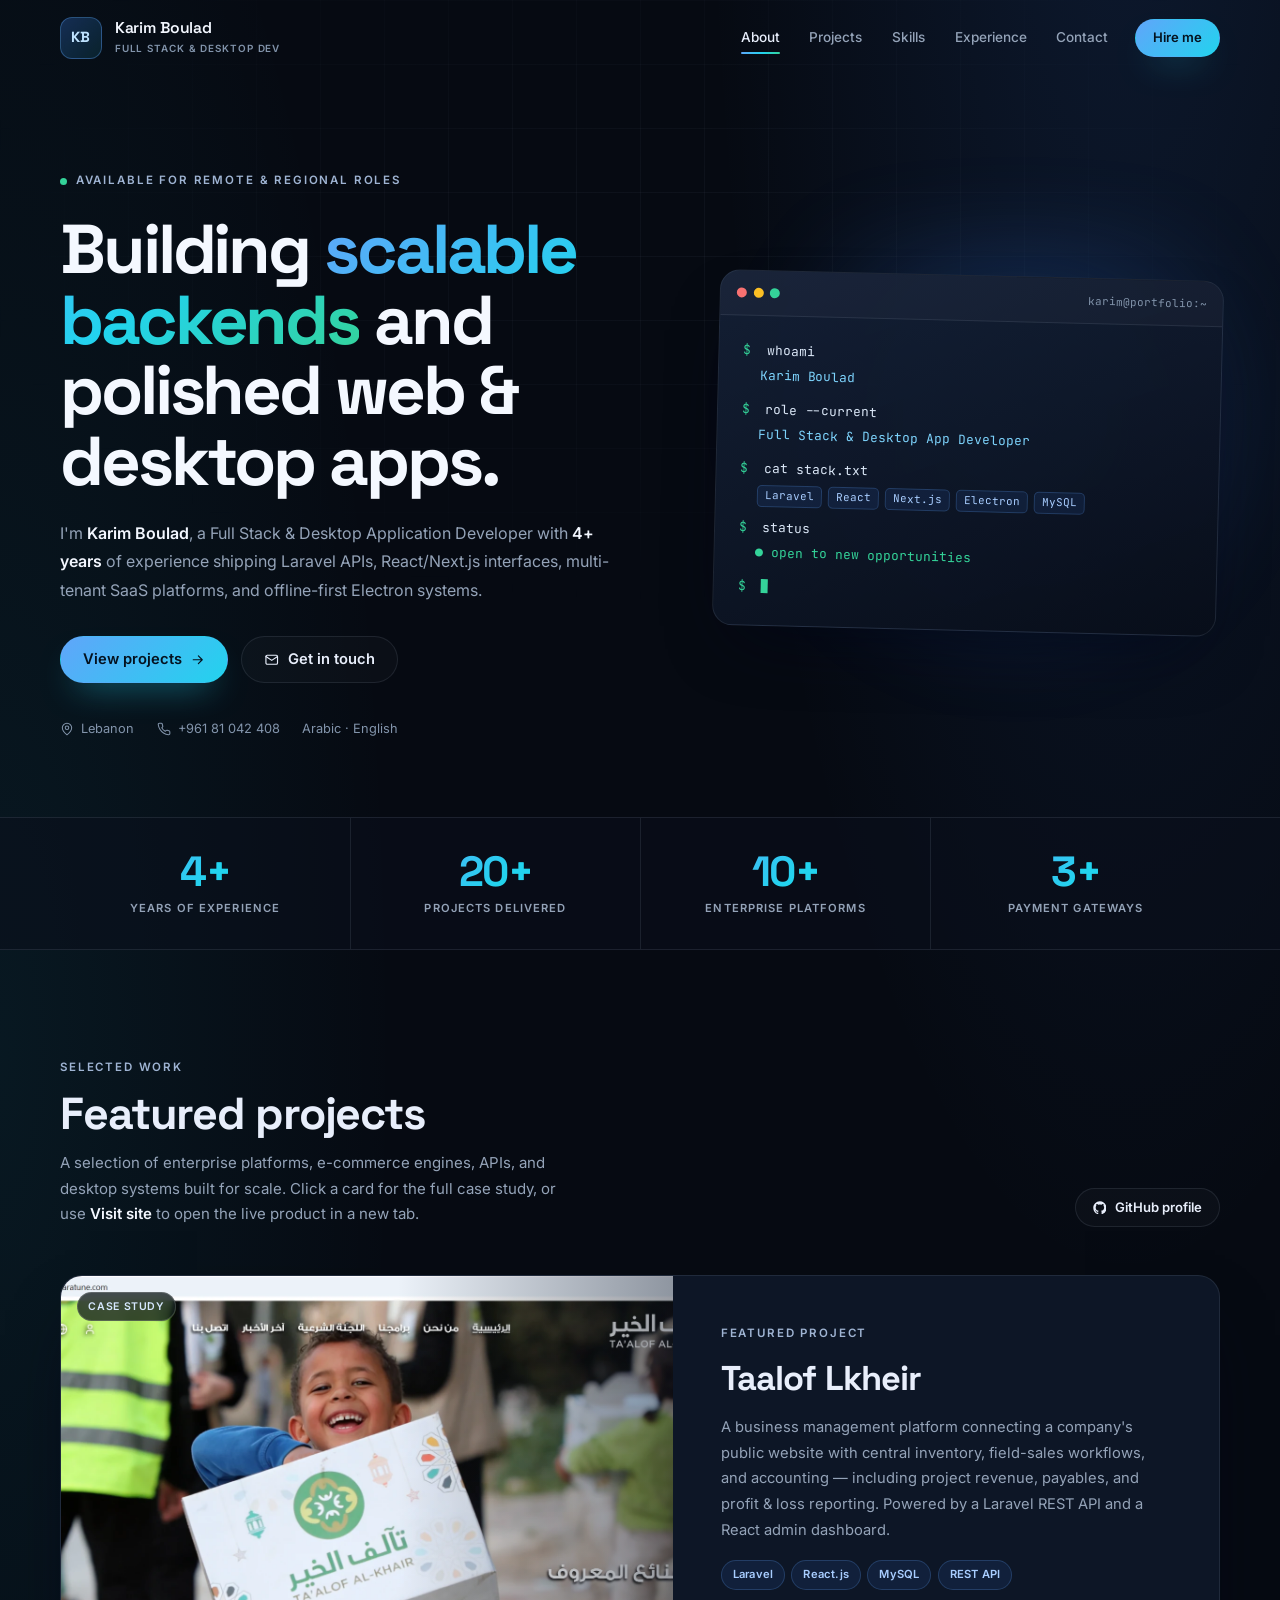
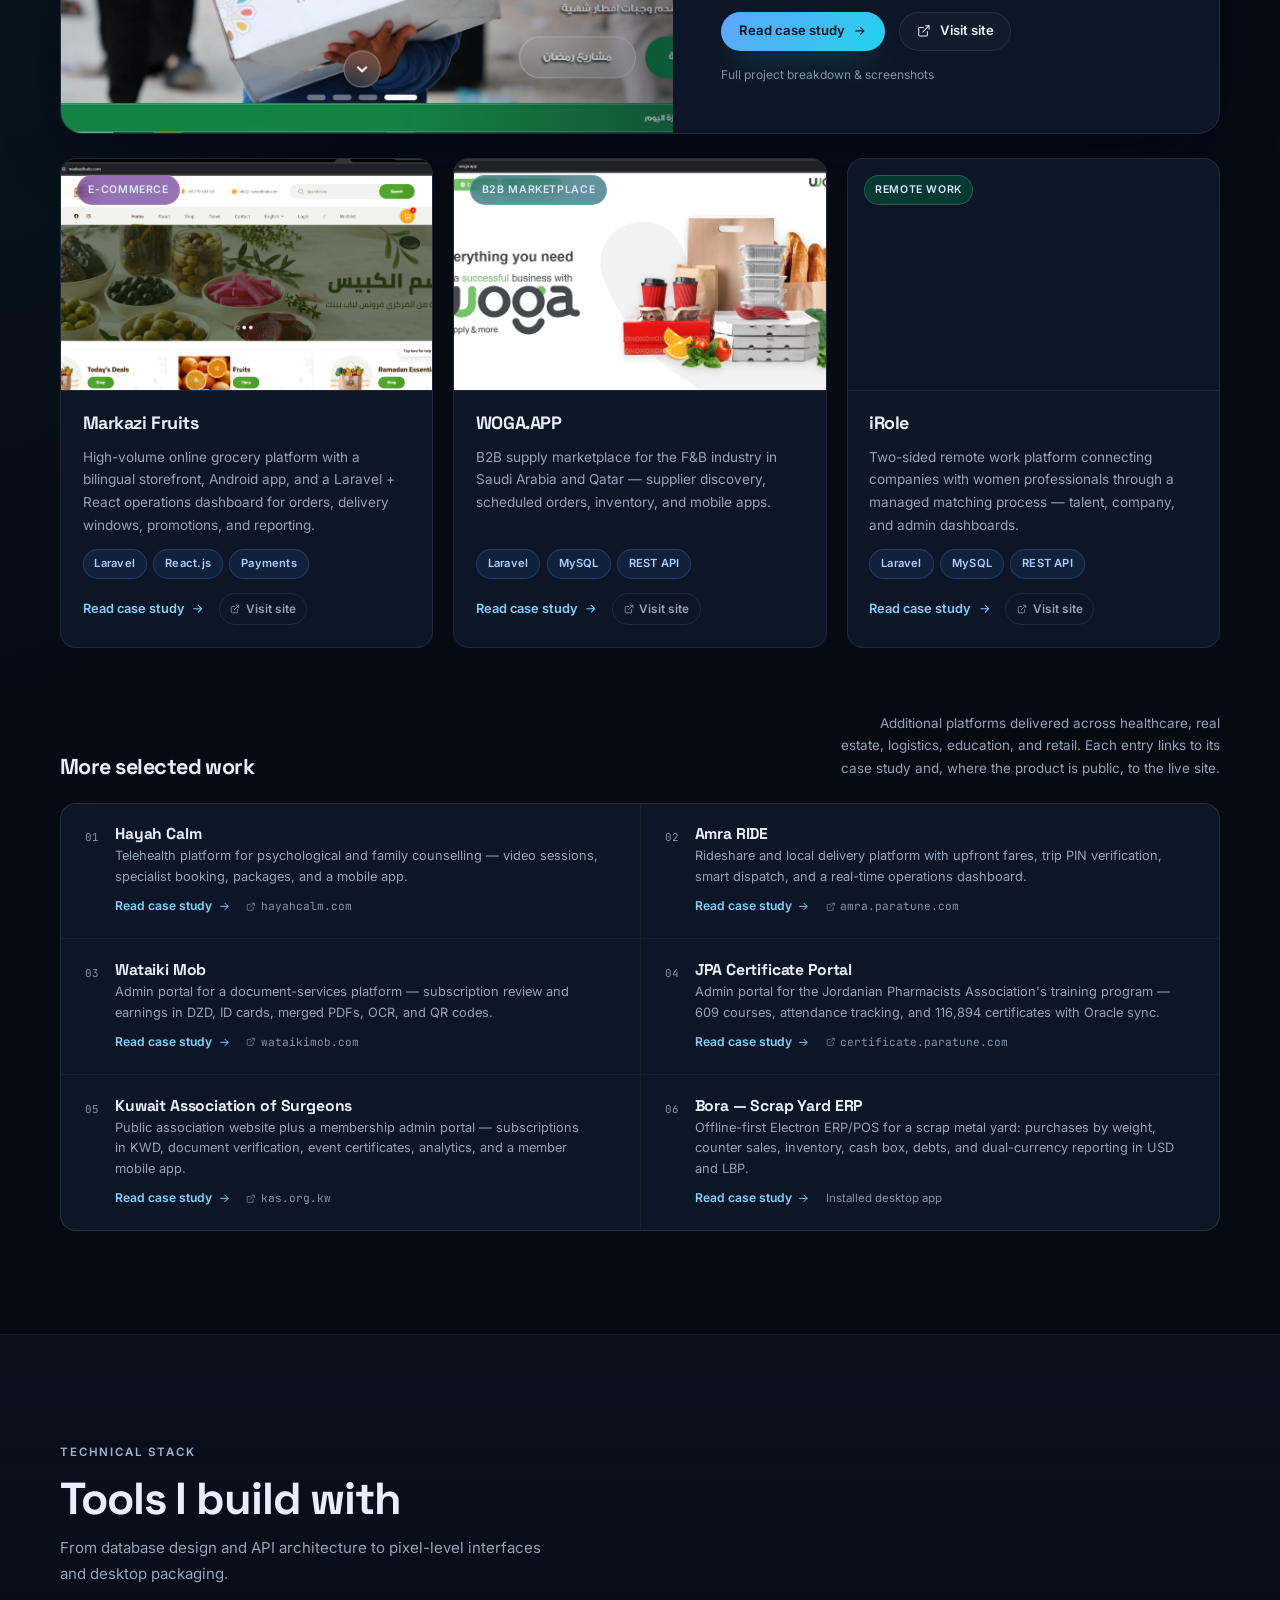
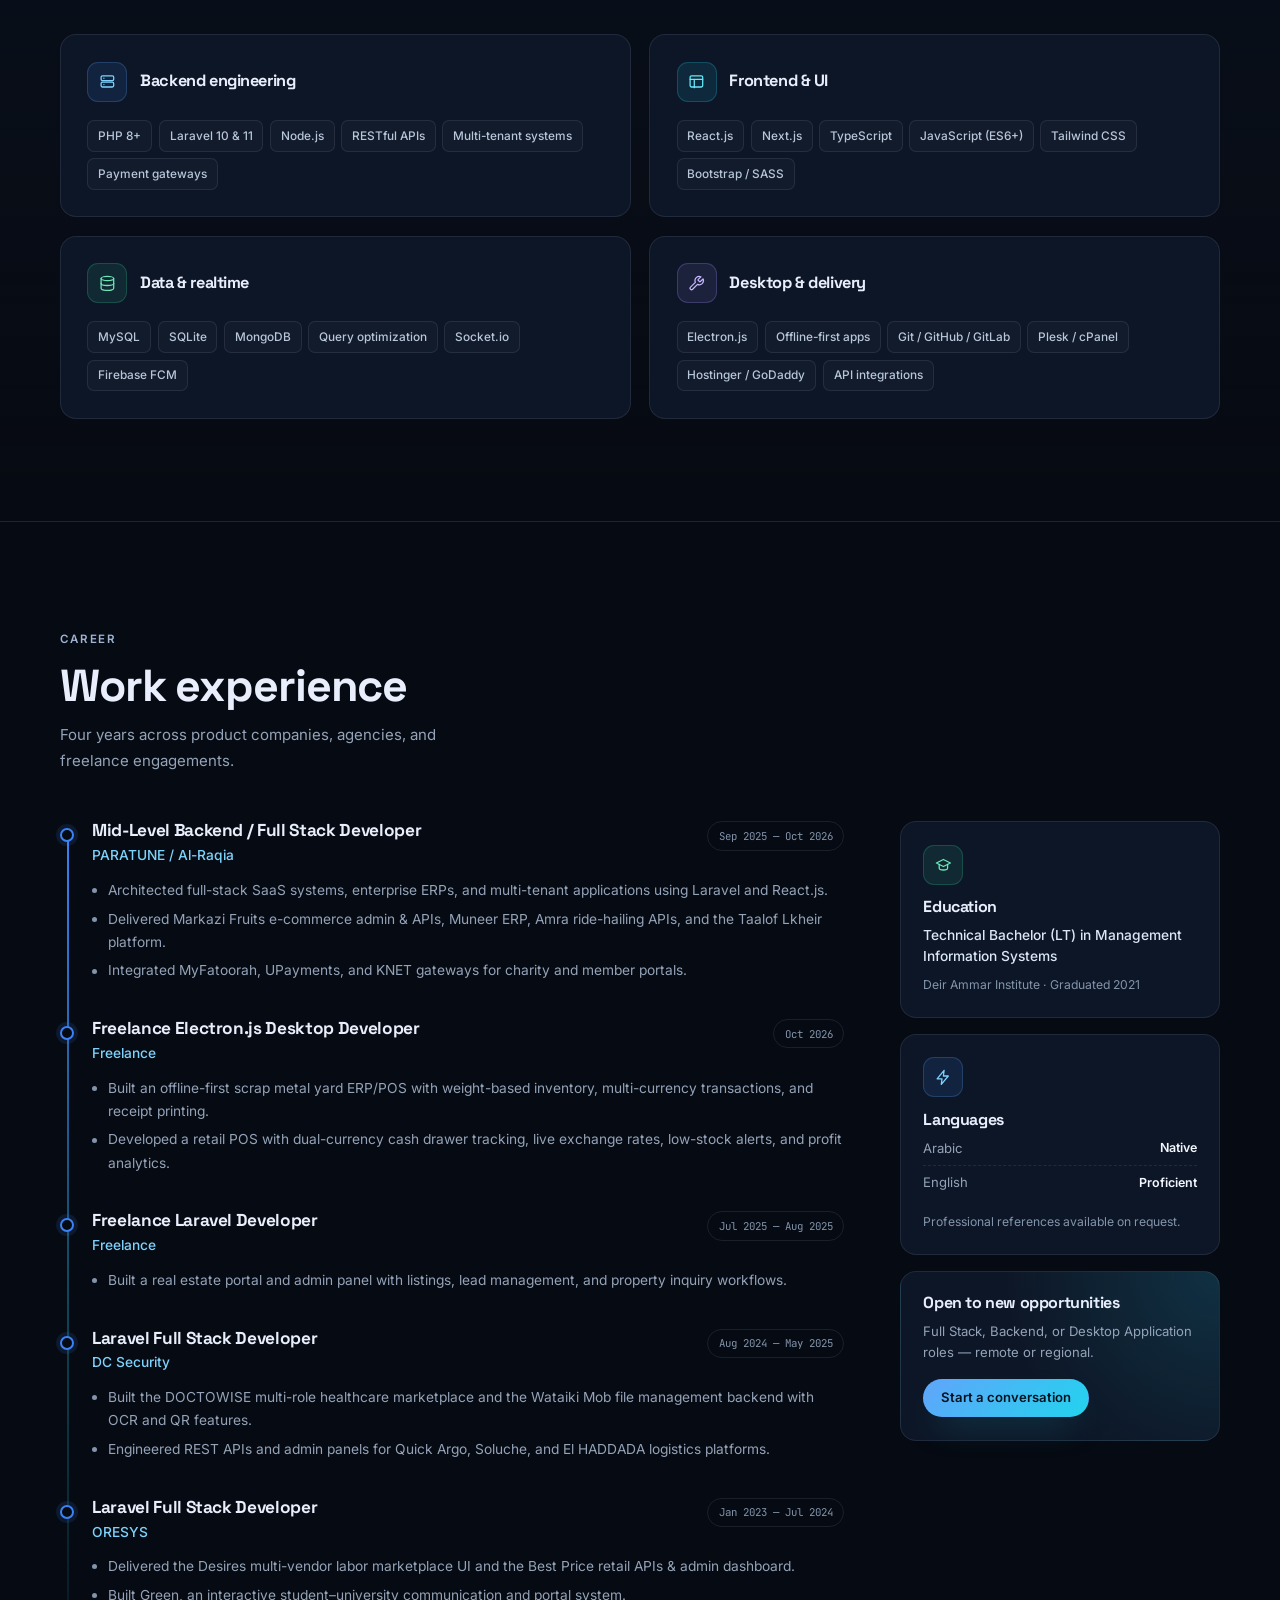
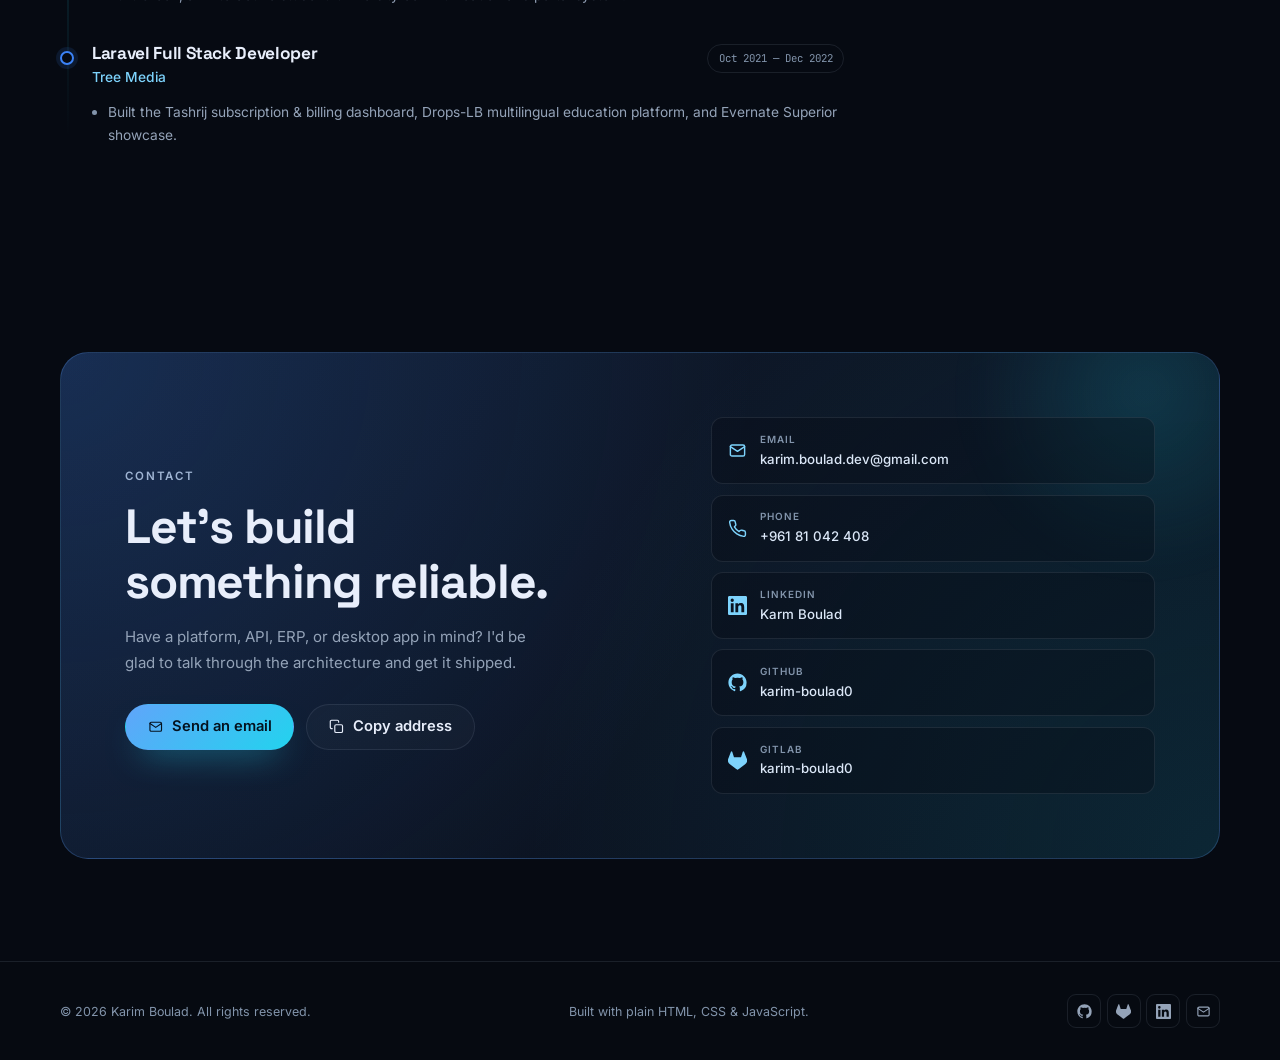
==== commit 3f3fa594: "feat: swap Amra RIDE and WOGA.APP project cards on portfolio index" ====
--- a/index.html
+++ b/index.html
@@ -266,23 +266,23 @@
 
                     <article class="project-card reveal">
                         <div class="project-media has-shot">
-                            <img src="assets/imgs/amra-landing-page.webp" alt="Amra RIDE landing page" width="1920" height="977" loading="lazy" decoding="async">
-                            <span class="media-badge media-badge-cyan">Ride-hailing</span>
+                            <img src="assets/imgs/woga-landing-page.webp" alt="WOGA.APP landing page" width="1920" height="977" loading="lazy" decoding="async">
+                            <span class="media-badge media-badge-cyan">B2B marketplace</span>
                         </div>
                         <div class="project-body">
-                            <h3><a class="project-title-link" href="projects/amra-ride.html" aria-label="Read the Amra RIDE case study">Amra RIDE</a></h3>
-                            <p>Rideshare and local delivery platform with upfront fares, trip PIN verification, smart dispatch, and a real-time operations dashboard.</p>
+                            <h3><a class="project-title-link" href="projects/woga.html" aria-label="Read the WOGA case study">WOGA.APP</a></h3>
+                            <p>B2B supply marketplace for the F&amp;B industry in Saudi Arabia and Qatar — supplier discovery, scheduled orders, inventory, and mobile apps.</p>
                             <ul class="tags" aria-label="Technologies used">
                                 <li>Laravel</li>
                                 <li>MySQL</li>
                                 <li>REST API</li>
                             </ul>
                             <div class="project-actions">
-                                <a class="project-link" href="projects/amra-ride.html">
+                                <a class="project-link" href="projects/woga.html">
                                     Read case study
                                     <svg class="icon" aria-hidden="true"><use href="#i-arrow-right"></use></svg>
                                 </a>
-                                <a class="project-visit" href="https://amra.paratune.com" target="_blank" rel="noopener" aria-label="Visit amra.paratune.com (opens in a new tab)">
+                                <a class="project-visit" href="https://woga.app" target="_blank" rel="noopener" aria-label="Visit woga.app (opens in a new tab)">
                                     <svg class="icon" aria-hidden="true"><use href="#i-external"></use></svg>
                                     Visit site
                                 </a>
@@ -344,16 +344,16 @@
                         <li class="other-item">
                             <span class="other-num">02</span>
                             <div>
-                                <h4>WOGA.APP</h4>
-                                <p>B2B supply marketplace for the F&amp;B industry in Saudi Arabia and Qatar — supplier discovery, scheduled orders, inventory, and mobile apps.</p>
+                                <h4>Amra RIDE</h4>
+                                <p>Rideshare and local delivery platform with upfront fares, trip PIN verification, smart dispatch, and a real-time operations dashboard.</p>
                                 <div class="other-links">
-                                    <a class="other-cta" href="projects/woga.html">
+                                    <a class="other-cta" href="projects/amra-ride.html">
                                         Read case study
                                         <svg class="icon" aria-hidden="true"><use href="#i-arrow-right"></use></svg>
                                     </a>
-                                    <a class="other-visit" href="https://woga.app" target="_blank" rel="noopener" aria-label="Visit woga.app (opens in a new tab)">
+                                    <a class="other-visit" href="https://amra.paratune.com" target="_blank" rel="noopener" aria-label="Visit amra.paratune.com (opens in a new tab)">
                                         <svg class="icon" aria-hidden="true"><use href="#i-external"></use></svg>
-                                        woga.app
+                                        amra.paratune.com
                                     </a>
                                 </div>
                             </div>
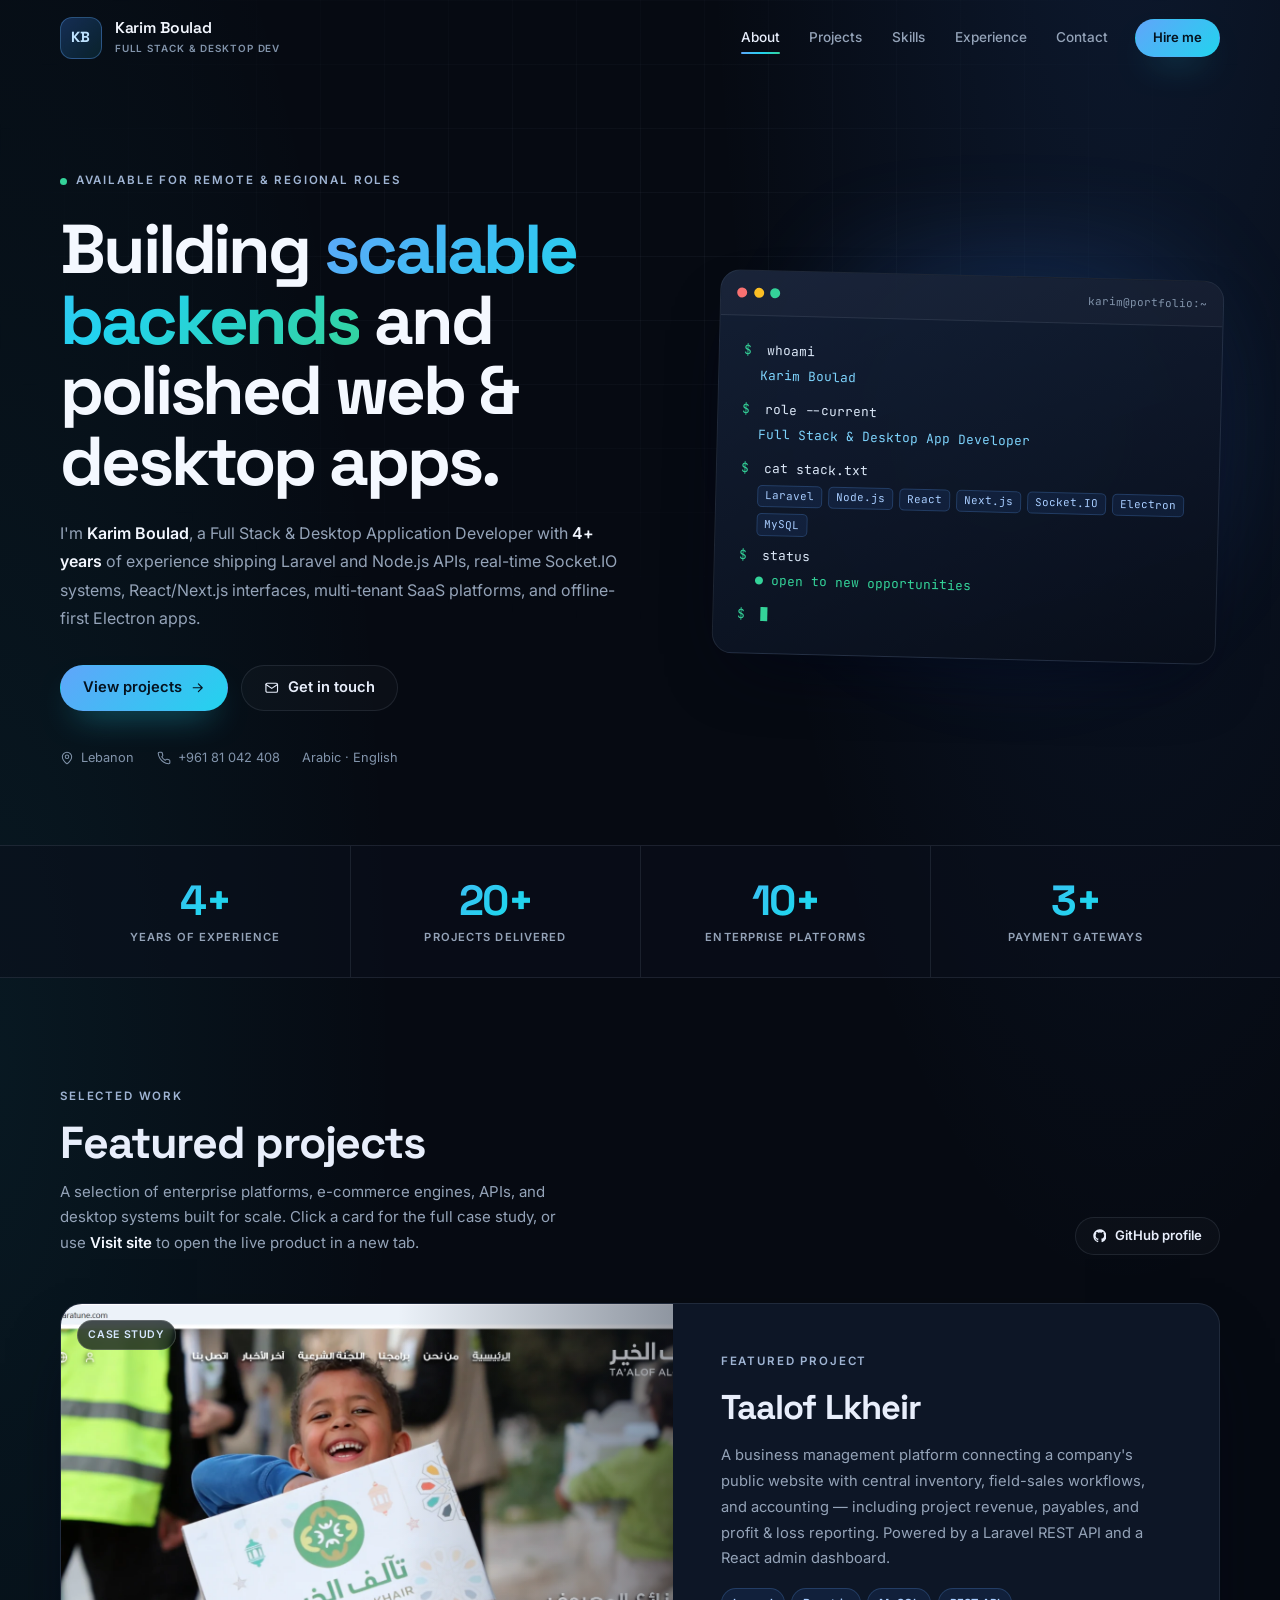
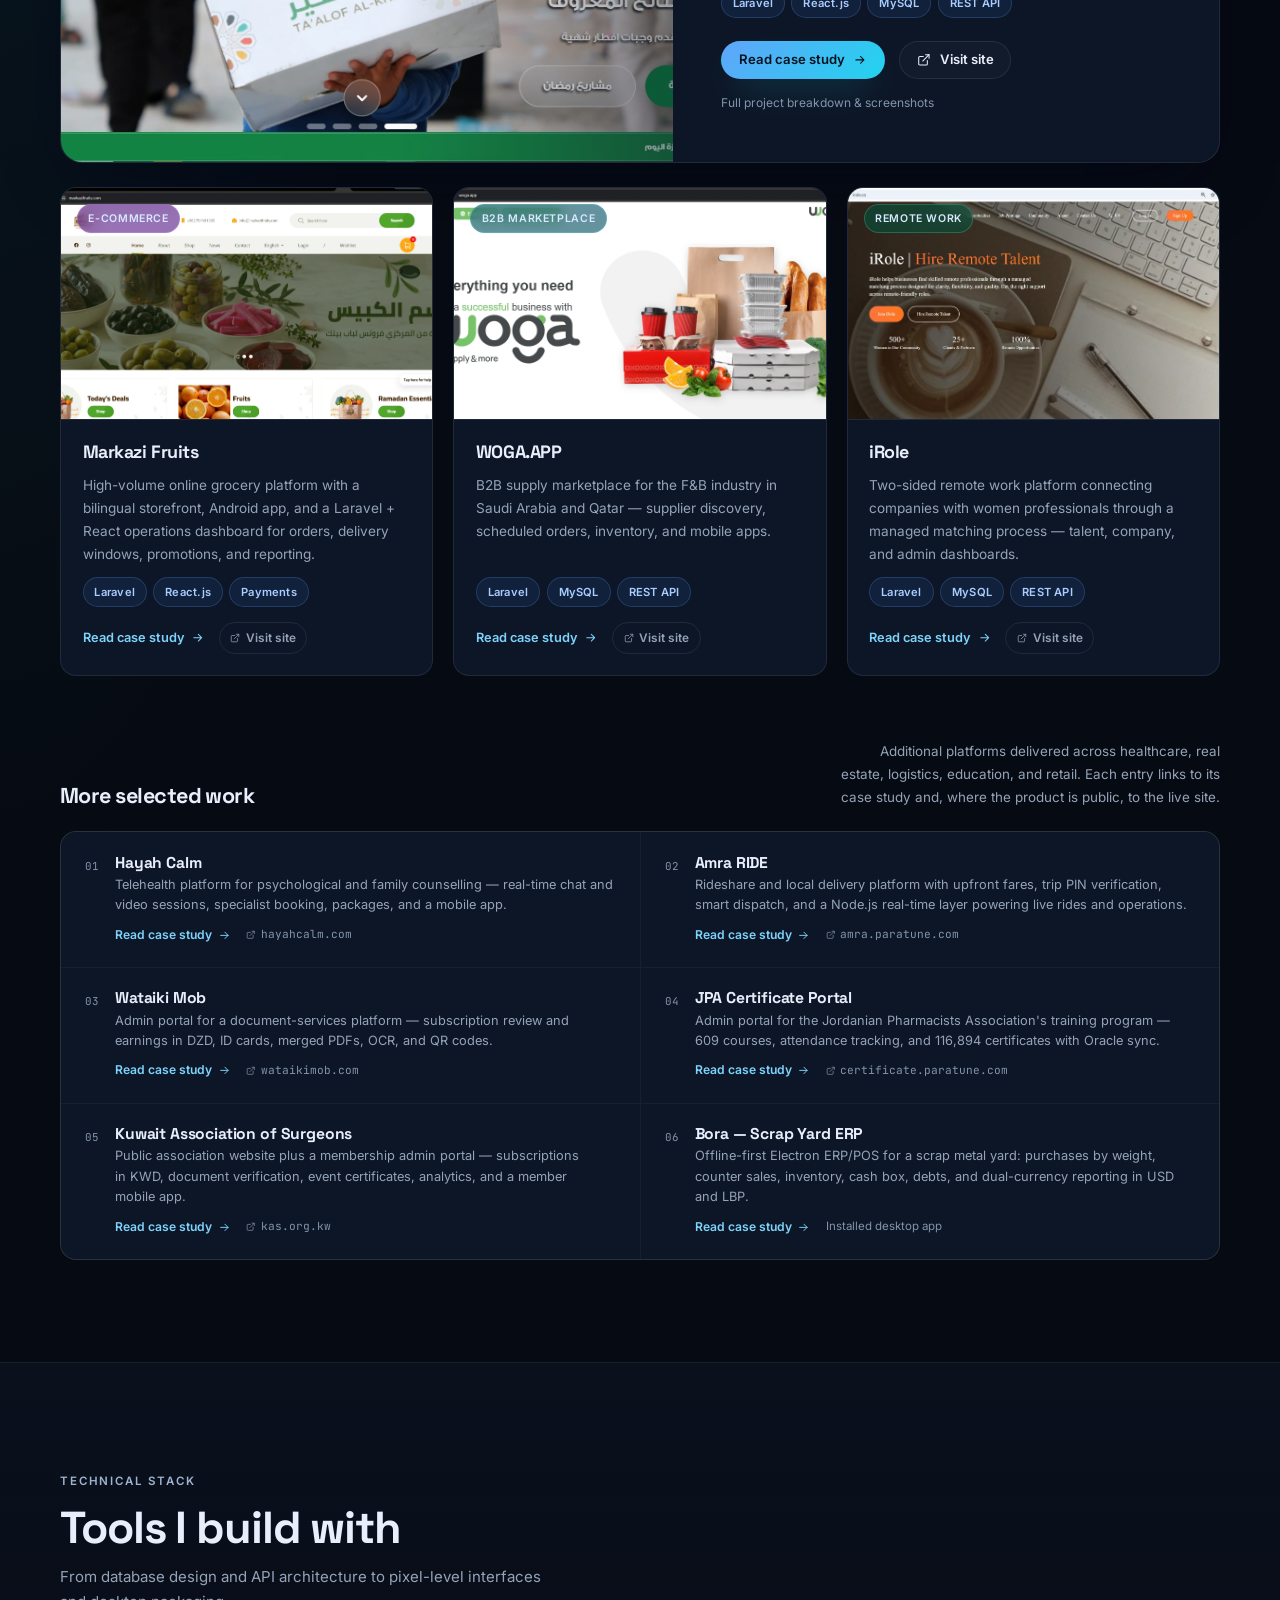
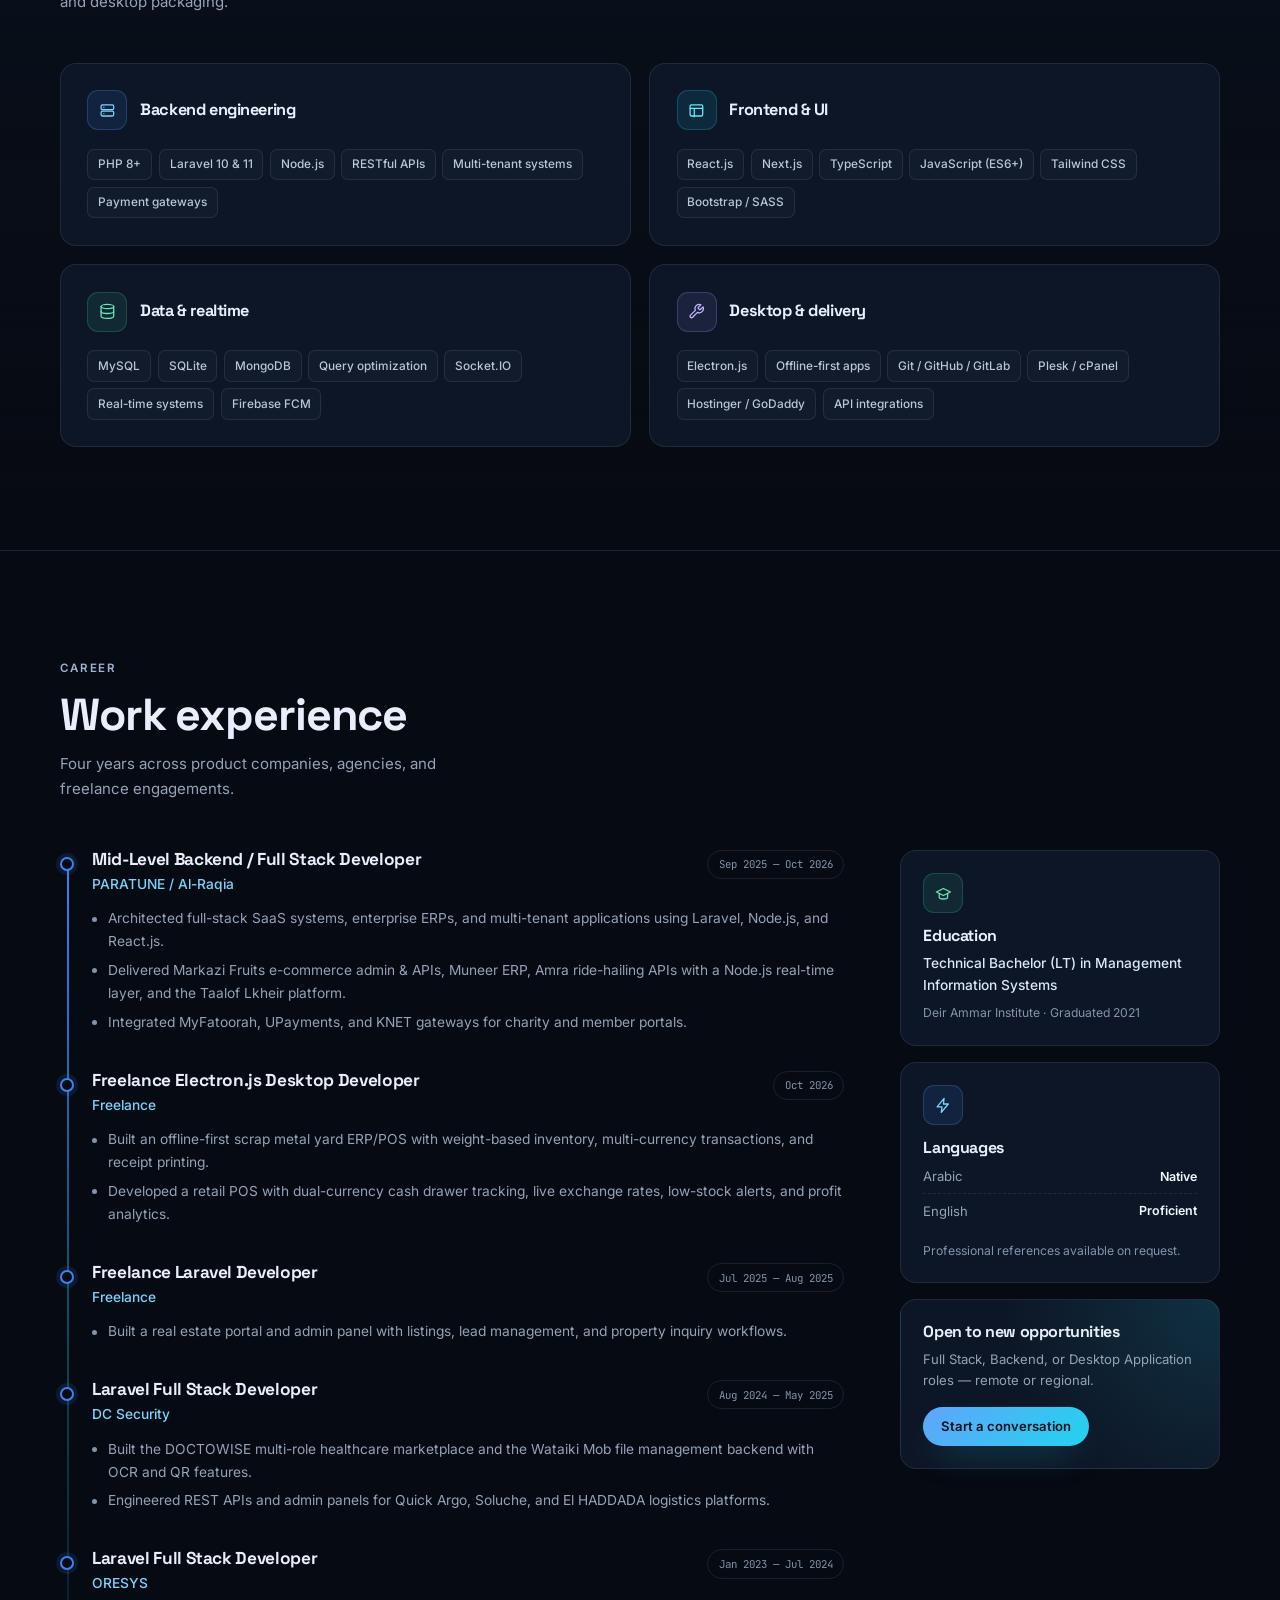
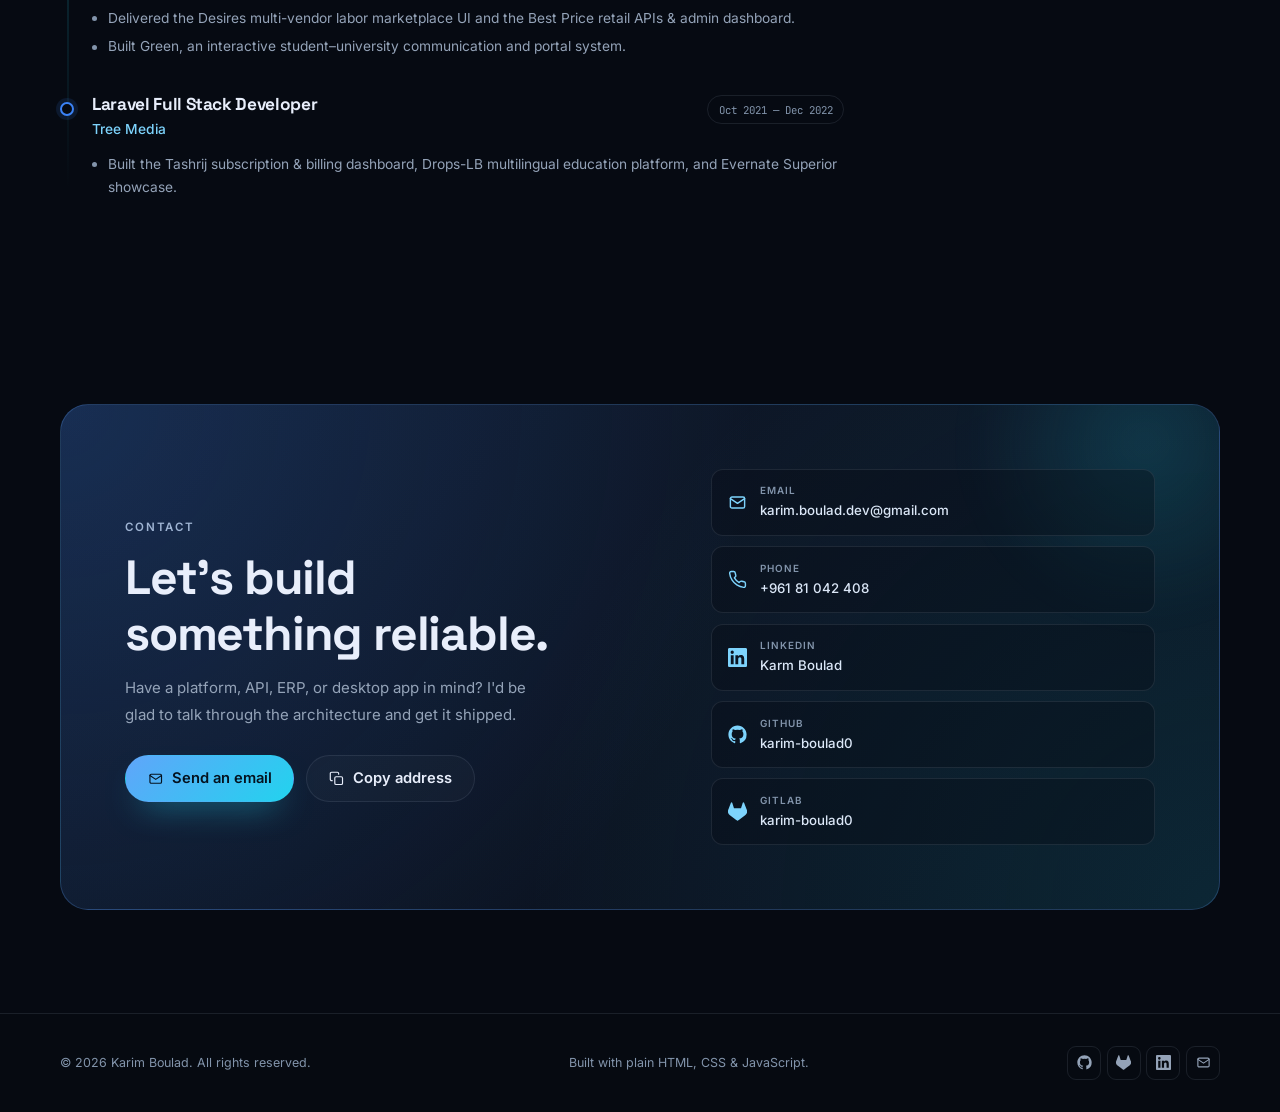
==== commit b8a9e143: "Highlight Node.js and Socket.IO real-time work on Hayah Calm and Amra RIDE" ====
--- a/index.html
+++ b/index.html
@@ -4,13 +4,13 @@
     <meta charset="UTF-8">
     <meta name="viewport" content="width=device-width, initial-scale=1.0">
     <title>Karim Boulad — Full Stack &amp; Desktop Application Developer</title>
-    <meta name="description" content="Karim Boulad is a Full Stack &amp; Desktop Application Developer based in Lebanon with 4+ years of experience in Laravel, React.js, Next.js, REST APIs, and offline-first Electron applications.">
+    <meta name="description" content="Karim Boulad is a Full Stack &amp; Desktop Application Developer based in Lebanon with 4+ years of experience in Laravel, Node.js, React.js, Next.js, REST APIs, real-time Socket.IO systems, and offline-first Electron applications.">
     <meta name="author" content="Karim Boulad">
     <meta name="theme-color" content="#060a12">
 
     <meta property="og:type" content="website">
     <meta property="og:title" content="Karim Boulad — Full Stack &amp; Desktop Application Developer">
-    <meta property="og:description" content="4+ years building scalable Laravel APIs, React/Next.js interfaces, multi-tenant platforms, and offline-first Electron apps.">
+    <meta property="og:description" content="4+ years building scalable Laravel and Node.js APIs, real-time Socket.IO systems, React/Next.js interfaces, multi-tenant platforms, and offline-first Electron apps.">
     <meta property="og:url" content="https://karim-boulad0.github.io/">
 
     <script type="application/ld+json">
@@ -20,14 +20,14 @@
         "name": "Karim Boulad",
         "alternateName": "Karm Boulad",
         "jobTitle": "Full Stack Web Developer",
-        "description": "Full Stack Web Developer specializing in Laravel, React.js, and Next.js, building scalable web apps and APIs. Based in Akkar Governorate, Lebanon.",
+        "description": "Full Stack Web Developer specializing in Laravel, Node.js, React.js, and Next.js, building scalable web apps, real-time Socket.IO systems, and APIs. Based in Akkar Governorate, Lebanon.",
         "url": "https://karim-boulad0.github.io/",
         "address": {
             "@type": "PostalAddress",
             "addressRegion": "Akkar Governorate",
             "addressCountry": "LB"
         },
-        "knowsAbout": ["Laravel", "React.js", "Next.js", "MySQL", "REST APIs", "Electron"],
+        "knowsAbout": ["Laravel", "Node.js", "Socket.IO", "React.js", "Next.js", "MySQL", "REST APIs", "Electron"],
         "sameAs": [
             "https://www.linkedin.com/in/karm-boulad-44a4b9244/",
             "https://github.com/karim-boulad0",
@@ -113,8 +113,9 @@
 
                     <p class="lead">
                         I'm <strong>Karim Boulad</strong>, a Full Stack &amp; Desktop Application Developer with
-                        <strong>4+ years</strong> of experience shipping Laravel APIs, React/Next.js interfaces,
-                        multi-tenant SaaS platforms, and offline-first Electron systems.
+                        <strong>4+ years</strong> of experience shipping Laravel and Node.js APIs, real-time
+                        Socket.IO systems, React/Next.js interfaces, multi-tenant SaaS platforms, and offline-first
+                        Electron apps.
                     </p>
 
                     <div class="hero-actions">
@@ -150,7 +151,7 @@
 
                             <p class="t-line"><span class="prompt">$</span> cat stack.txt</p>
                             <div class="t-tags">
-                                <span>Laravel</span><span>React</span><span>Next.js</span><span>Electron</span><span>MySQL</span>
+                                <span>Laravel</span><span>Node.js</span><span>React</span><span>Next.js</span><span>Socket.IO</span><span>Electron</span><span>MySQL</span>
                             </div>
 
                             <p class="t-line"><span class="prompt">$</span> status</p>
@@ -328,7 +329,7 @@
                             <span class="other-num">01</span>
                             <div>
                                 <h4>Hayah Calm</h4>
-                                <p>Telehealth platform for psychological and family counselling — video sessions, specialist booking, packages, and a mobile app.</p>
+                                <p>Telehealth platform for psychological and family counselling — real-time chat and video sessions, specialist booking, packages, and a mobile app.</p>
                                 <div class="other-links">
                                     <a class="other-cta" href="projects/hayah-calm.html">
                                         Read case study
@@ -345,7 +346,7 @@
                             <span class="other-num">02</span>
                             <div>
                                 <h4>Amra RIDE</h4>
-                                <p>Rideshare and local delivery platform with upfront fares, trip PIN verification, smart dispatch, and a real-time operations dashboard.</p>
+                                <p>Rideshare and local delivery platform with upfront fares, trip PIN verification, smart dispatch, and a Node.js real-time layer powering live rides and operations.</p>
                                 <div class="other-links">
                                     <a class="other-cta" href="projects/amra-ride.html">
                                         Read case study
@@ -480,7 +481,8 @@
                             <li>SQLite</li>
                             <li>MongoDB</li>
                             <li>Query optimization</li>
-                            <li>Socket.io</li>
+                            <li>Socket.IO</li>
+                            <li>Real-time systems</li>
                             <li>Firebase FCM</li>
                         </ul>
                     </article>
@@ -525,8 +527,8 @@
                                 <span class="timeline-date">Sep 2025 — Oct 2026</span>
                             </div>
                             <ul>
-                                <li>Architected full-stack SaaS systems, enterprise ERPs, and multi-tenant applications using Laravel and React.js.</li>
-                                <li>Delivered Markazi Fruits e-commerce admin &amp; APIs, Muneer ERP, Amra ride-hailing APIs, and the Taalof Lkheir platform.</li>
+                                <li>Architected full-stack SaaS systems, enterprise ERPs, and multi-tenant applications using Laravel, Node.js, and React.js.</li>
+                                <li>Delivered Markazi Fruits e-commerce admin &amp; APIs, Muneer ERP, Amra ride-hailing APIs with a Node.js real-time layer, and the Taalof Lkheir platform.</li>
                                 <li>Integrated MyFatoorah, UPayments, and KNET gateways for charity and member portals.</li>
                             </ul>
                         </article>
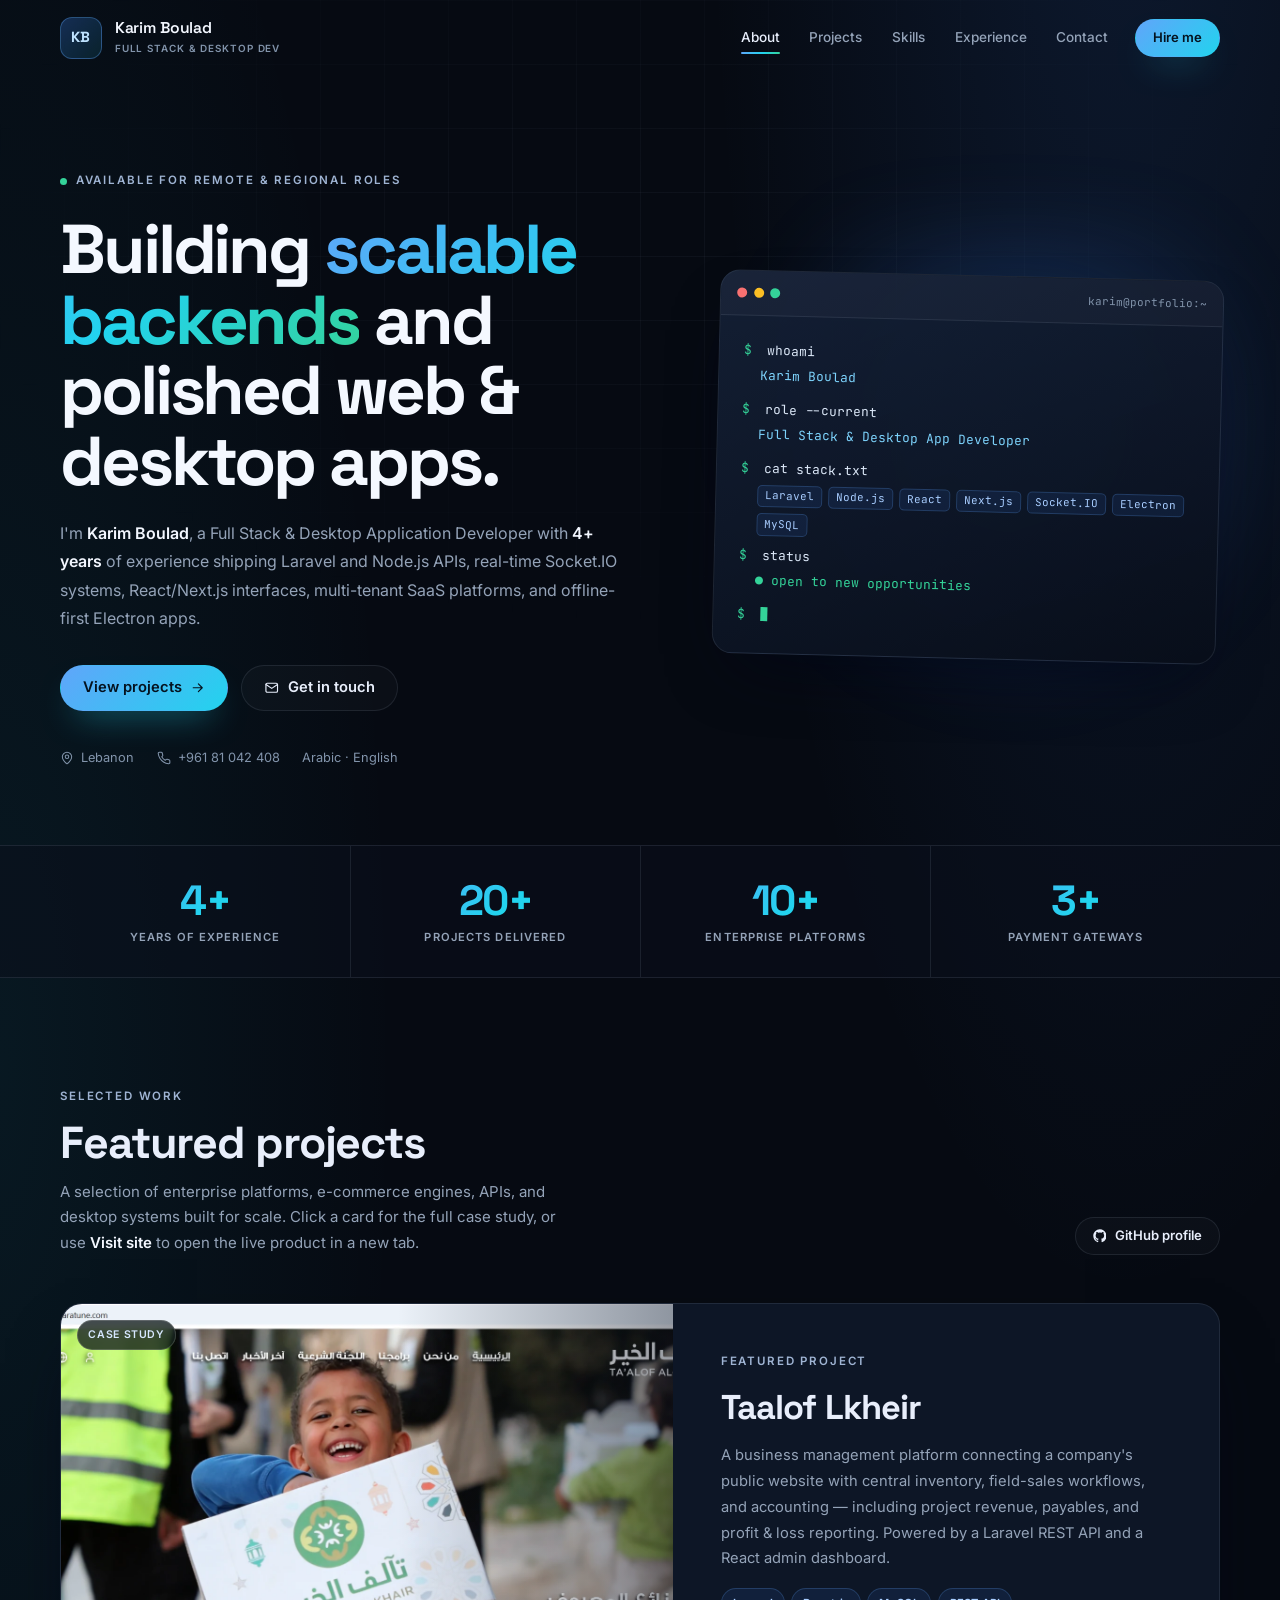
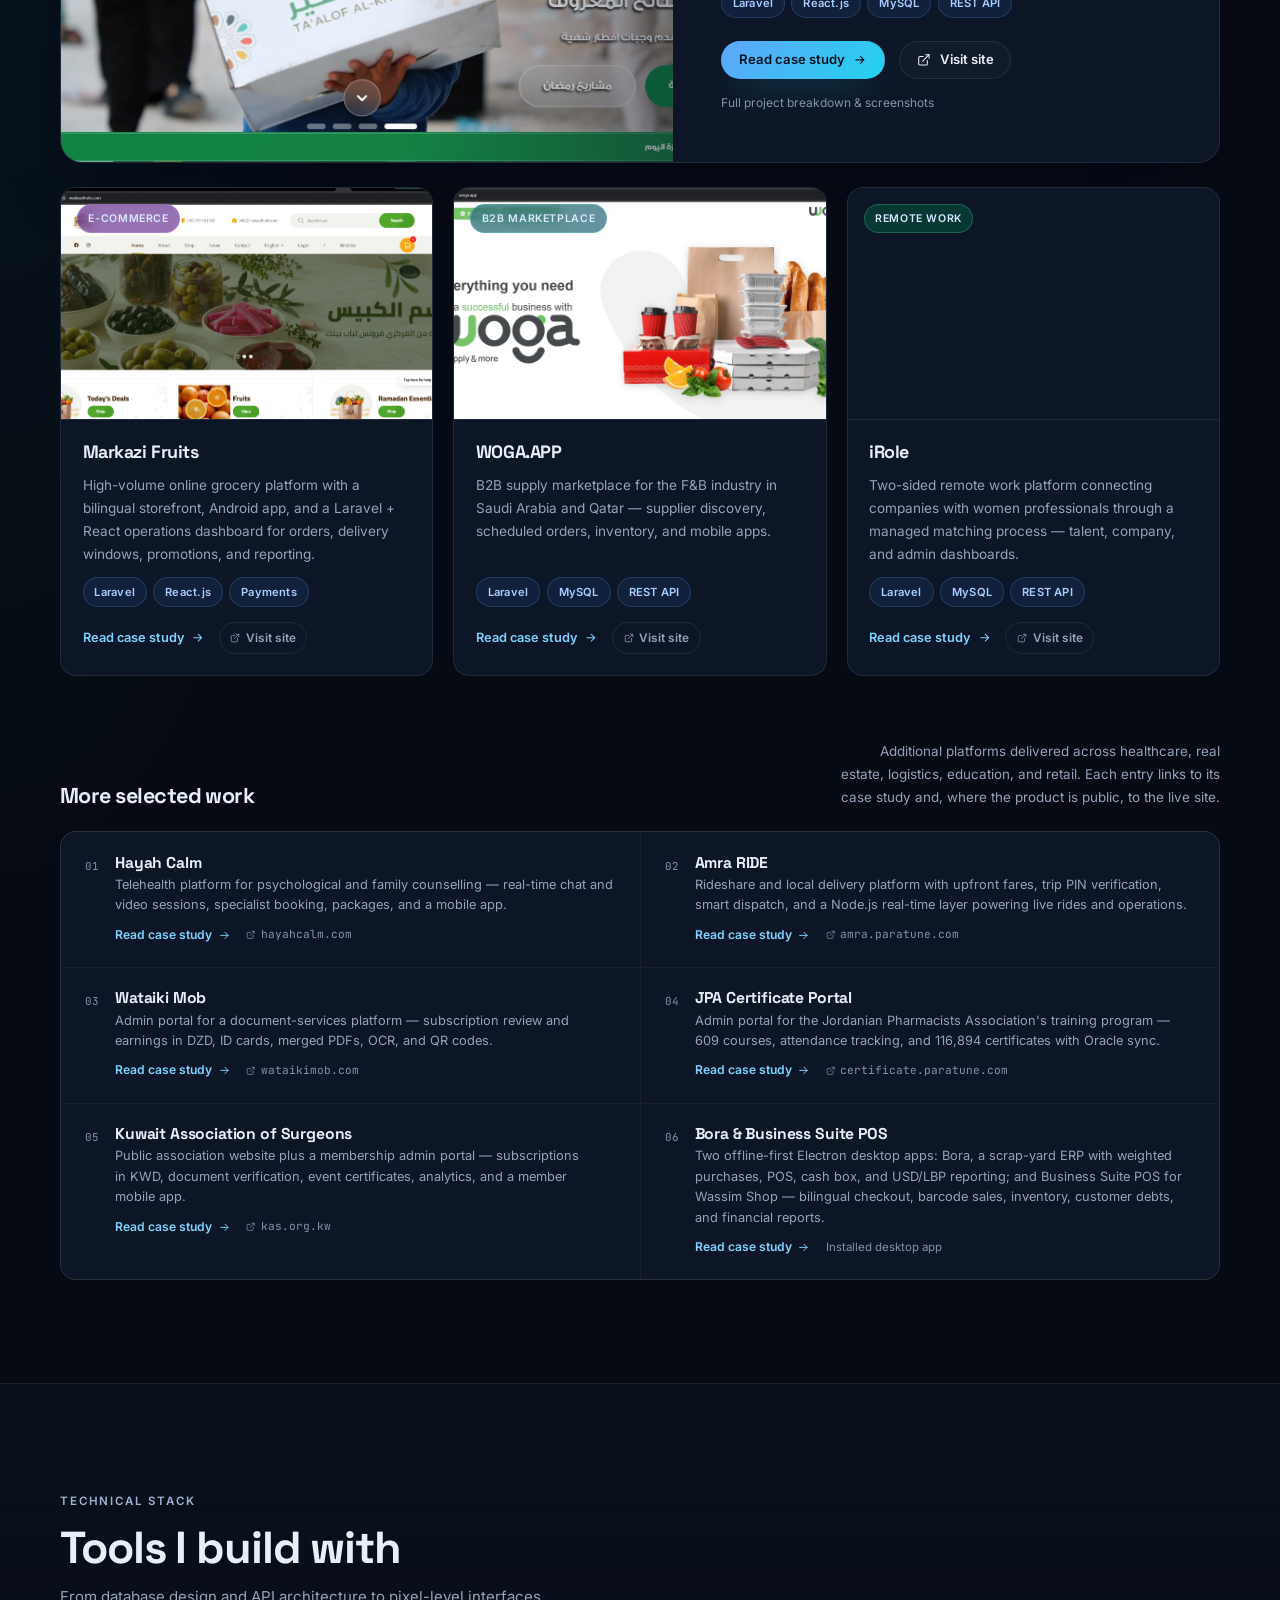
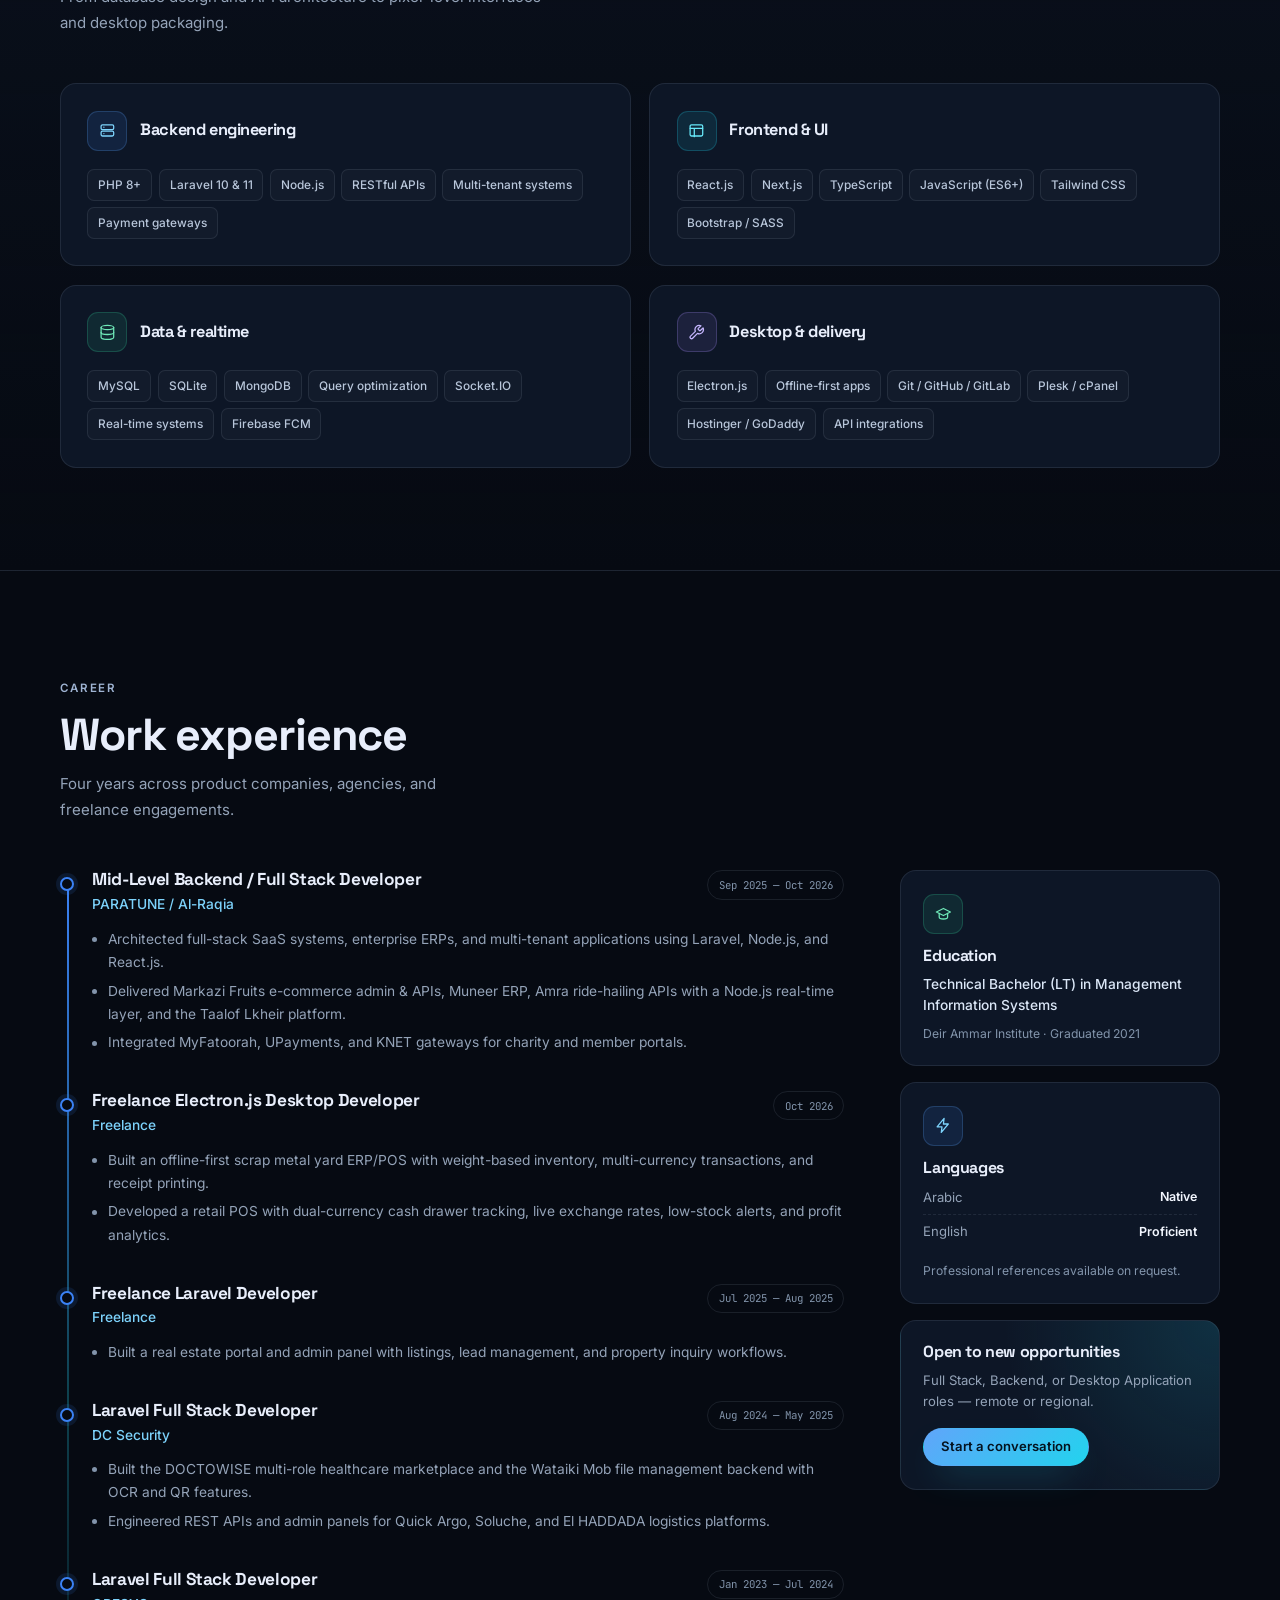
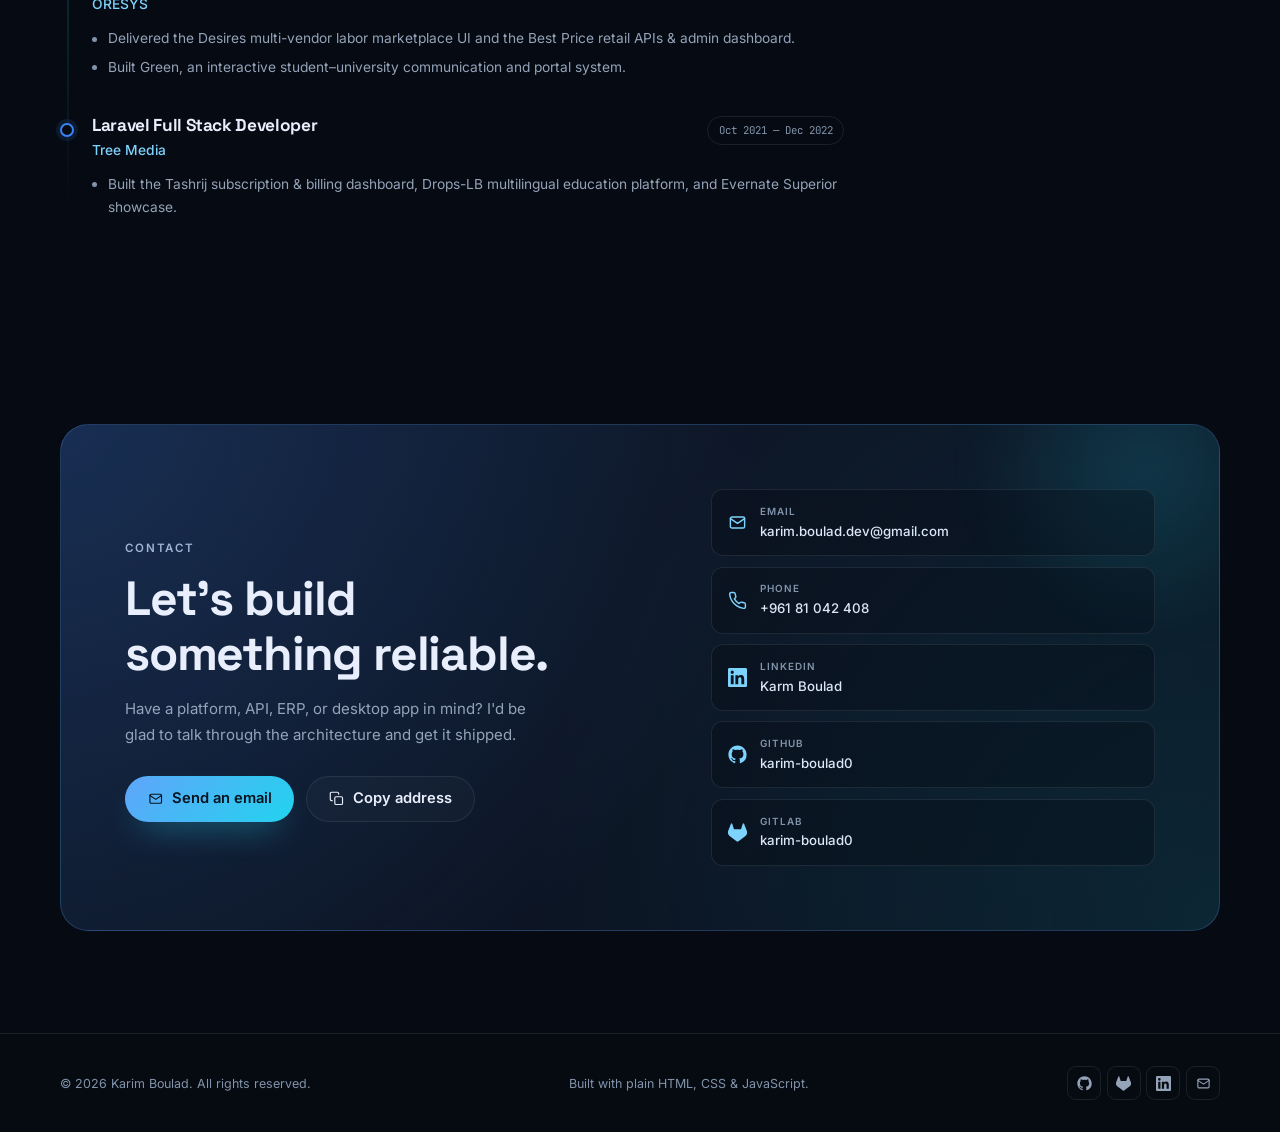
==== commit 719c11e8: "Merge Bora and Business Suite POS into one desktop case study card" ====
--- a/index.html
+++ b/index.html
@@ -413,8 +413,8 @@
                         <li class="other-item">
                             <span class="other-num">06</span>
                             <div>
-                                <h4>Bora — Scrap Yard ERP</h4>
-                                <p>Offline-first Electron ERP/POS for a scrap metal yard: purchases by weight, counter sales, inventory, cash box, debts, and dual-currency reporting in USD and LBP.</p>
+                                <h4>Bora &amp; Business Suite POS</h4>
+                                <p>Two offline-first Electron desktop apps: Bora, a scrap-yard ERP with weighted purchases, POS, cash box, and USD/LBP reporting; and Business Suite POS for Wassim Shop — bilingual checkout, barcode sales, inventory, customer debts, and financial reports.</p>
                                 <div class="other-links">
                                     <a class="other-cta" href="projects/bora.html">
                                         Read case study
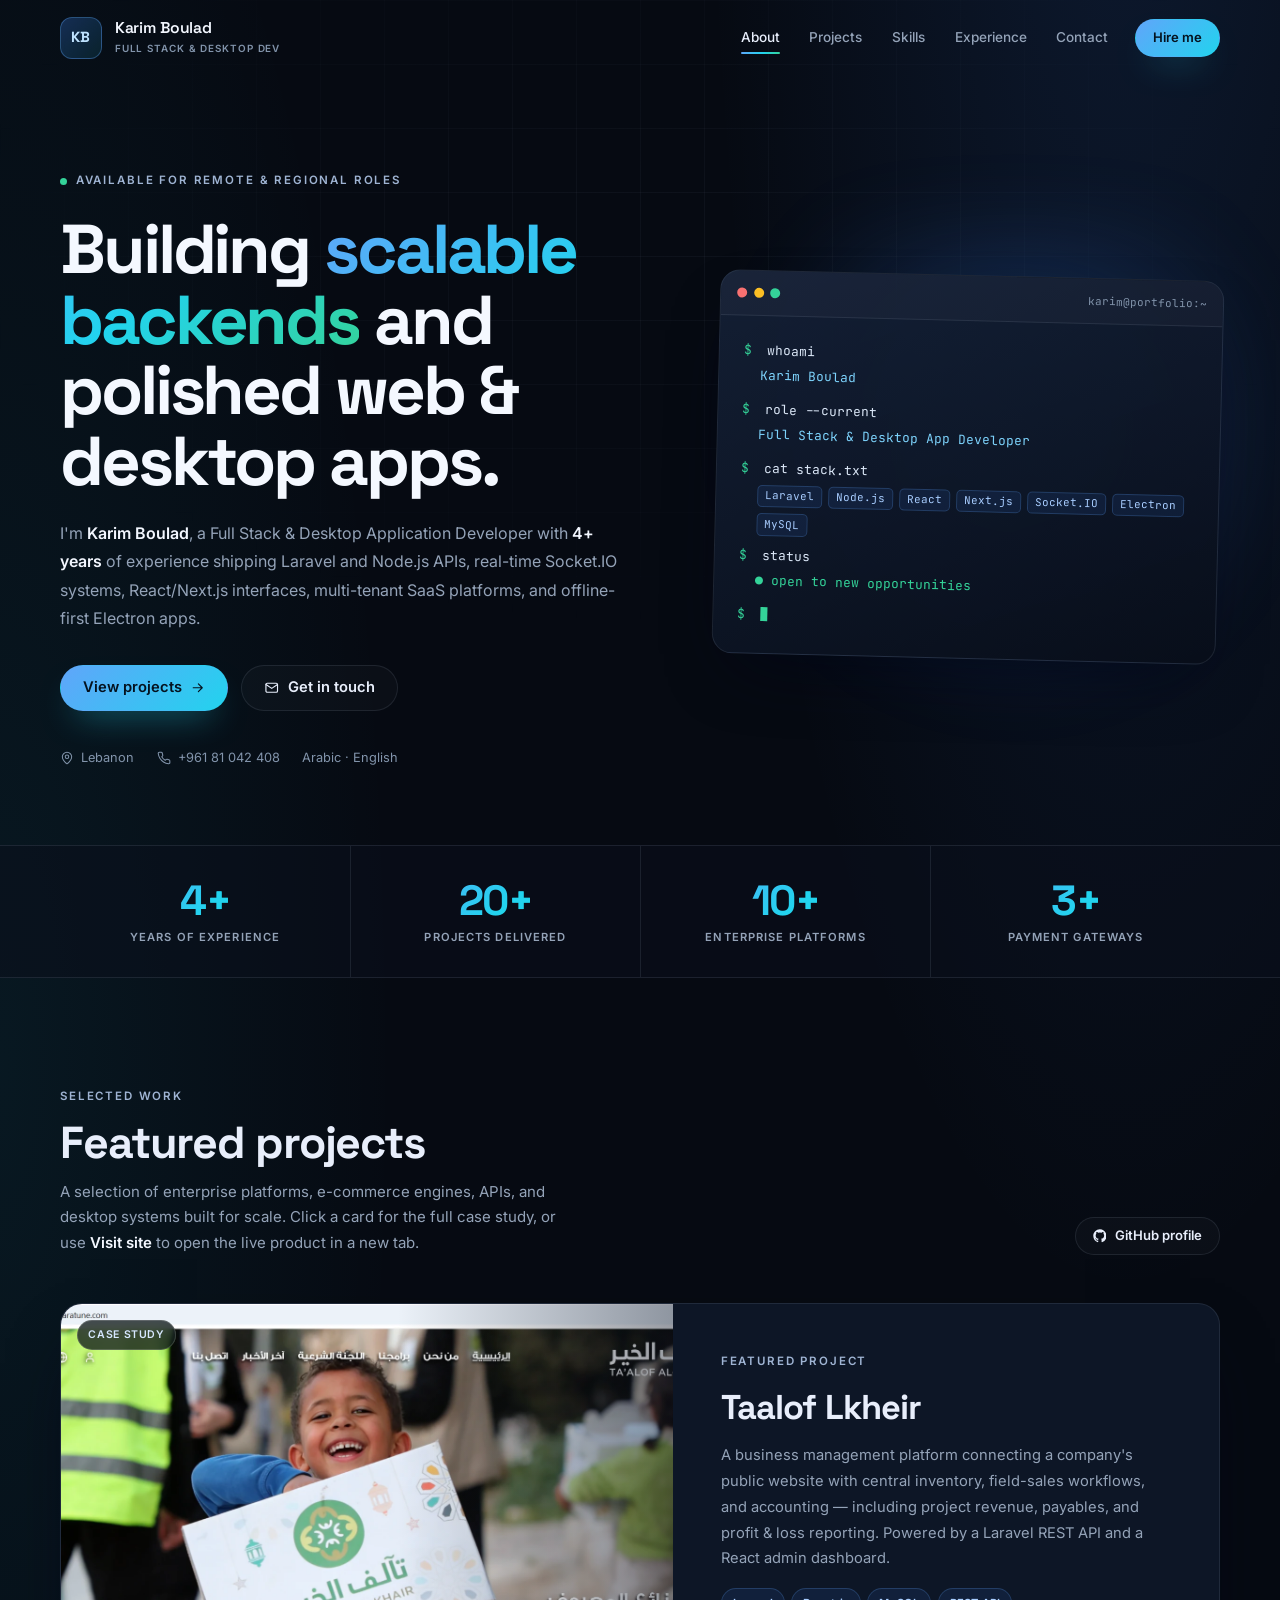
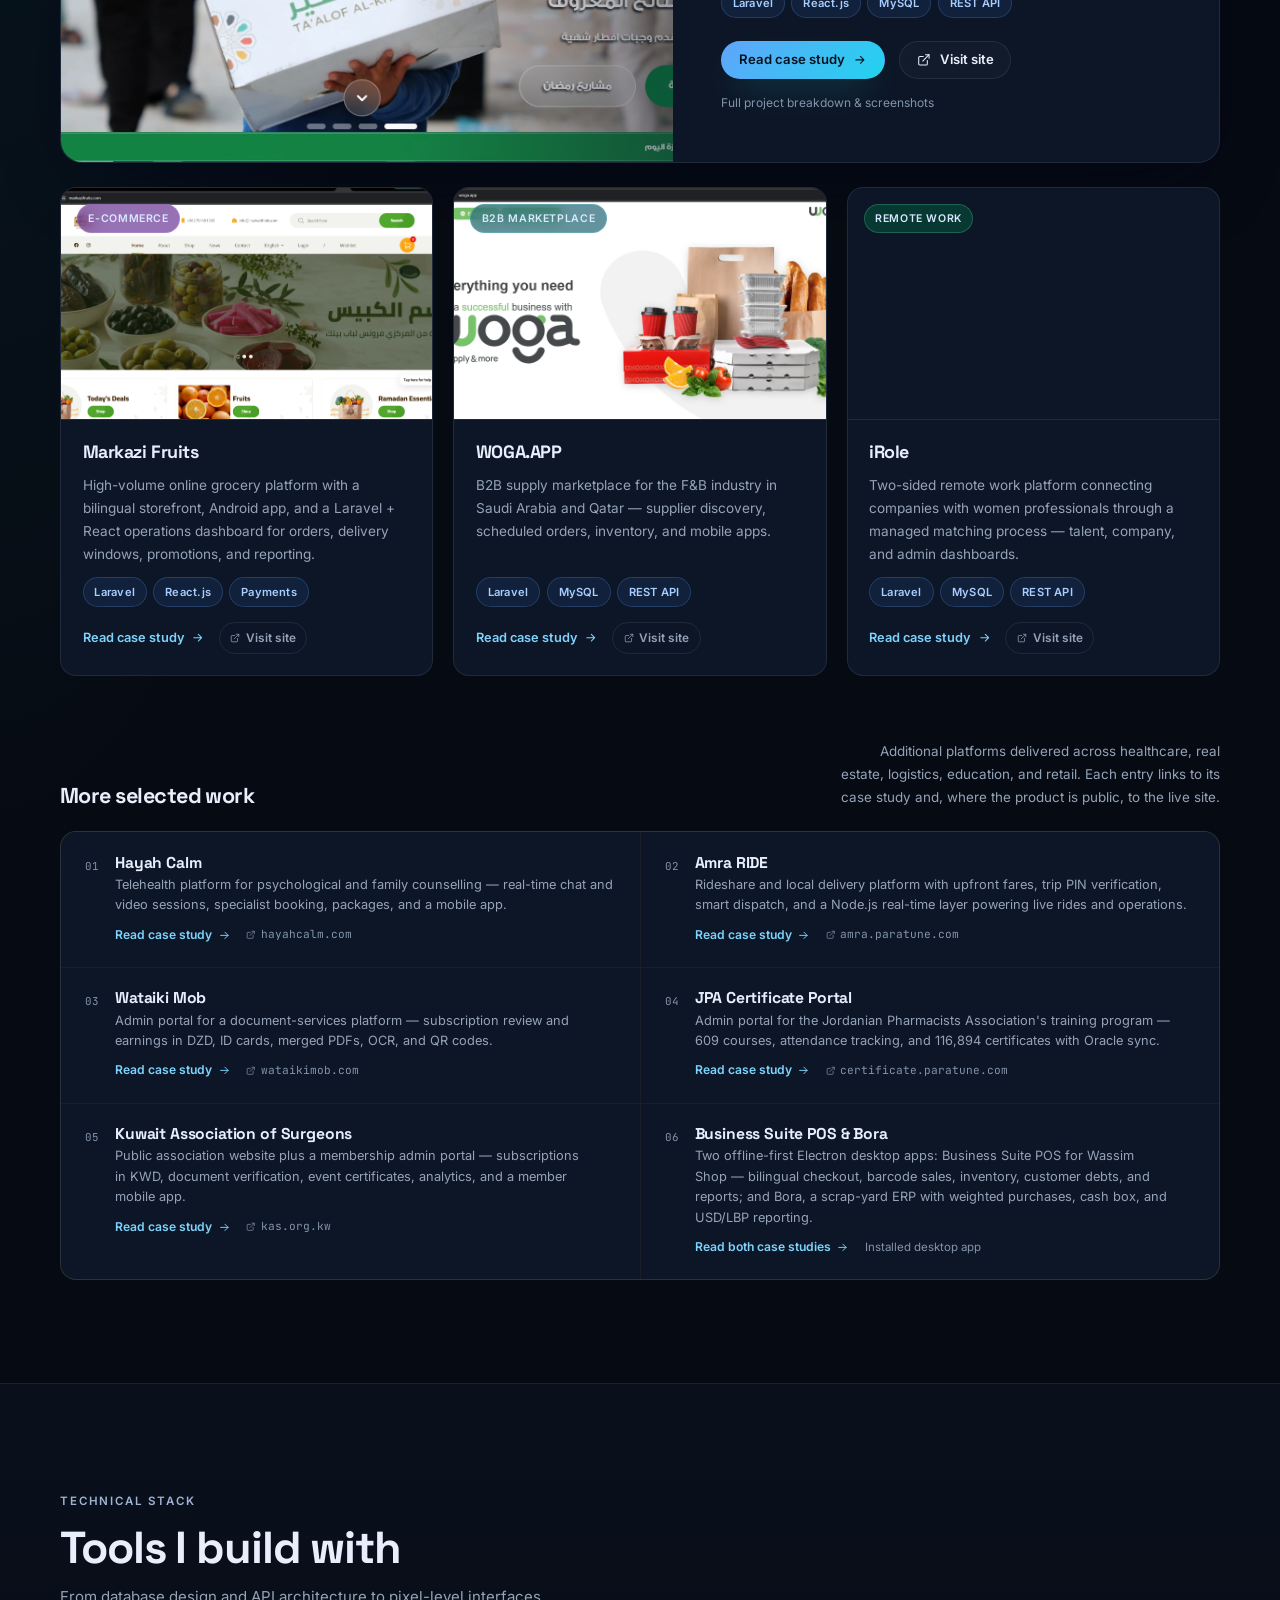
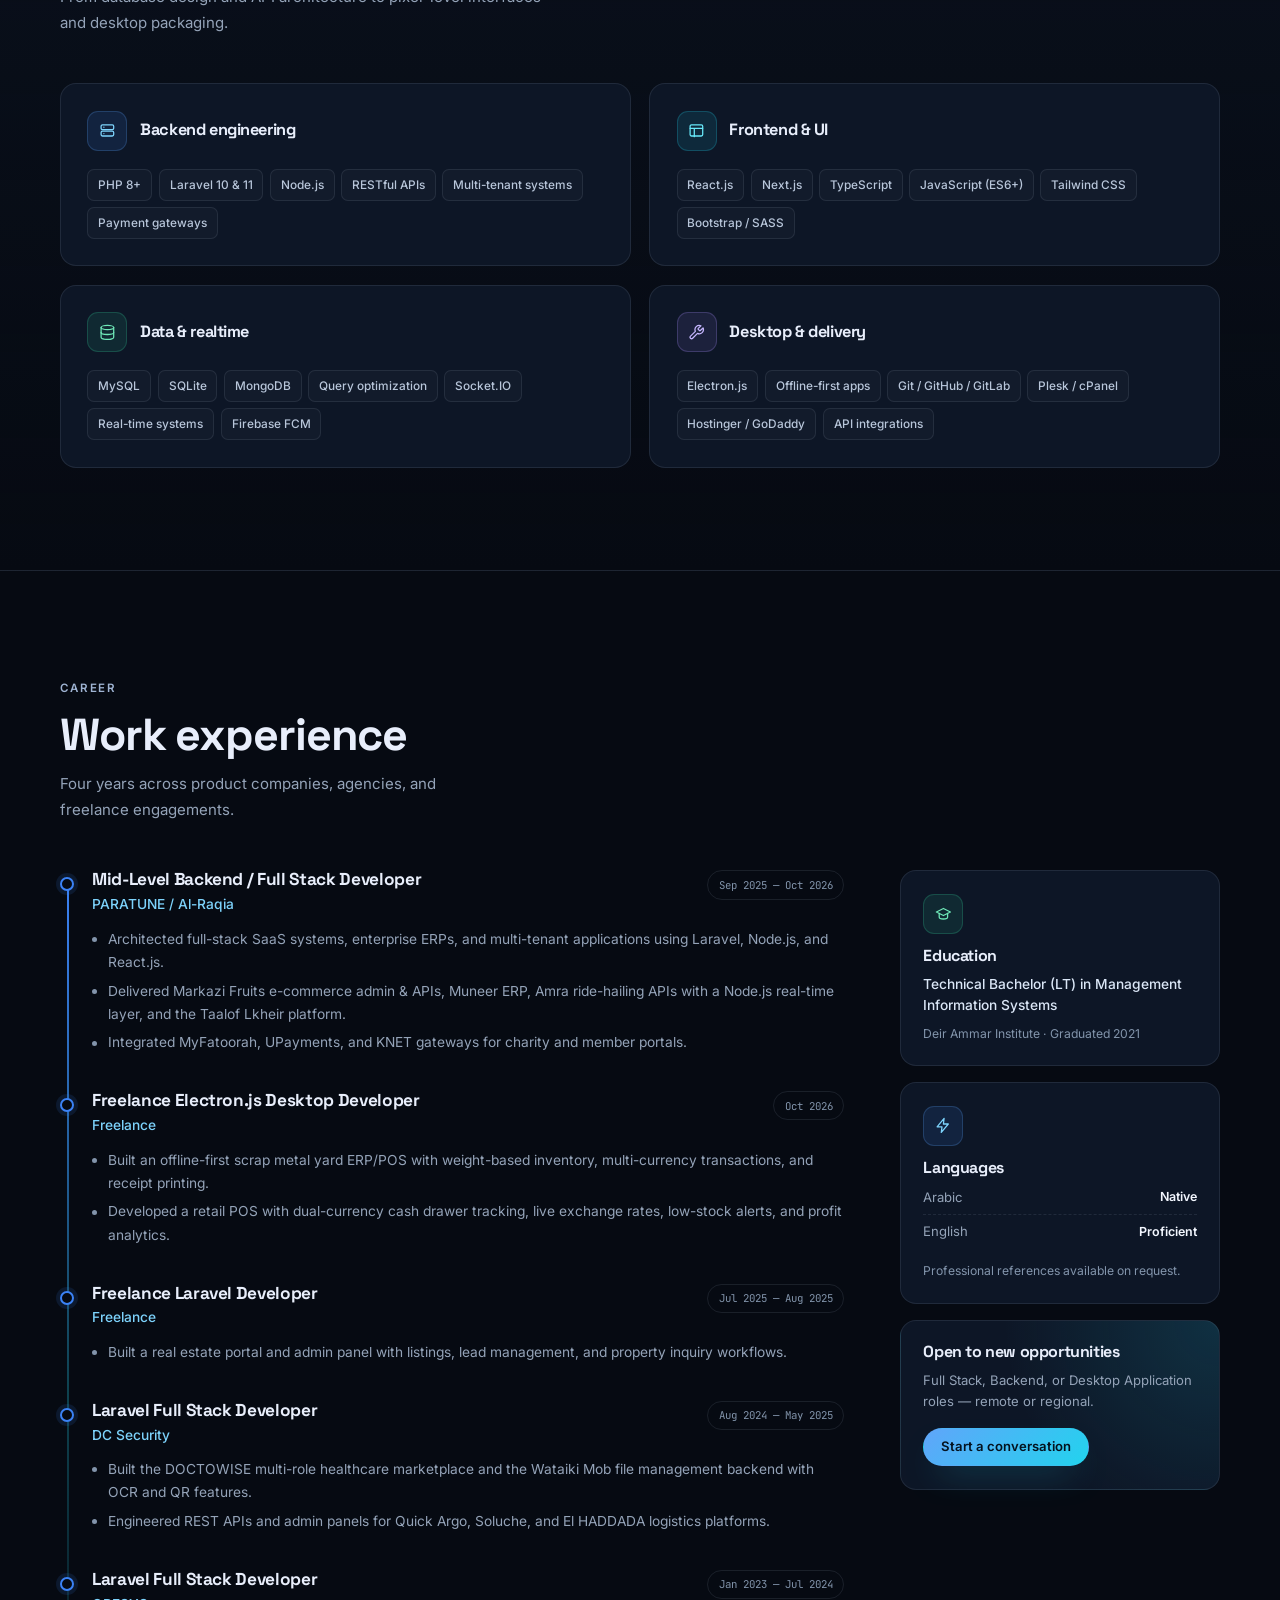
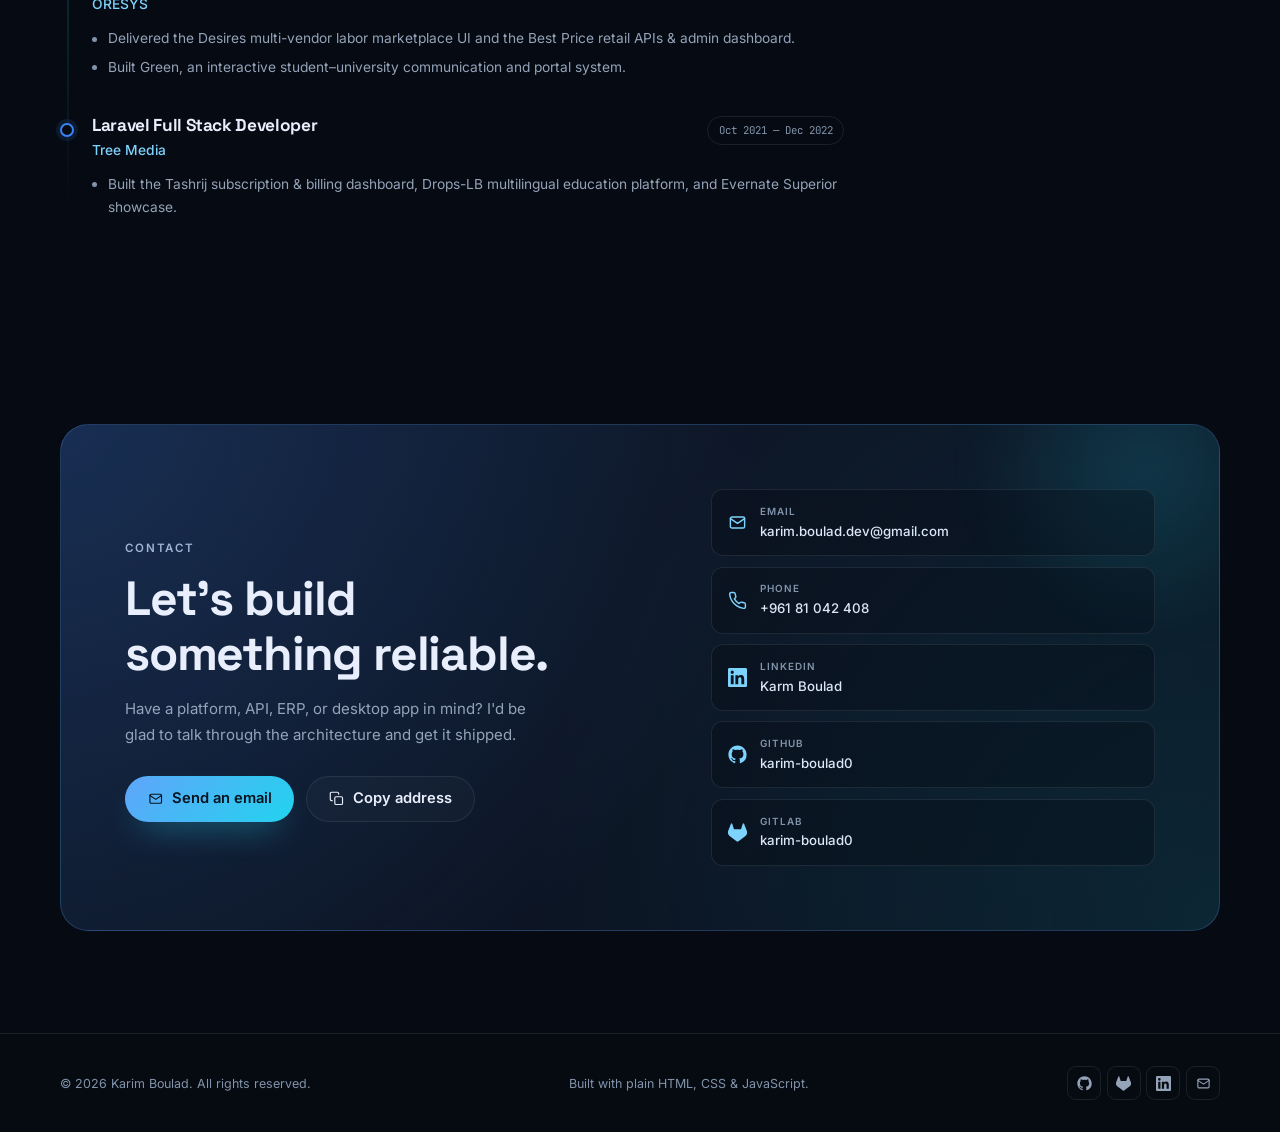
==== commit 55e43a75: "Add POS/Bora tabs to combined desktop case study" ====
--- a/index.html
+++ b/index.html
@@ -413,11 +413,11 @@
                         <li class="other-item">
                             <span class="other-num">06</span>
                             <div>
-                                <h4>Bora &amp; Business Suite POS</h4>
-                                <p>Two offline-first Electron desktop apps: Bora, a scrap-yard ERP with weighted purchases, POS, cash box, and USD/LBP reporting; and Business Suite POS for Wassim Shop — bilingual checkout, barcode sales, inventory, customer debts, and financial reports.</p>
+                                <h4>Business Suite POS &amp; Bora</h4>
+                                <p>Two offline-first Electron desktop apps: Business Suite POS for Wassim Shop — bilingual checkout, barcode sales, inventory, customer debts, and reports; and Bora, a scrap-yard ERP with weighted purchases, cash box, and USD/LBP reporting.</p>
                                 <div class="other-links">
                                     <a class="other-cta" href="projects/bora.html">
-                                        Read case study
+                                        Read both case studies
                                         <svg class="icon" aria-hidden="true"><use href="#i-arrow-right"></use></svg>
                                     </a>
                                     <span class="project-note">Installed desktop app</span>
--- a/assets/css/style.css
+++ b/assets/css/style.css
@@ -1782,6 +1782,96 @@
     width: 100%;
 }
 
+/* Project switcher (two desktop apps in one case study) */
+.case-switcher {
+    padding: clamp(2rem, 5vw, 3.5rem) 0 clamp(4rem, 7vw, 6rem);
+}
+
+.case-switcher-bar {
+    display: flex;
+    align-items: center;
+    justify-content: space-between;
+    gap: 1rem;
+    margin-bottom: clamp(1.75rem, 4vw, 2.5rem);
+}
+
+.case-tabs {
+    display: grid;
+    grid-template-columns: repeat(2, minmax(0, 1fr));
+    gap: 0.6rem;
+    width: min(100%, 560px);
+}
+
+.case-tab {
+    display: flex;
+    align-items: center;
+    gap: 0.8rem;
+    min-width: 0;
+    padding: 0.85rem 1rem;
+    border: 1px solid var(--border);
+    border-radius: var(--radius-sm);
+    background: var(--surface);
+    color: var(--muted);
+    font: inherit;
+    text-align: left;
+    cursor: pointer;
+    transition: border-color 0.2s ease, background 0.2s ease, color 0.2s ease;
+}
+
+.case-tab:hover {
+    border-color: var(--border-strong);
+    color: var(--text);
+}
+
+.case-tab.is-active {
+    border-color: rgba(96, 165, 250, 0.55);
+    background: linear-gradient(135deg, rgba(59, 130, 246, 0.16), rgba(34, 211, 238, 0.08));
+    color: var(--text);
+    box-shadow: inset 0 0 0 1px rgba(96, 165, 250, 0.12);
+}
+
+.case-tab:focus-visible {
+    outline: 2px solid var(--accent-light);
+    outline-offset: 2px;
+}
+
+.case-tab-num {
+    flex: none;
+    color: var(--accent-light);
+    font-family: var(--font-mono);
+    font-size: 0.68rem;
+    letter-spacing: 0.06em;
+}
+
+.case-tab-text {
+    display: grid;
+    min-width: 0;
+}
+
+.case-tab-text strong {
+    font-family: var(--font-display);
+    font-size: 0.95rem;
+    line-height: 1.25;
+}
+
+.case-tab-text small {
+    color: var(--muted-2);
+    font-size: 0.72rem;
+    line-height: 1.4;
+}
+
+.case-panel {
+    max-width: 780px;
+}
+
+.case-panel[hidden] {
+    display: none;
+}
+
+.case-panel > .cover-frame {
+    margin-bottom: clamp(2.5rem, 5vw, 3.75rem);
+}
+
 /* Case layout */
 .case-layout {
     display: grid;
@@ -2373,6 +2463,20 @@
         --header-h: 68px;
     }
 
+    .case-switcher-bar {
+        align-items: stretch;
+        flex-direction: column;
+    }
+
+    .case-tabs {
+        width: 100%;
+        grid-template-columns: minmax(0, 1fr);
+    }
+
+    .case-switcher-bar > .btn {
+        width: 100%;
+    }
+
     .brand-text small {
         display: none;
     }
